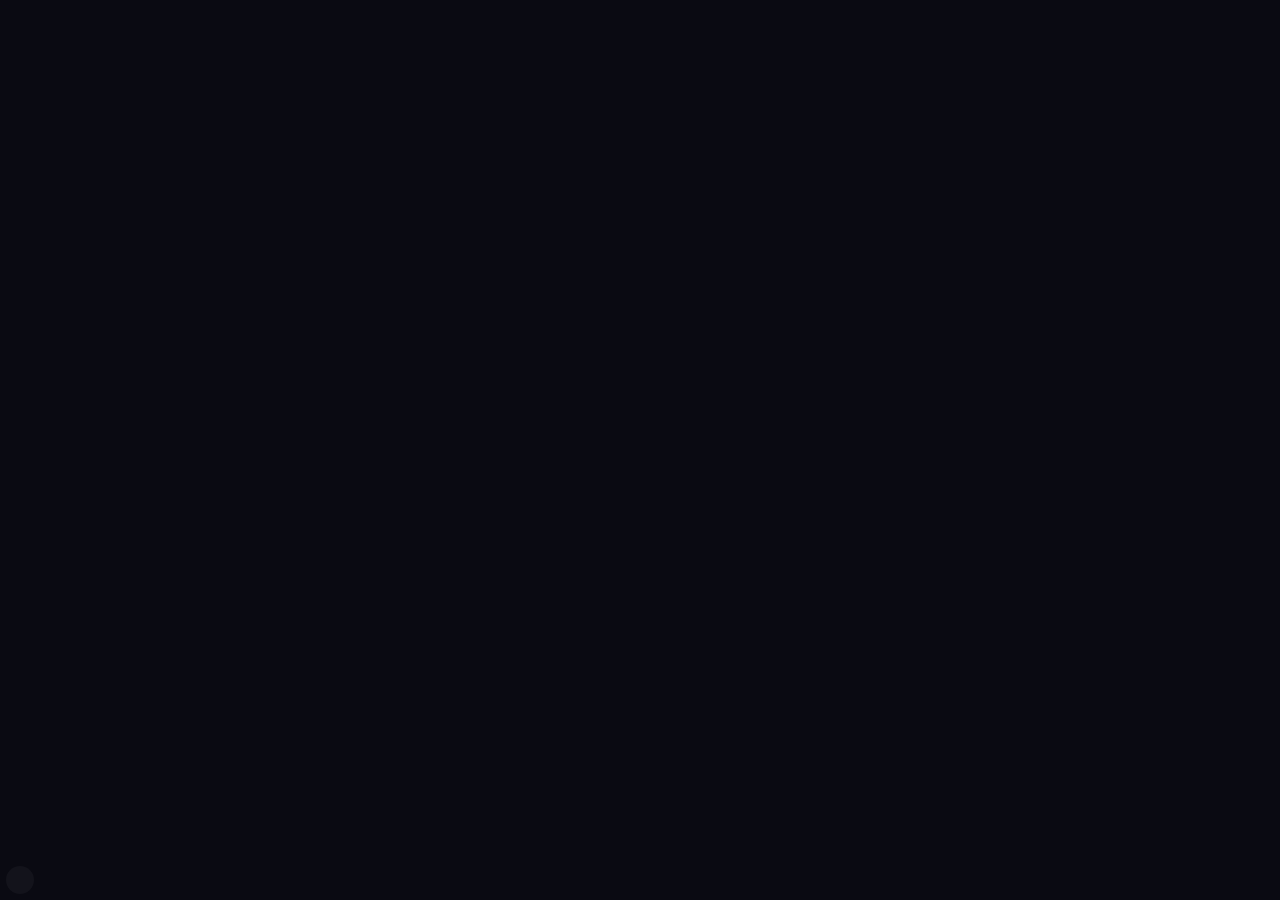
==== index.html @ 122f9696 "Party Gag Multiverse: 24 random mini-apps with shuffle cycle and dev menu - Launcher picks a random " ====
<!DOCTYPE html>
<html lang="en">
<head>
  <meta charset="UTF-8">
  <meta name="viewport" content="width=device-width, initial-scale=1.0, viewport-fit=cover">
  <meta name="description" content="Party Gag Multiverse — 24 random chaotic mini apps, games & IRL party madness">
  <meta name="theme-color" content="#0a0a12">
  <title>Party Gag Multiverse</title>
  <link rel="preconnect" href="https://fonts.googleapis.com">
  <link rel="preconnect" href="https://fonts.gstatic.com" crossorigin>
  <link href="https://fonts.googleapis.com/css2?family=Bangers&family=Comic+Neue:wght@700&family=Rubik+Wet+Paint&display=swap" rel="stylesheet">
  <link rel="stylesheet" href="css/shell.css">
</head>
<body>
  <div id="app-root"></div>

  <button id="dev-trigger" aria-label="Dev trigger" title=""></button>

  <div id="dev-menu" hidden>
    <div class="dev-header">
      <h2>🛠 Party Gag Multiverse</h2>
      <button class="dev-close" id="dev-close">✕ CLOSE</button>
    </div>
    <p class="dev-stats" id="dev-stats"></p>
    <button class="dev-close" id="dev-reset" style="margin-bottom:1rem;background:#b8ff00;color:#000;width:100%">🔄 RESET CYCLE &amp; LAUNCH RANDOM</button>
    <div class="dev-grid" id="dev-grid"></div>
  </div>

  <script type="module" src="js/launcher.js"></script>
</body>
</html>
---- css/shell.css ----
*, *::before, *::after { box-sizing: border-box; margin: 0; padding: 0; }

html, body {
  min-height: 100dvh;
  overflow-x: hidden;
  -webkit-tap-highlight-color: transparent;
}

body {
  font-family: 'Comic Neue', cursive, sans-serif;
  background: #0a0a12;
  color: #fff;
  touch-action: manipulation;
}

#app-root {
  min-height: 100dvh;
  width: 100%;
  position: relative;
}

/* Shared app chrome */
.app-shell {
  min-height: 100dvh;
  display: flex;
  flex-direction: column;
  padding: 1rem;
  padding-top: max(1rem, env(safe-area-inset-top));
  padding-bottom: max(1rem, env(safe-area-inset-bottom));
  overflow-x: hidden;
}

.app-title {
  font-family: 'Bangers', cursive;
  font-size: clamp(1.6rem, 8vw, 2.4rem);
  text-align: center;
  line-height: 1.1;
  margin-bottom: 0.35rem;
}

.app-tag {
  text-align: center;
  font-size: 0.75rem;
  opacity: 0.75;
  margin-bottom: 1rem;
}

.btn-big {
  font-family: 'Bangers', cursive;
  font-size: clamp(1.2rem, 5vw, 1.5rem);
  border: 4px solid #000;
  border-radius: 999px;
  padding: 0.85rem 1.5rem;
  cursor: pointer;
  box-shadow: 0 6px 0 #000;
  touch-action: manipulation;
}

.btn-big:active {
  transform: translateY(4px);
  box-shadow: 0 2px 0 #000;
}

.card {
  background: rgba(255,255,255,0.1);
  border: 3px solid rgba(255,255,255,0.25);
  border-radius: 16px;
  padding: 1rem;
}

.shake { animation: shake 0.45s ease; }
@keyframes shake {
  20%, 60% { transform: translateX(-6px); }
  40%, 80% { transform: translateX(6px); }
}

.pop { animation: pop 0.35s ease; }
@keyframes pop {
  50% { transform: scale(1.06); }
}

/* Hidden dev trigger */
#dev-trigger {
  position: fixed;
  bottom: max(6px, env(safe-area-inset-bottom));
  left: max(6px, env(safe-area-inset-left));
  width: 28px;
  height: 28px;
  opacity: 0.04;
  border: none;
  background: #fff;
  border-radius: 50%;
  z-index: 9998;
  cursor: pointer;
}

#dev-menu {
  position: fixed;
  inset: 0;
  z-index: 9999;
  background: rgba(0,0,0,0.92);
  backdrop-filter: blur(12px);
  padding: 1rem;
  padding-top: max(1rem, env(safe-area-inset-top));
  padding-bottom: max(1rem, env(safe-area-inset-bottom));
  overflow-y: auto;
  -webkit-overflow-scrolling: touch;
}

#dev-menu[hidden] { display: none !important; }

.dev-header {
  display: flex;
  justify-content: space-between;
  align-items: center;
  margin-bottom: 0.75rem;
  gap: 0.5rem;
}

.dev-header h2 {
  font-family: 'Bangers', cursive;
  font-size: 1.4rem;
  color: #b8ff00;
}

.dev-close {
  background: #ff2d95;
  color: #000;
  border: 3px solid #000;
  border-radius: 12px;
  padding: 0.4rem 0.8rem;
  font-family: 'Bangers', cursive;
  font-size: 1rem;
  cursor: pointer;
}

.dev-stats {
  font-size: 0.75rem;
  opacity: 0.7;
  margin-bottom: 1rem;
  line-height: 1.4;
}

.dev-grid {
  display: grid;
  grid-template-columns: repeat(2, 1fr);
  gap: 0.65rem;
}

@media (min-width: 480px) {
  .dev-grid { grid-template-columns: repeat(3, 1fr); }
}

.dev-item {
  background: linear-gradient(145deg, rgba(255,255,255,0.12), rgba(255,255,255,0.04));
  border: 2px solid rgba(255,255,255,0.2);
  border-radius: 14px;
  padding: 0.75rem;
  text-align: center;
  cursor: pointer;
  transition: transform 0.15s, border-color 0.15s;
}

.dev-item:active {
  transform: scale(0.96);
  border-color: #b8ff00;
}

.dev-item-emoji { font-size: 2rem; display: block; margin-bottom: 0.25rem; }
.dev-item-name { font-family: 'Bangers', cursive; font-size: 0.95rem; line-height: 1.1; }
.dev-item-tag { font-size: 0.6rem; opacity: 0.65; margin-top: 0.2rem; }
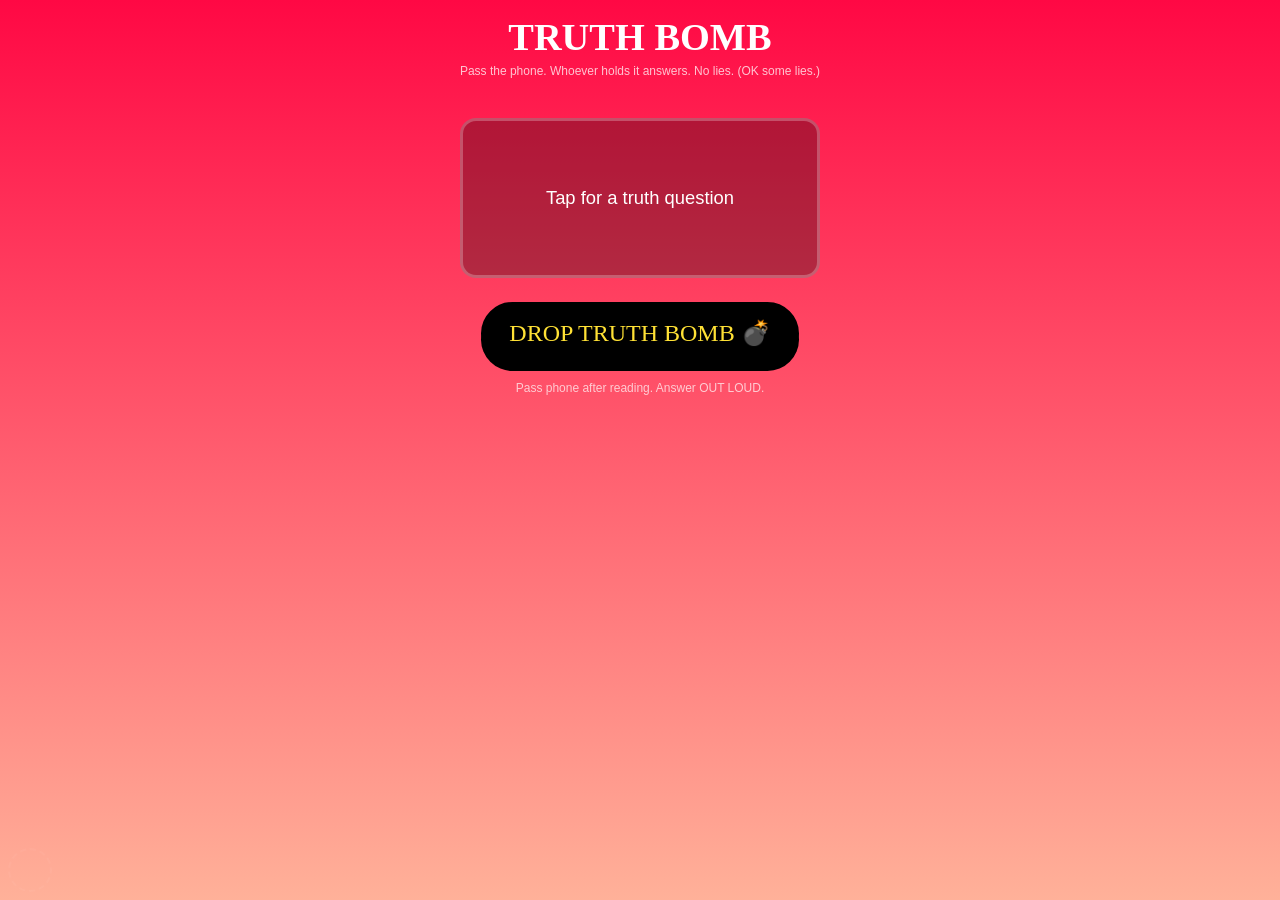
==== commit bf135fbc: "Fix black screen: duplicate variable in whisper-word.js broke all modules - Remove duplicate 'phase'" ====
--- a/index.html
+++ b/index.html
@@ -26,6 +26,18 @@
     <div class="dev-grid" id="dev-grid"></div>
   </div>
 
-  <script type="module" src="js/launcher.js"></script>
+  <script type="module">
+    import('./js/launcher.js').catch((err) => {
+      console.error(err);
+      const root = document.getElementById('app-root');
+      root.innerHTML = `
+        <div style="min-height:100dvh;display:flex;flex-direction:column;align-items:center;justify-content:center;text-align:center;padding:2rem;font-family:sans-serif;color:#fff;background:#0a0a12;gap:1rem">
+          <p style="font-size:3rem">💥</p>
+          <h1 style="font-size:1.5rem;color:#ff2d95">Chaos failed to load</h1>
+          <p style="opacity:0.8;max-width:300px;line-height:1.5">The party apps hit a snag. Refresh, or hold the bottom-left dot to open the app picker.</p>
+          <button onclick="location.reload()" style="padding:0.8rem 1.5rem;font-size:1rem;border-radius:999px;border:3px solid #000;background:#b8ff00;cursor:pointer">REFRESH</button>
+        </div>`;
+    });
+  </script>
 </body>
 </html>
--- a/css/shell.css
+++ b/css/shell.css
@@ -82,13 +82,13 @@
 /* Hidden dev trigger */
 #dev-trigger {
   position: fixed;
-  bottom: max(6px, env(safe-area-inset-bottom));
-  left: max(6px, env(safe-area-inset-left));
-  width: 28px;
-  height: 28px;
-  opacity: 0.04;
-  border: none;
-  background: #fff;
+  bottom: max(8px, env(safe-area-inset-bottom));
+  left: max(8px, env(safe-area-inset-left));
+  width: 44px;
+  height: 44px;
+  opacity: 0.12;
+  border: 2px dashed rgba(255,255,255,0.3);
+  background: rgba(255,255,255,0.08);
   border-radius: 50%;
   z-index: 9998;
   cursor: pointer;
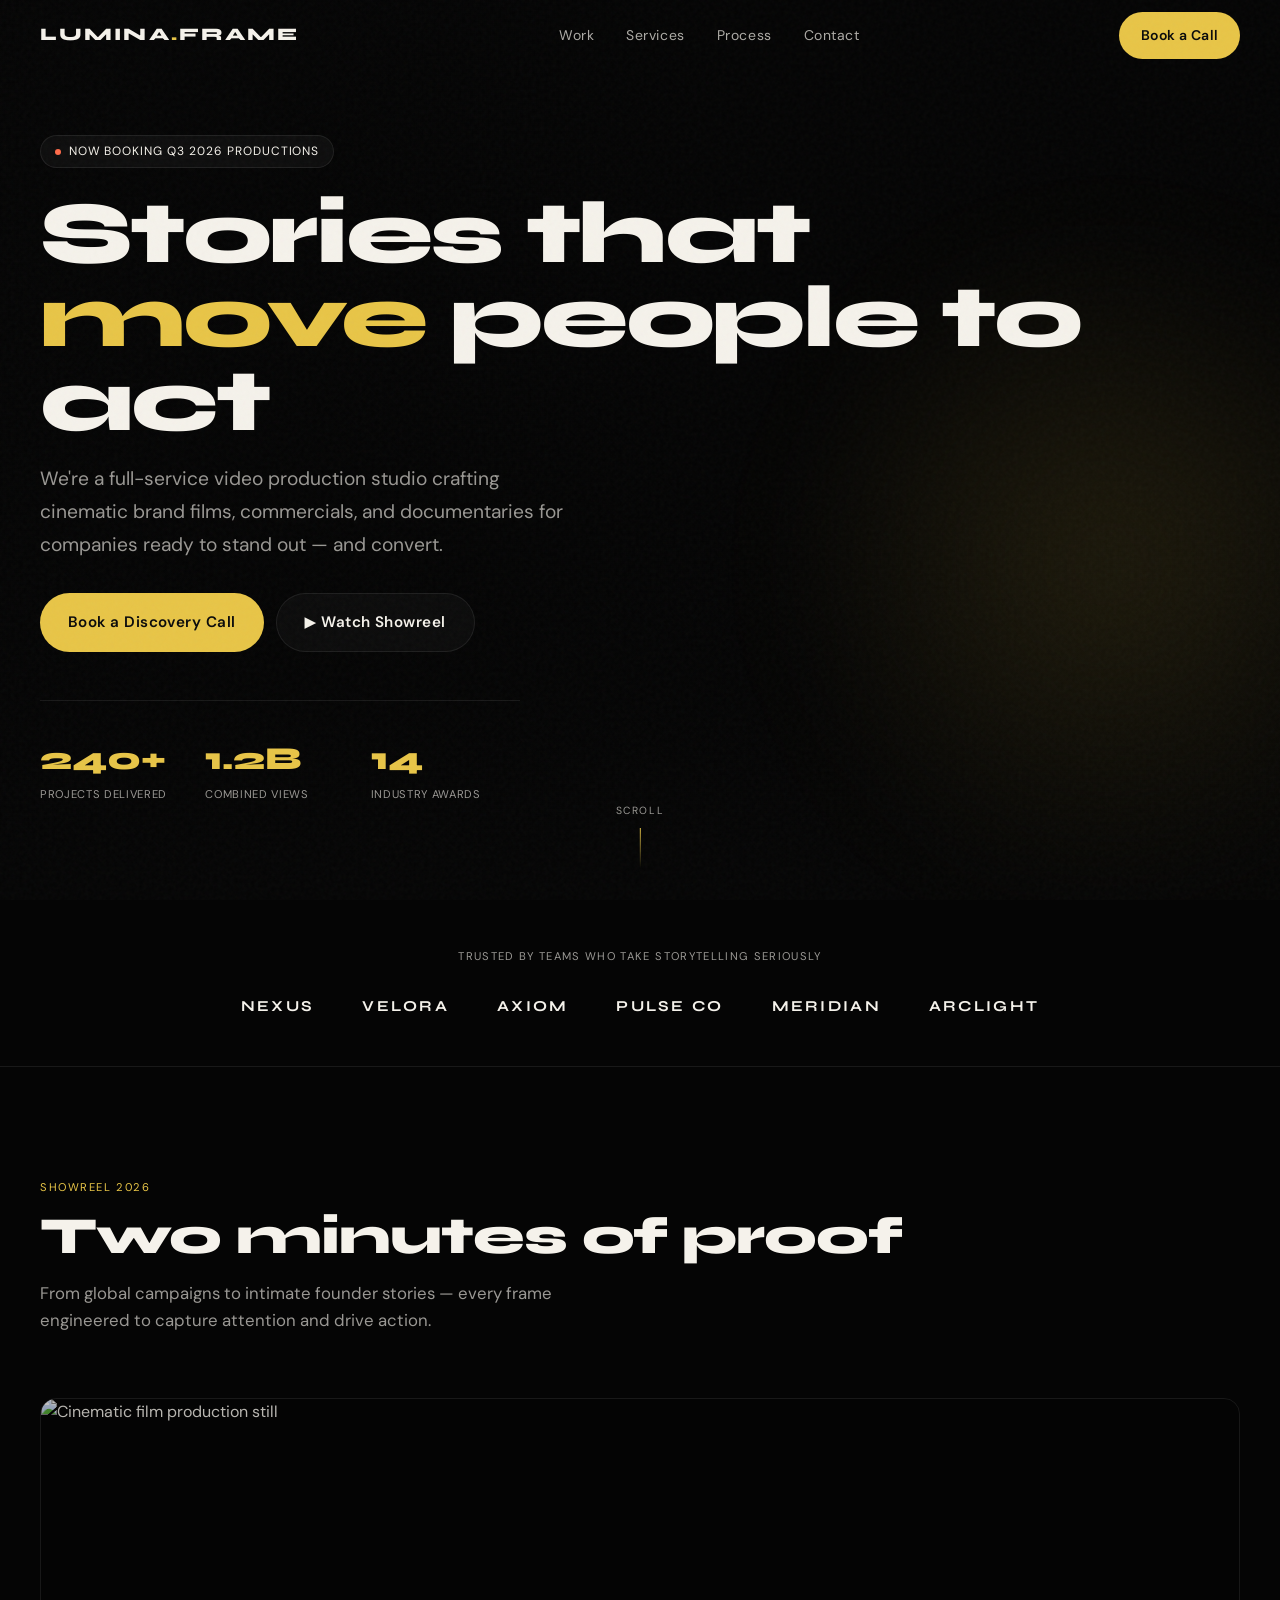
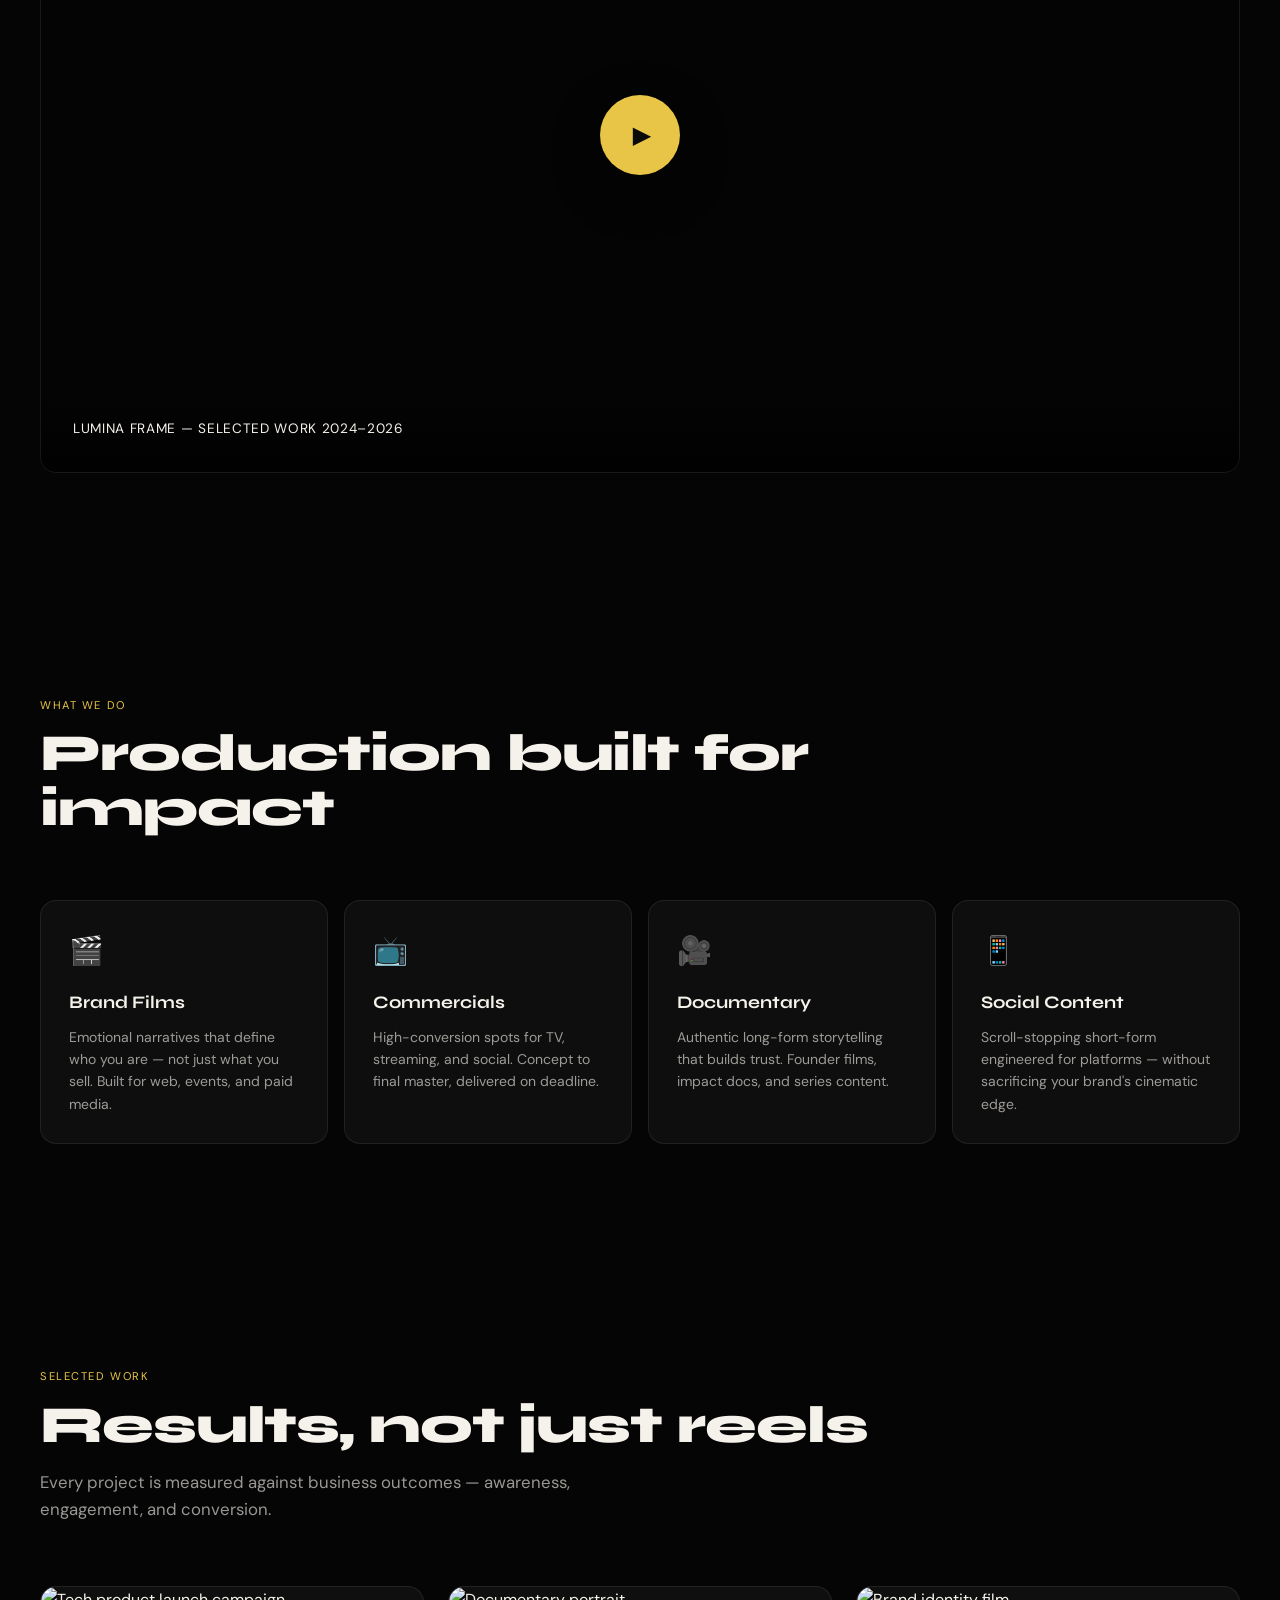
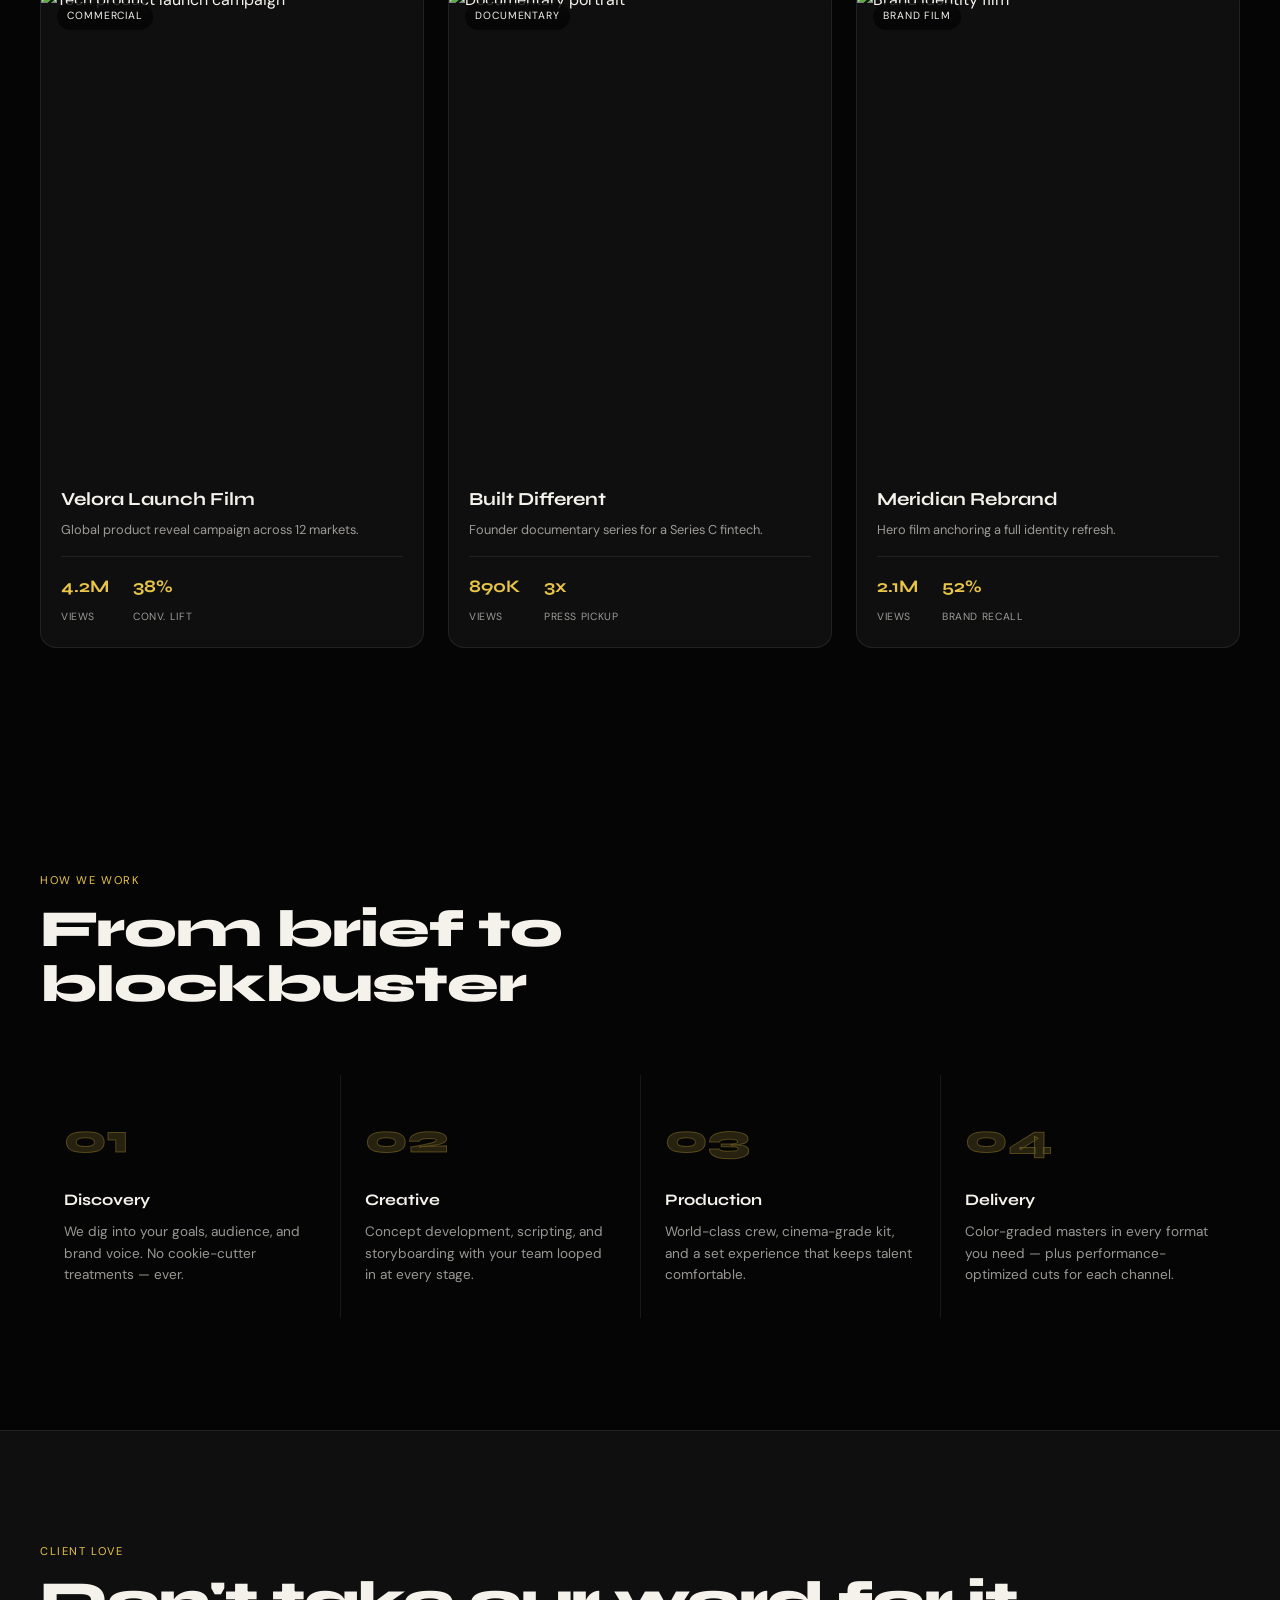
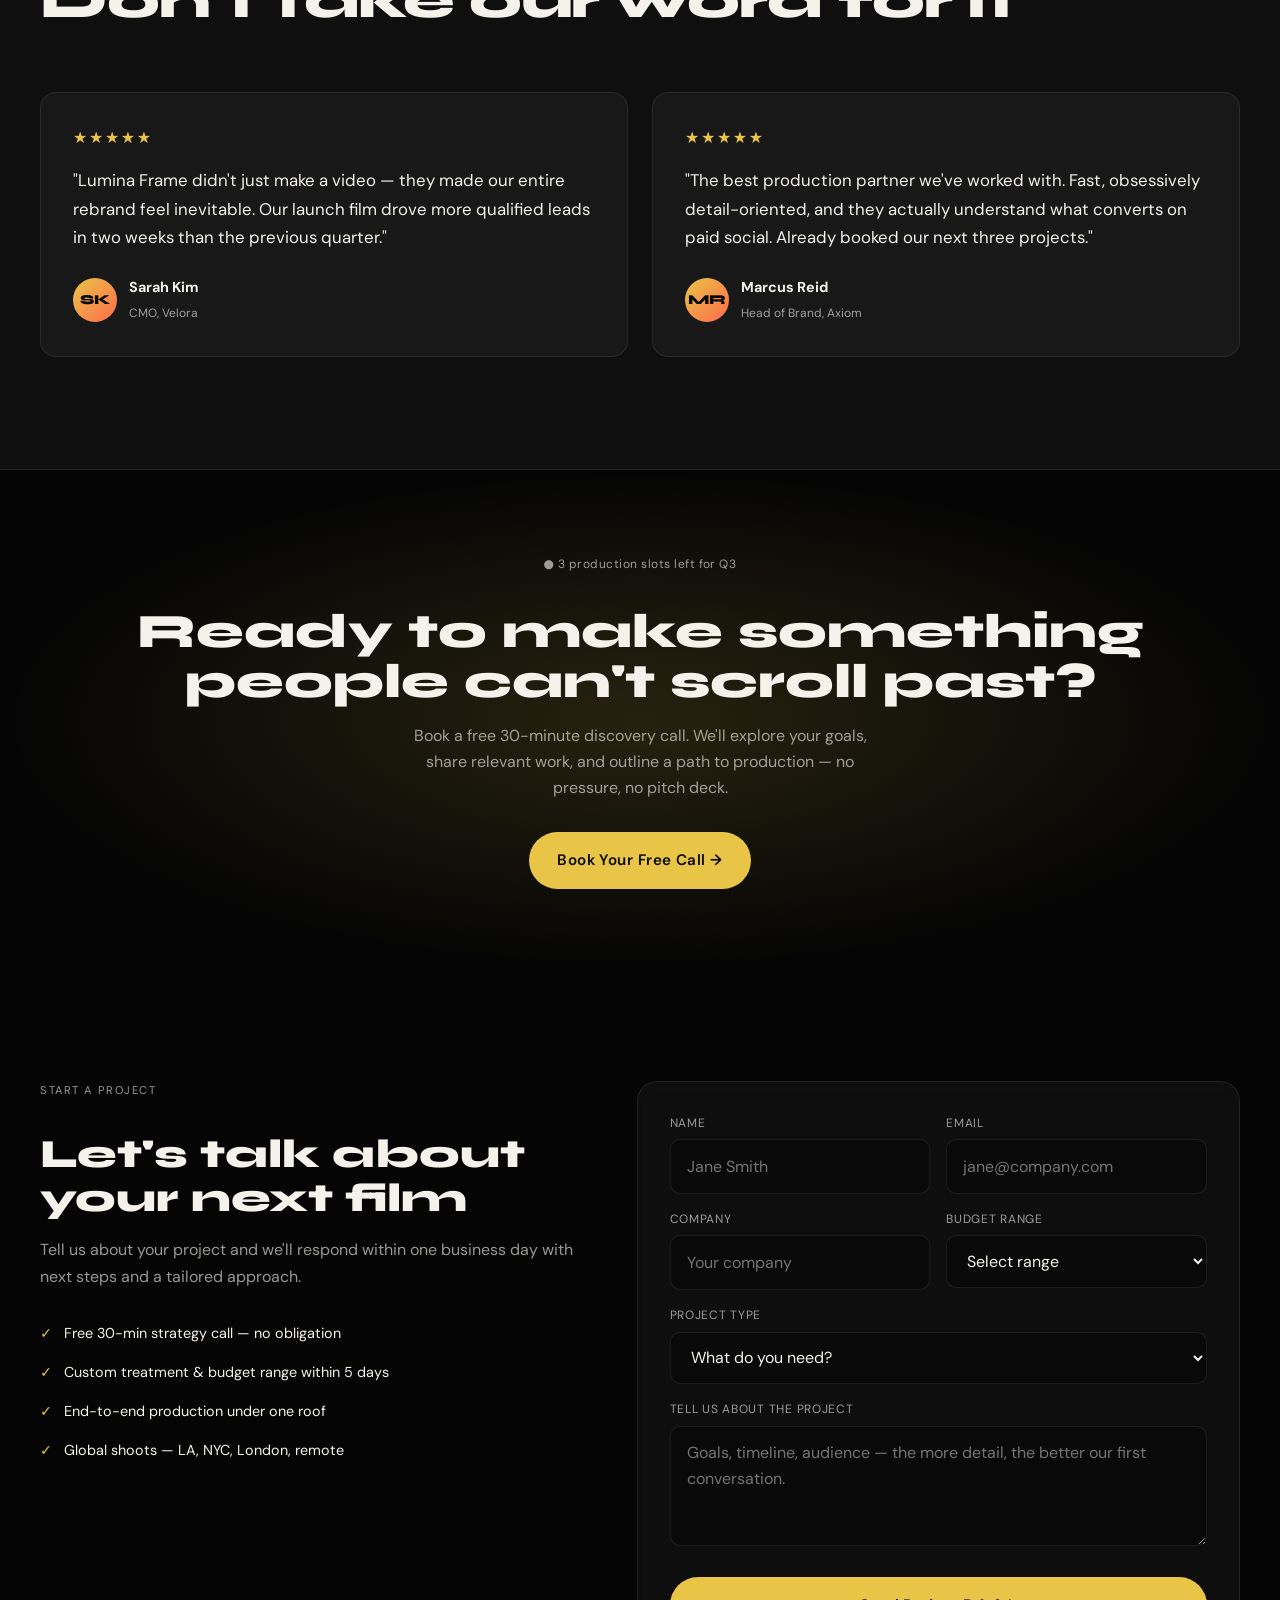
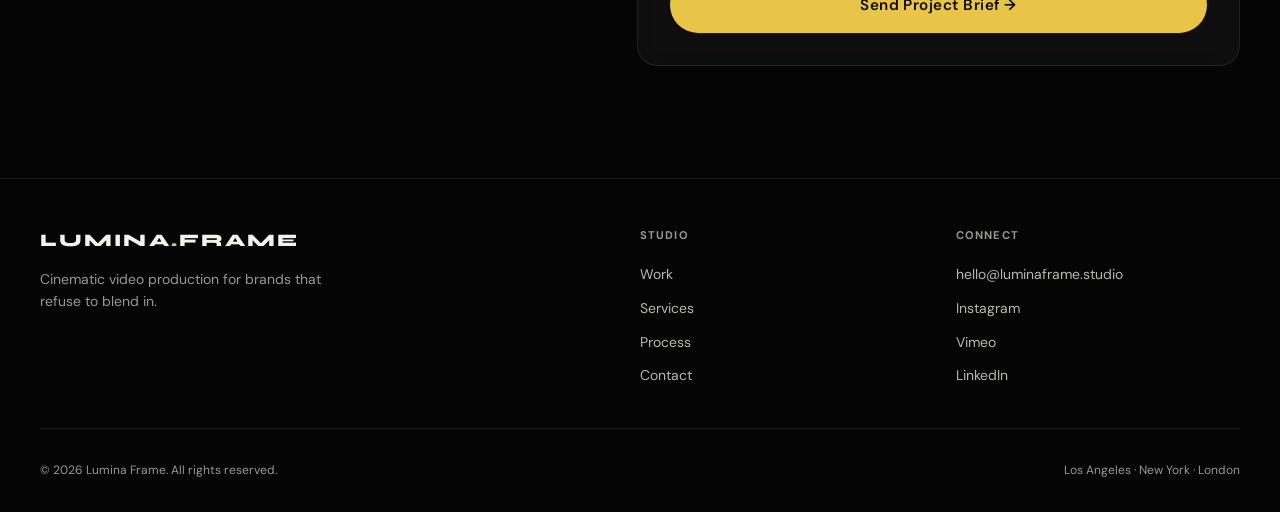
==== commit b52b5d85: "Add Lumina Frame landing page at root; move party apps to /fun - Award-style video production landin" ====
--- a/index.html
+++ b/index.html
@@ -3,41 +3,399 @@
 <head>
   <meta charset="UTF-8">
   <meta name="viewport" content="width=device-width, initial-scale=1.0, viewport-fit=cover">
-  <meta name="description" content="Party Gag Multiverse — 24 random chaotic mini apps, games & IRL party madness">
-  <meta name="theme-color" content="#0a0a12">
-  <title>Party Gag Multiverse</title>
+  <meta name="description" content="Lumina Frame — Award-winning video production studio. Brand films, commercials & documentaries that drive results.">
+  <meta name="theme-color" content="#050505">
+  <meta property="og:title" content="Lumina Frame — Video Production Studio">
+  <meta property="og:description" content="Cinematic stories for brands that refuse to blend in.">
+  <meta property="og:type" content="website">
+  <title>Lumina Frame — Video Production Studio</title>
   <link rel="preconnect" href="https://fonts.googleapis.com">
   <link rel="preconnect" href="https://fonts.gstatic.com" crossorigin>
-  <link href="https://fonts.googleapis.com/css2?family=Bangers&family=Comic+Neue:wght@700&family=Rubik+Wet+Paint&display=swap" rel="stylesheet">
-  <link rel="stylesheet" href="css/shell.css">
+  <link href="https://fonts.googleapis.com/css2?family=DM+Sans:ital,opsz,wght@0,9..40,400;0,9..40,500;0,9..40,600;1,9..40,400&family=Syne:wght@600;700;800&display=swap" rel="stylesheet">
+  <link rel="stylesheet" href="css/main.css">
 </head>
 <body>
-  <div id="app-root"></div>
-
-  <button id="dev-trigger" aria-label="Dev trigger" title=""></button>
-
-  <div id="dev-menu" hidden>
-    <div class="dev-header">
-      <h2>🛠 Party Gag Multiverse</h2>
-      <button class="dev-close" id="dev-close">✕ CLOSE</button>
-    </div>
-    <p class="dev-stats" id="dev-stats"></p>
-    <button class="dev-close" id="dev-reset" style="margin-bottom:1rem;background:#b8ff00;color:#000;width:100%">🔄 RESET CYCLE &amp; LAUNCH RANDOM</button>
-    <div class="dev-grid" id="dev-grid"></div>
+
+  <div class="grain" aria-hidden="true"></div>
+
+  <!-- Navigation -->
+  <header class="nav" role="banner">
+    <div class="nav-inner">
+      <a href="#" class="logo">Lumina<span>.</span>Frame</a>
+      <ul class="nav-links">
+        <li><a href="#work">Work</a></li>
+        <li><a href="#services">Services</a></li>
+        <li><a href="#process">Process</a></li>
+        <li><a href="#contact">Contact</a></li>
+      </ul>
+      <div class="nav-actions">
+        <a href="#contact" class="btn btn-primary">Book a Call</a>
+        <button class="menu-toggle" aria-label="Open menu" aria-expanded="false">
+          <span></span><span></span><span></span>
+        </button>
+      </div>
+    </div>
+  </header>
+
+  <nav class="mobile-menu" aria-label="Mobile navigation">
+    <a href="#work">Work</a>
+    <a href="#services">Services</a>
+    <a href="#process">Process</a>
+    <a href="#contact">Contact</a>
+    <a href="#contact" class="btn btn-primary btn-lg">Book a Call</a>
+  </nav>
+
+  <!-- Hero -->
+  <section class="hero">
+    <div class="hero-video-wrap" aria-hidden="true">
+      <video autoplay muted loop playsinline poster="https://images.unsplash.com/photo-1492691527719-9d1e07e269b8?w=1920&q=80">
+        <source src="https://assets.mixkit.co/videos/preview/mixkit-film-set-with-professional-camera-and-lighting-34434-large.mp4" type="video/mp4">
+      </video>
+    </div>
+    <div class="hero-glow" aria-hidden="true"></div>
+    <div class="container hero-content">
+      <div class="hero-badge reveal">
+        <span class="hero-badge-dot"></span>
+        Now booking Q3 2026 productions
+      </div>
+      <h1 class="reveal reveal-delay-1">Stories that <em>move</em> people to act</h1>
+      <p class="hero-sub reveal reveal-delay-2">We're a full-service video production studio crafting cinematic brand films, commercials, and documentaries for companies ready to stand out — and convert.</p>
+      <div class="hero-ctas reveal reveal-delay-3">
+        <a href="#contact" class="btn btn-primary btn-lg">Book a Discovery Call</a>
+        <button type="button" class="btn btn-ghost btn-lg" data-open-reel>▶ Watch Showreel</button>
+      </div>
+      <div class="hero-stats reveal">
+        <div>
+          <div class="hero-stat-num">240+</div>
+          <div class="hero-stat-label">Projects delivered</div>
+        </div>
+        <div>
+          <div class="hero-stat-num">1.2B</div>
+          <div class="hero-stat-label">Combined views</div>
+        </div>
+        <div>
+          <div class="hero-stat-num">14</div>
+          <div class="hero-stat-label">Industry awards</div>
+        </div>
+      </div>
+    </div>
+    <div class="scroll-hint" aria-hidden="true">
+      <span>Scroll</span>
+      <div class="scroll-hint-line"></div>
+    </div>
+  </section>
+
+  <!-- Client logos -->
+  <section class="logos" aria-label="Clients">
+    <div class="container">
+      <p class="logos-label reveal">Trusted by teams who take storytelling seriously</p>
+      <div class="logos-grid reveal">
+        <span>Nexus</span>
+        <span>Velora</span>
+        <span>Axiom</span>
+        <span>Pulse Co</span>
+        <span>Meridian</span>
+        <span>Arclight</span>
+      </div>
+    </div>
+  </section>
+
+  <!-- Showreel -->
+  <section class="section" id="showreel">
+    <div class="container">
+      <div class="section-header reveal">
+        <p class="section-label">Showreel 2026</p>
+        <h2 class="section-title">Two minutes of proof</h2>
+        <p class="section-desc">From global campaigns to intimate founder stories — every frame engineered to capture attention and drive action.</p>
+      </div>
+      <div class="showreel-wrap reveal" id="showreel-trigger" role="button" tabindex="0" aria-label="Play showreel">
+        <img src="https://images.unsplash.com/photo-1478720568477-152d9b164e26?w=1200&q=80" alt="Cinematic film production still" loading="lazy">
+        <div class="showreel-play">
+          <div class="play-btn" aria-hidden="true">▶</div>
+        </div>
+        <div class="showreel-caption">LUMINA FRAME — SELECTED WORK 2024–2026</div>
+      </div>
+    </div>
+  </section>
+
+  <!-- Services -->
+  <section class="section" id="services">
+    <div class="container">
+      <div class="section-header reveal">
+        <p class="section-label">What we do</p>
+        <h2 class="section-title">Production built for impact</h2>
+      </div>
+      <div class="services-grid">
+        <article class="service-card reveal">
+          <div class="service-icon">🎬</div>
+          <h3>Brand Films</h3>
+          <p>Emotional narratives that define who you are — not just what you sell. Built for web, events, and paid media.</p>
+        </article>
+        <article class="service-card reveal reveal-delay-1">
+          <div class="service-icon">📺</div>
+          <h3>Commercials</h3>
+          <p>High-conversion spots for TV, streaming, and social. Concept to final master, delivered on deadline.</p>
+        </article>
+        <article class="service-card reveal reveal-delay-2">
+          <div class="service-icon">🎥</div>
+          <h3>Documentary</h3>
+          <p>Authentic long-form storytelling that builds trust. Founder films, impact docs, and series content.</p>
+        </article>
+        <article class="service-card reveal reveal-delay-3">
+          <div class="service-icon">📱</div>
+          <h3>Social Content</h3>
+          <p>Scroll-stopping short-form engineered for platforms — without sacrificing your brand's cinematic edge.</p>
+        </article>
+      </div>
+    </div>
+  </section>
+
+  <!-- Work -->
+  <section class="section" id="work">
+    <div class="container">
+      <div class="section-header reveal">
+        <p class="section-label">Selected work</p>
+        <h2 class="section-title">Results, not just reels</h2>
+        <p class="section-desc">Every project is measured against business outcomes — awareness, engagement, and conversion.</p>
+      </div>
+      <div class="work-grid">
+        <article class="work-card reveal">
+          <div class="work-thumb">
+            <img src="https://images.unsplash.com/photo-1533750349088-cd871a92f312?w=800&q=80" alt="Tech product launch campaign" loading="lazy">
+            <span class="work-tag">Commercial</span>
+          </div>
+          <div class="work-body">
+            <h3>Velora Launch Film</h3>
+            <p>Global product reveal campaign across 12 markets.</p>
+            <div class="work-metrics">
+              <div class="work-metric"><strong>4.2M</strong><span>Views</span></div>
+              <div class="work-metric"><strong>38%</strong><span>Conv. lift</span></div>
+            </div>
+          </div>
+        </article>
+        <article class="work-card reveal reveal-delay-1">
+          <div class="work-thumb">
+            <img src="https://images.unsplash.com/photo-1485846234645-a62644f84728?w=800&q=80" alt="Documentary portrait" loading="lazy">
+            <span class="work-tag">Documentary</span>
+          </div>
+          <div class="work-body">
+            <h3>Built Different</h3>
+            <p>Founder documentary series for a Series C fintech.</p>
+            <div class="work-metrics">
+              <div class="work-metric"><strong>890K</strong><span>Views</span></div>
+              <div class="work-metric"><strong>3x</strong><span>Press pickup</span></div>
+            </div>
+          </div>
+        </article>
+        <article class="work-card reveal reveal-delay-2">
+          <div class="work-thumb">
+            <img src="https://images.unsplash.com/photo-1574717024653-61fd2cf4d44d?w=800&q=80" alt="Brand identity film" loading="lazy">
+            <span class="work-tag">Brand Film</span>
+          </div>
+          <div class="work-body">
+            <h3>Meridian Rebrand</h3>
+            <p>Hero film anchoring a full identity refresh.</p>
+            <div class="work-metrics">
+              <div class="work-metric"><strong>2.1M</strong><span>Views</span></div>
+              <div class="work-metric"><strong>52%</strong><span>Brand recall</span></div>
+            </div>
+          </div>
+        </article>
+      </div>
+    </div>
+  </section>
+
+  <!-- Process -->
+  <section class="section" id="process">
+    <div class="container">
+      <div class="section-header reveal">
+        <p class="section-label">How we work</p>
+        <h2 class="section-title">From brief to blockbuster</h2>
+      </div>
+      <div class="process-steps reveal">
+        <div class="process-step">
+          <h3>Discovery</h3>
+          <p>We dig into your goals, audience, and brand voice. No cookie-cutter treatments — ever.</p>
+        </div>
+        <div class="process-step">
+          <h3>Creative</h3>
+          <p>Concept development, scripting, and storyboarding with your team looped in at every stage.</p>
+        </div>
+        <div class="process-step">
+          <h3>Production</h3>
+          <p>World-class crew, cinema-grade kit, and a set experience that keeps talent comfortable.</p>
+        </div>
+        <div class="process-step">
+          <h3>Delivery</h3>
+          <p>Color-graded masters in every format you need — plus performance-optimized cuts for each channel.</p>
+        </div>
+      </div>
+    </div>
+  </section>
+
+  <!-- Testimonials -->
+  <section class="section testimonials">
+    <div class="container">
+      <div class="section-header reveal">
+        <p class="section-label">Client love</p>
+        <h2 class="section-title">Don't take our word for it</h2>
+      </div>
+      <div class="testimonial-slider">
+        <figure class="testimonial-card reveal">
+          <div class="testimonial-stars">★★★★★</div>
+          <blockquote>"Lumina Frame didn't just make a video — they made our entire rebrand feel inevitable. Our launch film drove more qualified leads in two weeks than the previous quarter."</blockquote>
+          <figcaption class="testimonial-author">
+            <div class="testimonial-avatar">SK</div>
+            <div>
+              <strong>Sarah Kim</strong>
+              <span>CMO, Velora</span>
+            </div>
+          </figcaption>
+        </figure>
+        <figure class="testimonial-card reveal reveal-delay-1">
+          <div class="testimonial-stars">★★★★★</div>
+          <blockquote>"The best production partner we've worked with. Fast, obsessively detail-oriented, and they actually understand what converts on paid social. Already booked our next three projects."</blockquote>
+          <figcaption class="testimonial-author">
+            <div class="testimonial-avatar">MR</div>
+            <div>
+              <strong>Marcus Reid</strong>
+              <span>Head of Brand, Axiom</span>
+            </div>
+          </figcaption>
+        </figure>
+      </div>
+    </div>
+  </section>
+
+  <!-- CTA Band -->
+  <section class="cta-band">
+    <div class="container cta-band-inner reveal">
+      <p class="cta-slots">● 3 production slots left for Q3</p>
+      <h2>Ready to make something people can't scroll past?</h2>
+      <p>Book a free 30-minute discovery call. We'll explore your goals, share relevant work, and outline a path to production — no pressure, no pitch deck.</p>
+      <a href="#contact" class="btn btn-primary btn-lg">Book Your Free Call →</a>
+    </div>
+  </section>
+
+  <!-- Contact -->
+  <section class="section" id="contact">
+    <div class="container">
+      <div class="contact-grid">
+        <div class="contact-info reveal">
+          <p class="section-label">Start a project</p>
+          <h2>Let's talk about your next film</h2>
+          <p>Tell us about your project and we'll respond within one business day with next steps and a tailored approach.</p>
+          <ul class="contact-perks">
+            <li>Free 30-min strategy call — no obligation</li>
+            <li>Custom treatment & budget range within 5 days</li>
+            <li>End-to-end production under one roof</li>
+            <li>Global shoots — LA, NYC, London, remote</li>
+          </ul>
+        </div>
+        <form class="contact-form reveal reveal-delay-1" id="contact-form">
+          <div class="form-success" id="form-success">
+            <div class="form-success-icon">🎬</div>
+            <h3>Message received!</h3>
+            <p>We'll be in touch within one business day. Check your inbox — great stories start there.</p>
+          </div>
+          <div class="form-fields">
+            <div class="form-row two">
+              <div class="form-group">
+                <label for="name">Name</label>
+                <input type="text" id="name" name="name" required placeholder="Jane Smith" autocomplete="name">
+              </div>
+              <div class="form-group">
+                <label for="email">Email</label>
+                <input type="email" id="email" name="email" required placeholder="jane@company.com" autocomplete="email">
+              </div>
+            </div>
+            <div class="form-row two">
+              <div class="form-group">
+                <label for="company">Company</label>
+                <input type="text" id="company" name="company" placeholder="Your company" autocomplete="organization">
+              </div>
+              <div class="form-group">
+                <label for="budget">Budget range</label>
+                <select id="budget" name="budget" required>
+                  <option value="" disabled selected>Select range</option>
+                  <option>$15k – $30k</option>
+                  <option>$30k – $75k</option>
+                  <option>$75k – $150k</option>
+                  <option>$150k+</option>
+                  <option>Not sure yet</option>
+                </select>
+              </div>
+            </div>
+            <div class="form-row">
+              <div class="form-group">
+                <label for="type">Project type</label>
+                <select id="type" name="type" required>
+                  <option value="" disabled selected>What do you need?</option>
+                  <option>Brand film</option>
+                  <option>Commercial / ad</option>
+                  <option>Documentary</option>
+                  <option>Social content</option>
+                  <option>Other</option>
+                </select>
+              </div>
+            </div>
+            <div class="form-row">
+              <div class="form-group">
+                <label for="message">Tell us about the project</label>
+                <textarea id="message" name="message" required placeholder="Goals, timeline, audience — the more detail, the better our first conversation."></textarea>
+              </div>
+            </div>
+            <button type="submit" class="btn btn-primary btn-lg form-submit">Send Project Brief →</button>
+          </div>
+        </form>
+      </div>
+    </div>
+  </section>
+
+  <!-- Footer -->
+  <footer class="footer">
+    <div class="container">
+      <div class="footer-grid">
+        <div class="footer-brand">
+          <a href="#" class="logo">Lumina<span>.</span>Frame</a>
+          <p>Cinematic video production for brands that refuse to blend in.</p>
+        </div>
+        <div class="footer-col">
+          <h4>Studio</h4>
+          <ul>
+            <li><a href="#work">Work</a></li>
+            <li><a href="#services">Services</a></li>
+            <li><a href="#process">Process</a></li>
+            <li><a href="#contact">Contact</a></li>
+          </ul>
+        </div>
+        <div class="footer-col">
+          <h4>Connect</h4>
+          <ul>
+            <li><a href="mailto:hello@luminaframe.studio">hello@luminaframe.studio</a></li>
+            <li><a href="#">Instagram</a></li>
+            <li><a href="#">Vimeo</a></li>
+            <li><a href="#">LinkedIn</a></li>
+          </ul>
+        </div>
+      </div>
+      <div class="footer-bottom">
+        <span>© 2026 Lumina Frame. All rights reserved.</span>
+        <span>Los Angeles · New York · London</span>
+      </div>
+    </div>
+  </footer>
+
+  <!-- Video modal -->
+  <div class="modal" id="video-modal" role="dialog" aria-modal="true" aria-label="Showreel video">
+    <div class="modal-inner">
+      <button class="modal-close" type="button">Close ✕</button>
+      <video id="modal-video" controls playsinline poster="https://images.unsplash.com/photo-1478720568477-152d9b164e26?w=1200&q=80">
+        <source src="https://assets.mixkit.co/videos/preview/mixkit-film-set-with-professional-camera-and-lighting-34434-large.mp4" type="video/mp4">
+      </video>
+    </div>
   </div>
 
-  <script type="module">
-    import('./js/launcher.js').catch((err) => {
-      console.error(err);
-      const root = document.getElementById('app-root');
-      root.innerHTML = `
-        <div style="min-height:100dvh;display:flex;flex-direction:column;align-items:center;justify-content:center;text-align:center;padding:2rem;font-family:sans-serif;color:#fff;background:#0a0a12;gap:1rem">
-          <p style="font-size:3rem">💥</p>
-          <h1 style="font-size:1.5rem;color:#ff2d95">Chaos failed to load</h1>
-          <p style="opacity:0.8;max-width:300px;line-height:1.5">The party apps hit a snag. Refresh, or hold the bottom-left dot to open the app picker.</p>
-          <button onclick="location.reload()" style="padding:0.8rem 1.5rem;font-size:1rem;border-radius:999px;border:3px solid #000;background:#b8ff00;cursor:pointer">REFRESH</button>
-        </div>`;
-    });
-  </script>
+  <script src="js/main.js" defer></script>
 </body>
 </html>
--- a/css/main.css
+++ b/css/main.css
@@ -0,0 +1,978 @@
+/* LUMINA FRAME — Landing Page */
+
+*, *::before, *::after { box-sizing: border-box; margin: 0; padding: 0; }
+
+:root {
+  --bg: #050505;
+  --bg-elevated: #0f0f0f;
+  --surface: rgba(255, 255, 255, 0.04);
+  --border: rgba(255, 255, 255, 0.08);
+  --text: #f5f2eb;
+  --muted: rgba(245, 242, 235, 0.62);
+  --accent: #e8c547;
+  --accent-dim: rgba(232, 197, 71, 0.15);
+  --accent-hot: #ff6b4a;
+  --font-display: 'Syne', system-ui, sans-serif;
+  --font-body: 'DM Sans', system-ui, sans-serif;
+  --ease-out: cubic-bezier(0.16, 1, 0.3, 1);
+  --nav-h: 72px;
+}
+
+html {
+  scroll-behavior: smooth;
+  scroll-padding-top: var(--nav-h);
+}
+
+body {
+  font-family: var(--font-body);
+  background: var(--bg);
+  color: var(--text);
+  line-height: 1.6;
+  overflow-x: hidden;
+  -webkit-font-smoothing: antialiased;
+}
+
+img, video { max-width: 100%; display: block; }
+a { color: inherit; text-decoration: none; }
+button, input, select, textarea { font: inherit; color: inherit; }
+button { cursor: pointer; border: none; background: none; }
+
+.container {
+  width: min(1200px, calc(100% - 2rem));
+  margin-inline: auto;
+}
+
+/* Grain overlay */
+.grain {
+  pointer-events: none;
+  position: fixed;
+  inset: 0;
+  z-index: 9990;
+  opacity: 0.035;
+  background-image: url("data:image/svg+xml,%3Csvg viewBox='0 0 256 256' xmlns='http://www.w3.org/2000/svg'%3E%3Cfilter id='n'%3E%3CfeTurbulence type='fractalNoise' baseFrequency='0.85' numOctaves='4' stitchTiles='stitch'/%3E%3C/filter%3E%3Crect width='100%25' height='100%25' filter='url(%23n)'/%3E%3C/svg%3E");
+}
+
+/* Nav */
+.nav {
+  position: fixed;
+  top: 0;
+  left: 0;
+  right: 0;
+  z-index: 1000;
+  height: var(--nav-h);
+  display: flex;
+  align-items: center;
+  transition: background 0.4s var(--ease-out), backdrop-filter 0.4s, border-color 0.4s;
+  border-bottom: 1px solid transparent;
+}
+
+.nav.scrolled {
+  background: rgba(5, 5, 5, 0.82);
+  backdrop-filter: blur(20px);
+  border-color: var(--border);
+}
+
+.nav-inner {
+  display: flex;
+  align-items: center;
+  justify-content: space-between;
+  width: min(1200px, calc(100% - 2rem));
+  margin-inline: auto;
+}
+
+.logo {
+  font-family: var(--font-display);
+  font-weight: 800;
+  font-size: 1.1rem;
+  letter-spacing: 0.12em;
+  text-transform: uppercase;
+}
+
+.logo span { color: var(--accent); }
+
+.nav-links {
+  display: none;
+  gap: 2rem;
+  list-style: none;
+  font-size: 0.875rem;
+  letter-spacing: 0.04em;
+}
+
+.nav-links a {
+  opacity: 0.7;
+  transition: opacity 0.2s, color 0.2s;
+}
+
+.nav-links a:hover { opacity: 1; color: var(--accent); }
+
+.nav-actions { display: flex; align-items: center; gap: 0.75rem; }
+
+.btn {
+  display: inline-flex;
+  align-items: center;
+  justify-content: center;
+  gap: 0.5rem;
+  padding: 0.75rem 1.35rem;
+  border-radius: 999px;
+  font-size: 0.875rem;
+  font-weight: 600;
+  letter-spacing: 0.03em;
+  transition: transform 0.25s var(--ease-out), box-shadow 0.25s, background 0.25s;
+  white-space: nowrap;
+}
+
+.btn:active { transform: scale(0.97); }
+
+.btn-primary {
+  background: var(--accent);
+  color: #0a0a0a;
+  box-shadow: 0 0 0 0 rgba(232, 197, 71, 0);
+}
+
+.btn-primary:hover {
+  box-shadow: 0 8px 32px rgba(232, 197, 71, 0.25);
+  transform: translateY(-1px);
+}
+
+.btn-ghost {
+  border: 1px solid var(--border);
+  background: rgba(255, 255, 255, 0.03);
+}
+
+.btn-ghost:hover {
+  border-color: rgba(255, 255, 255, 0.2);
+  background: rgba(255, 255, 255, 0.06);
+}
+
+.btn-lg {
+  padding: 1rem 1.75rem;
+  font-size: 0.95rem;
+}
+
+.menu-toggle {
+  display: flex;
+  flex-direction: column;
+  gap: 5px;
+  padding: 0.5rem;
+}
+
+.menu-toggle span {
+  display: block;
+  width: 22px;
+  height: 2px;
+  background: var(--text);
+  transition: transform 0.3s, opacity 0.3s;
+}
+
+.menu-toggle.open span:nth-child(1) { transform: translateY(7px) rotate(45deg); }
+.menu-toggle.open span:nth-child(2) { opacity: 0; }
+.menu-toggle.open span:nth-child(3) { transform: translateY(-7px) rotate(-45deg); }
+
+.mobile-menu {
+  position: fixed;
+  inset: 0;
+  z-index: 999;
+  background: rgba(5, 5, 5, 0.96);
+  backdrop-filter: blur(24px);
+  display: flex;
+  flex-direction: column;
+  align-items: center;
+  justify-content: center;
+  gap: 2rem;
+  opacity: 0;
+  visibility: hidden;
+  transition: opacity 0.35s, visibility 0.35s;
+}
+
+.mobile-menu.open { opacity: 1; visibility: visible; }
+
+.mobile-menu a {
+  font-family: var(--font-display);
+  font-size: 2rem;
+  font-weight: 700;
+  opacity: 0.85;
+}
+
+@media (min-width: 900px) {
+  .nav-links { display: flex; }
+  .menu-toggle { display: none; }
+}
+
+/* Hero */
+.hero {
+  position: relative;
+  min-height: 100dvh;
+  display: flex;
+  align-items: flex-end;
+  padding-bottom: clamp(3rem, 8vw, 6rem);
+  overflow: hidden;
+}
+
+.hero-video-wrap {
+  position: absolute;
+  inset: 0;
+  z-index: 0;
+}
+
+.hero-video-wrap video {
+  width: 100%;
+  height: 100%;
+  object-fit: cover;
+}
+
+.hero-video-wrap::after {
+  content: '';
+  position: absolute;
+  inset: 0;
+  background:
+    linear-gradient(to top, var(--bg) 0%, transparent 50%),
+    linear-gradient(to right, rgba(5,5,5,0.7) 0%, transparent 60%),
+    rgba(5, 5, 5, 0.35);
+}
+
+.hero-glow {
+  position: absolute;
+  width: 60vw;
+  height: 60vw;
+  max-width: 600px;
+  border-radius: 50%;
+  background: radial-gradient(circle, rgba(232, 197, 71, 0.12) 0%, transparent 70%);
+  top: 20%;
+  right: -10%;
+  filter: blur(60px);
+  animation: drift 12s ease-in-out infinite alternate;
+}
+
+@keyframes drift {
+  to { transform: translate(-5%, 8%) scale(1.1); }
+}
+
+.hero-content {
+  position: relative;
+  z-index: 1;
+  padding-top: calc(var(--nav-h) + 2rem);
+}
+
+.hero-badge {
+  display: inline-flex;
+  align-items: center;
+  gap: 0.5rem;
+  padding: 0.4rem 0.85rem;
+  border-radius: 999px;
+  border: 1px solid var(--border);
+  background: rgba(255, 255, 255, 0.04);
+  font-size: 0.75rem;
+  letter-spacing: 0.08em;
+  text-transform: uppercase;
+  margin-bottom: 1.5rem;
+  backdrop-filter: blur(8px);
+}
+
+.hero-badge-dot {
+  width: 6px;
+  height: 6px;
+  border-radius: 50%;
+  background: var(--accent-hot);
+  animation: pulse-dot 2s ease infinite;
+}
+
+@keyframes pulse-dot {
+  50% { opacity: 0.4; transform: scale(0.8); }
+}
+
+.hero h1 {
+  font-family: var(--font-display);
+  font-size: clamp(2.75rem, 10vw, 5.5rem);
+  font-weight: 800;
+  line-height: 0.95;
+  letter-spacing: -0.03em;
+  max-width: 12ch;
+  margin-bottom: 1.25rem;
+}
+
+.hero h1 em {
+  font-style: normal;
+  color: var(--accent);
+}
+
+.hero-sub {
+  font-size: clamp(1rem, 2.5vw, 1.2rem);
+  color: var(--muted);
+  max-width: 42ch;
+  margin-bottom: 2rem;
+  line-height: 1.7;
+}
+
+.hero-ctas {
+  display: flex;
+  flex-wrap: wrap;
+  gap: 0.75rem;
+  margin-bottom: 3rem;
+}
+
+.hero-stats {
+  display: grid;
+  grid-template-columns: repeat(3, 1fr);
+  gap: 1rem;
+  max-width: 480px;
+  padding-top: 2rem;
+  border-top: 1px solid var(--border);
+}
+
+.hero-stat-num {
+  font-family: var(--font-display);
+  font-size: clamp(1.5rem, 4vw, 2rem);
+  font-weight: 800;
+  color: var(--accent);
+}
+
+.hero-stat-label {
+  font-size: 0.7rem;
+  text-transform: uppercase;
+  letter-spacing: 0.06em;
+  color: var(--muted);
+  margin-top: 0.15rem;
+}
+
+.scroll-hint {
+  position: absolute;
+  bottom: 2rem;
+  left: 50%;
+  transform: translateX(-50%);
+  z-index: 1;
+  display: flex;
+  flex-direction: column;
+  align-items: center;
+  gap: 0.5rem;
+  font-size: 0.65rem;
+  letter-spacing: 0.15em;
+  text-transform: uppercase;
+  color: var(--muted);
+  animation: bob 2.5s ease-in-out infinite;
+}
+
+.scroll-hint-line {
+  width: 1px;
+  height: 40px;
+  background: linear-gradient(to bottom, var(--accent), transparent);
+}
+
+@keyframes bob {
+  50% { transform: translateX(-50%) translateY(6px); }
+}
+
+/* Logos */
+.logos {
+  padding: 3rem 0;
+  border-bottom: 1px solid var(--border);
+}
+
+.logos-label {
+  text-align: center;
+  font-size: 0.7rem;
+  letter-spacing: 0.12em;
+  text-transform: uppercase;
+  color: var(--muted);
+  margin-bottom: 1.75rem;
+}
+
+.logos-grid {
+  display: flex;
+  flex-wrap: wrap;
+  justify-content: center;
+  align-items: center;
+  gap: 2rem 3rem;
+  opacity: 0.45;
+}
+
+.logos-grid span {
+  font-family: var(--font-display);
+  font-weight: 700;
+  font-size: 0.95rem;
+  letter-spacing: 0.15em;
+  text-transform: uppercase;
+}
+
+/* Sections */
+.section {
+  padding: clamp(4rem, 10vw, 7rem) 0;
+}
+
+.section-header {
+  margin-bottom: clamp(2.5rem, 5vw, 4rem);
+}
+
+.section-label {
+  font-size: 0.7rem;
+  letter-spacing: 0.14em;
+  text-transform: uppercase;
+  color: var(--accent);
+  margin-bottom: 0.75rem;
+}
+
+.section-title {
+  font-family: var(--font-display);
+  font-size: clamp(2rem, 5vw, 3.25rem);
+  font-weight: 800;
+  line-height: 1.05;
+  letter-spacing: -0.02em;
+  max-width: 18ch;
+}
+
+.section-desc {
+  margin-top: 1rem;
+  color: var(--muted);
+  max-width: 50ch;
+  font-size: 1.05rem;
+}
+
+/* Showreel */
+.showreel-wrap {
+  position: relative;
+  border-radius: 16px;
+  overflow: hidden;
+  aspect-ratio: 16/9;
+  border: 1px solid var(--border);
+  cursor: pointer;
+  group: showreel;
+}
+
+.showreel-wrap img {
+  width: 100%;
+  height: 100%;
+  object-fit: cover;
+  transition: transform 0.8s var(--ease-out);
+}
+
+.showreel-wrap:hover img { transform: scale(1.03); }
+
+.showreel-play {
+  position: absolute;
+  inset: 0;
+  display: flex;
+  align-items: center;
+  justify-content: center;
+  background: rgba(0, 0, 0, 0.25);
+  transition: background 0.3s;
+}
+
+.showreel-wrap:hover .showreel-play { background: rgba(0, 0, 0, 0.4); }
+
+.play-btn {
+  width: 80px;
+  height: 80px;
+  border-radius: 50%;
+  background: var(--accent);
+  color: #0a0a0a;
+  display: flex;
+  align-items: center;
+  justify-content: center;
+  font-size: 1.5rem;
+  padding-left: 4px;
+  box-shadow: 0 16px 48px rgba(0, 0, 0, 0.4);
+  transition: transform 0.3s var(--ease-out);
+}
+
+.showreel-wrap:hover .play-btn { transform: scale(1.08); }
+
+.showreel-caption {
+  position: absolute;
+  bottom: 0;
+  left: 0;
+  right: 0;
+  padding: 2rem;
+  background: linear-gradient(to top, rgba(0,0,0,0.8), transparent);
+  font-size: 0.85rem;
+  letter-spacing: 0.05em;
+}
+
+/* Services */
+.services-grid {
+  display: grid;
+  grid-template-columns: 1fr;
+  gap: 1rem;
+}
+
+@media (min-width: 640px) {
+  .services-grid { grid-template-columns: repeat(2, 1fr); }
+}
+
+@media (min-width: 960px) {
+  .services-grid { grid-template-columns: repeat(4, 1fr); }
+}
+
+.service-card {
+  padding: 1.75rem;
+  border-radius: 16px;
+  border: 1px solid var(--border);
+  background: var(--surface);
+  transition: border-color 0.3s, transform 0.3s var(--ease-out), background 0.3s;
+}
+
+.service-card:hover {
+  border-color: rgba(232, 197, 71, 0.3);
+  background: var(--accent-dim);
+  transform: translateY(-4px);
+}
+
+.service-icon {
+  font-size: 1.75rem;
+  margin-bottom: 1rem;
+}
+
+.service-card h3 {
+  font-family: var(--font-display);
+  font-size: 1.1rem;
+  font-weight: 700;
+  margin-bottom: 0.5rem;
+}
+
+.service-card p {
+  font-size: 0.875rem;
+  color: var(--muted);
+  line-height: 1.6;
+}
+
+/* Work */
+.work-grid {
+  display: grid;
+  gap: 1.5rem;
+}
+
+@media (min-width: 768px) {
+  .work-grid { grid-template-columns: repeat(3, 1fr); }
+}
+
+.work-card {
+  border-radius: 16px;
+  overflow: hidden;
+  border: 1px solid var(--border);
+  background: var(--bg-elevated);
+  transition: transform 0.4s var(--ease-out);
+}
+
+.work-card:hover { transform: translateY(-6px); }
+
+.work-thumb {
+  aspect-ratio: 4/5;
+  overflow: hidden;
+  position: relative;
+}
+
+.work-thumb img {
+  width: 100%;
+  height: 100%;
+  object-fit: cover;
+  transition: transform 0.6s var(--ease-out);
+}
+
+.work-card:hover .work-thumb img { transform: scale(1.06); }
+
+.work-tag {
+  position: absolute;
+  top: 1rem;
+  left: 1rem;
+  padding: 0.3rem 0.65rem;
+  border-radius: 999px;
+  background: rgba(0, 0, 0, 0.6);
+  backdrop-filter: blur(8px);
+  font-size: 0.65rem;
+  letter-spacing: 0.08em;
+  text-transform: uppercase;
+}
+
+.work-body { padding: 1.25rem; }
+
+.work-body h3 {
+  font-family: var(--font-display);
+  font-size: 1.15rem;
+  font-weight: 700;
+  margin-bottom: 0.35rem;
+}
+
+.work-body p {
+  font-size: 0.8rem;
+  color: var(--muted);
+  margin-bottom: 1rem;
+}
+
+.work-metrics {
+  display: flex;
+  gap: 1.5rem;
+  padding-top: 1rem;
+  border-top: 1px solid var(--border);
+}
+
+.work-metric strong {
+  display: block;
+  font-family: var(--font-display);
+  font-size: 1.1rem;
+  color: var(--accent);
+}
+
+.work-metric span {
+  font-size: 0.65rem;
+  text-transform: uppercase;
+  letter-spacing: 0.06em;
+  color: var(--muted);
+}
+
+/* Process */
+.process-steps {
+  display: grid;
+  gap: 0;
+  counter-reset: step;
+}
+
+@media (min-width: 768px) {
+  .process-steps { grid-template-columns: repeat(4, 1fr); }
+}
+
+.process-step {
+  padding: 2rem 1.5rem;
+  border-left: 1px solid var(--border);
+  position: relative;
+}
+
+.process-step:first-child { border-left: none; }
+
+.process-step::before {
+  counter-increment: step;
+  content: counter(step, decimal-leading-zero);
+  font-family: var(--font-display);
+  font-size: 2.5rem;
+  font-weight: 800;
+  color: var(--accent-dim);
+  -webkit-text-stroke: 1px rgba(232, 197, 71, 0.3);
+  display: block;
+  margin-bottom: 1rem;
+}
+
+.process-step h3 {
+  font-family: var(--font-display);
+  font-size: 1rem;
+  font-weight: 700;
+  margin-bottom: 0.5rem;
+}
+
+.process-step p {
+  font-size: 0.85rem;
+  color: var(--muted);
+  line-height: 1.6;
+}
+
+/* Testimonials */
+.testimonials {
+  background: var(--bg-elevated);
+  border-block: 1px solid var(--border);
+}
+
+.testimonial-slider {
+  display: grid;
+  gap: 1.5rem;
+}
+
+@media (min-width: 768px) {
+  .testimonial-slider { grid-template-columns: repeat(2, 1fr); }
+}
+
+.testimonial-card {
+  padding: 2rem;
+  border-radius: 16px;
+  border: 1px solid var(--border);
+  background: var(--surface);
+}
+
+.testimonial-stars { color: var(--accent); margin-bottom: 1rem; letter-spacing: 0.1em; }
+
+.testimonial-card blockquote {
+  font-size: 1.05rem;
+  line-height: 1.7;
+  margin-bottom: 1.5rem;
+}
+
+.testimonial-author {
+  display: flex;
+  align-items: center;
+  gap: 0.75rem;
+}
+
+.testimonial-avatar {
+  width: 44px;
+  height: 44px;
+  border-radius: 50%;
+  background: linear-gradient(135deg, var(--accent), var(--accent-hot));
+  display: flex;
+  align-items: center;
+  justify-content: center;
+  font-family: var(--font-display);
+  font-weight: 800;
+  font-size: 0.85rem;
+  color: #0a0a0a;
+}
+
+.testimonial-author strong { display: block; font-size: 0.9rem; }
+.testimonial-author span { font-size: 0.75rem; color: var(--muted); }
+
+/* CTA band */
+.cta-band {
+  padding: clamp(3rem, 8vw, 5rem) 0;
+  text-align: center;
+  position: relative;
+  overflow: hidden;
+}
+
+.cta-band::before {
+  content: '';
+  position: absolute;
+  inset: 0;
+  background: radial-gradient(ellipse at center, var(--accent-dim) 0%, transparent 70%);
+}
+
+.cta-band-inner { position: relative; z-index: 1; }
+
+.cta-band h2 {
+  font-family: var(--font-display);
+  font-size: clamp(2rem, 5vw, 3rem);
+  font-weight: 800;
+  max-width: 20ch;
+  margin-inline: auto;
+  margin-bottom: 1rem;
+  line-height: 1.05;
+}
+
+.cta-band p {
+  color: var(--muted);
+  max-width: 45ch;
+  margin-inline: auto;
+  margin-bottom: 2rem;
+}
+
+.cta-slots {
+  display: inline-flex;
+  align-items: center;
+  gap: 0.5rem;
+  font-size: 0.75rem;
+  color: var(--accent-hot);
+  margin-bottom: 1.5rem;
+  letter-spacing: 0.04em;
+}
+
+/* Contact */
+.contact-grid {
+  display: grid;
+  gap: 3rem;
+}
+
+@media (min-width: 900px) {
+  .contact-grid { grid-template-columns: 1fr 1.1fr; align-items: start; }
+}
+
+.contact-info h2 {
+  font-family: var(--font-display);
+  font-size: clamp(1.75rem, 4vw, 2.5rem);
+  font-weight: 800;
+  line-height: 1.1;
+  margin-bottom: 1rem;
+}
+
+.contact-info > p {
+  color: var(--muted);
+  margin-bottom: 2rem;
+  line-height: 1.7;
+}
+
+.contact-perks {
+  list-style: none;
+  display: flex;
+  flex-direction: column;
+  gap: 1rem;
+}
+
+.contact-perks li {
+  display: flex;
+  gap: 0.75rem;
+  font-size: 0.9rem;
+}
+
+.contact-perks li::before {
+  content: '✓';
+  color: var(--accent);
+  font-weight: 700;
+}
+
+.contact-form {
+  padding: 2rem;
+  border-radius: 20px;
+  border: 1px solid var(--border);
+  background: var(--surface);
+  backdrop-filter: blur(12px);
+}
+
+.form-row {
+  display: grid;
+  gap: 1rem;
+  margin-bottom: 1rem;
+}
+
+@media (min-width: 540px) {
+  .form-row.two { grid-template-columns: 1fr 1fr; }
+}
+
+.form-group label {
+  display: block;
+  font-size: 0.75rem;
+  letter-spacing: 0.06em;
+  text-transform: uppercase;
+  color: var(--muted);
+  margin-bottom: 0.4rem;
+}
+
+.form-group input,
+.form-group select,
+.form-group textarea {
+  width: 100%;
+  padding: 0.85rem 1rem;
+  border-radius: 10px;
+  border: 1px solid var(--border);
+  background: rgba(0, 0, 0, 0.35);
+  transition: border-color 0.2s, box-shadow 0.2s;
+}
+
+.form-group input:focus,
+.form-group select:focus,
+.form-group textarea:focus {
+  outline: none;
+  border-color: rgba(232, 197, 71, 0.5);
+  box-shadow: 0 0 0 3px var(--accent-dim);
+}
+
+.form-group textarea { min-height: 120px; resize: vertical; }
+
+.form-submit { width: 100%; margin-top: 0.5rem; }
+
+.form-success {
+  display: none;
+  text-align: center;
+  padding: 2rem;
+}
+
+.form-success.show { display: block; }
+.form-success.show + .form-fields { display: none; }
+
+.form-success-icon {
+  font-size: 3rem;
+  margin-bottom: 1rem;
+}
+
+.form-success h3 {
+  font-family: var(--font-display);
+  font-size: 1.5rem;
+  margin-bottom: 0.5rem;
+}
+
+.form-success p { color: var(--muted); font-size: 0.9rem; }
+
+/* Footer */
+.footer {
+  padding: 3rem 0 2rem;
+  border-top: 1px solid var(--border);
+}
+
+.footer-grid {
+  display: grid;
+  gap: 2rem;
+  margin-bottom: 2rem;
+}
+
+@media (min-width: 768px) {
+  .footer-grid { grid-template-columns: 2fr 1fr 1fr; }
+}
+
+.footer-brand p {
+  color: var(--muted);
+  font-size: 0.875rem;
+  margin-top: 0.75rem;
+  max-width: 30ch;
+}
+
+.footer-col h4 {
+  font-size: 0.7rem;
+  letter-spacing: 0.1em;
+  text-transform: uppercase;
+  color: var(--muted);
+  margin-bottom: 1rem;
+}
+
+.footer-col ul { list-style: none; }
+.footer-col li { margin-bottom: 0.5rem; }
+.footer-col a { font-size: 0.875rem; opacity: 0.75; transition: opacity 0.2s, color 0.2s; }
+.footer-col a:hover { opacity: 1; color: var(--accent); }
+
+.footer-bottom {
+  display: flex;
+  flex-wrap: wrap;
+  justify-content: space-between;
+  gap: 1rem;
+  padding-top: 2rem;
+  border-top: 1px solid var(--border);
+  font-size: 0.75rem;
+  color: var(--muted);
+}
+
+/* Modal */
+.modal {
+  position: fixed;
+  inset: 0;
+  z-index: 2000;
+  background: rgba(0, 0, 0, 0.92);
+  display: flex;
+  align-items: center;
+  justify-content: center;
+  padding: 1rem;
+  opacity: 0;
+  visibility: hidden;
+  transition: opacity 0.35s, visibility 0.35s;
+}
+
+.modal.open { opacity: 1; visibility: visible; }
+
+.modal-inner {
+  width: min(960px, 100%);
+  position: relative;
+}
+
+.modal-close {
+  position: absolute;
+  top: -2.5rem;
+  right: 0;
+  color: var(--text);
+  font-size: 0.85rem;
+  letter-spacing: 0.08em;
+  text-transform: uppercase;
+  opacity: 0.7;
+}
+
+.modal-close:hover { opacity: 1; }
+
+.modal video {
+  width: 100%;
+  border-radius: 12px;
+  border: 1px solid var(--border);
+}
+
+/* Reveal animations */
+.reveal {
+  opacity: 0;
+  transform: translateY(28px);
+  transition: opacity 0.7s var(--ease-out), transform 0.7s var(--ease-out);
+}
+
+.reveal.visible {
+  opacity: 1;
+  transform: translateY(0);
+}
+
+.reveal-delay-1 { transition-delay: 0.1s; }
+.reveal-delay-2 { transition-delay: 0.2s; }
+.reveal-delay-3 { transition-delay: 0.3s; }
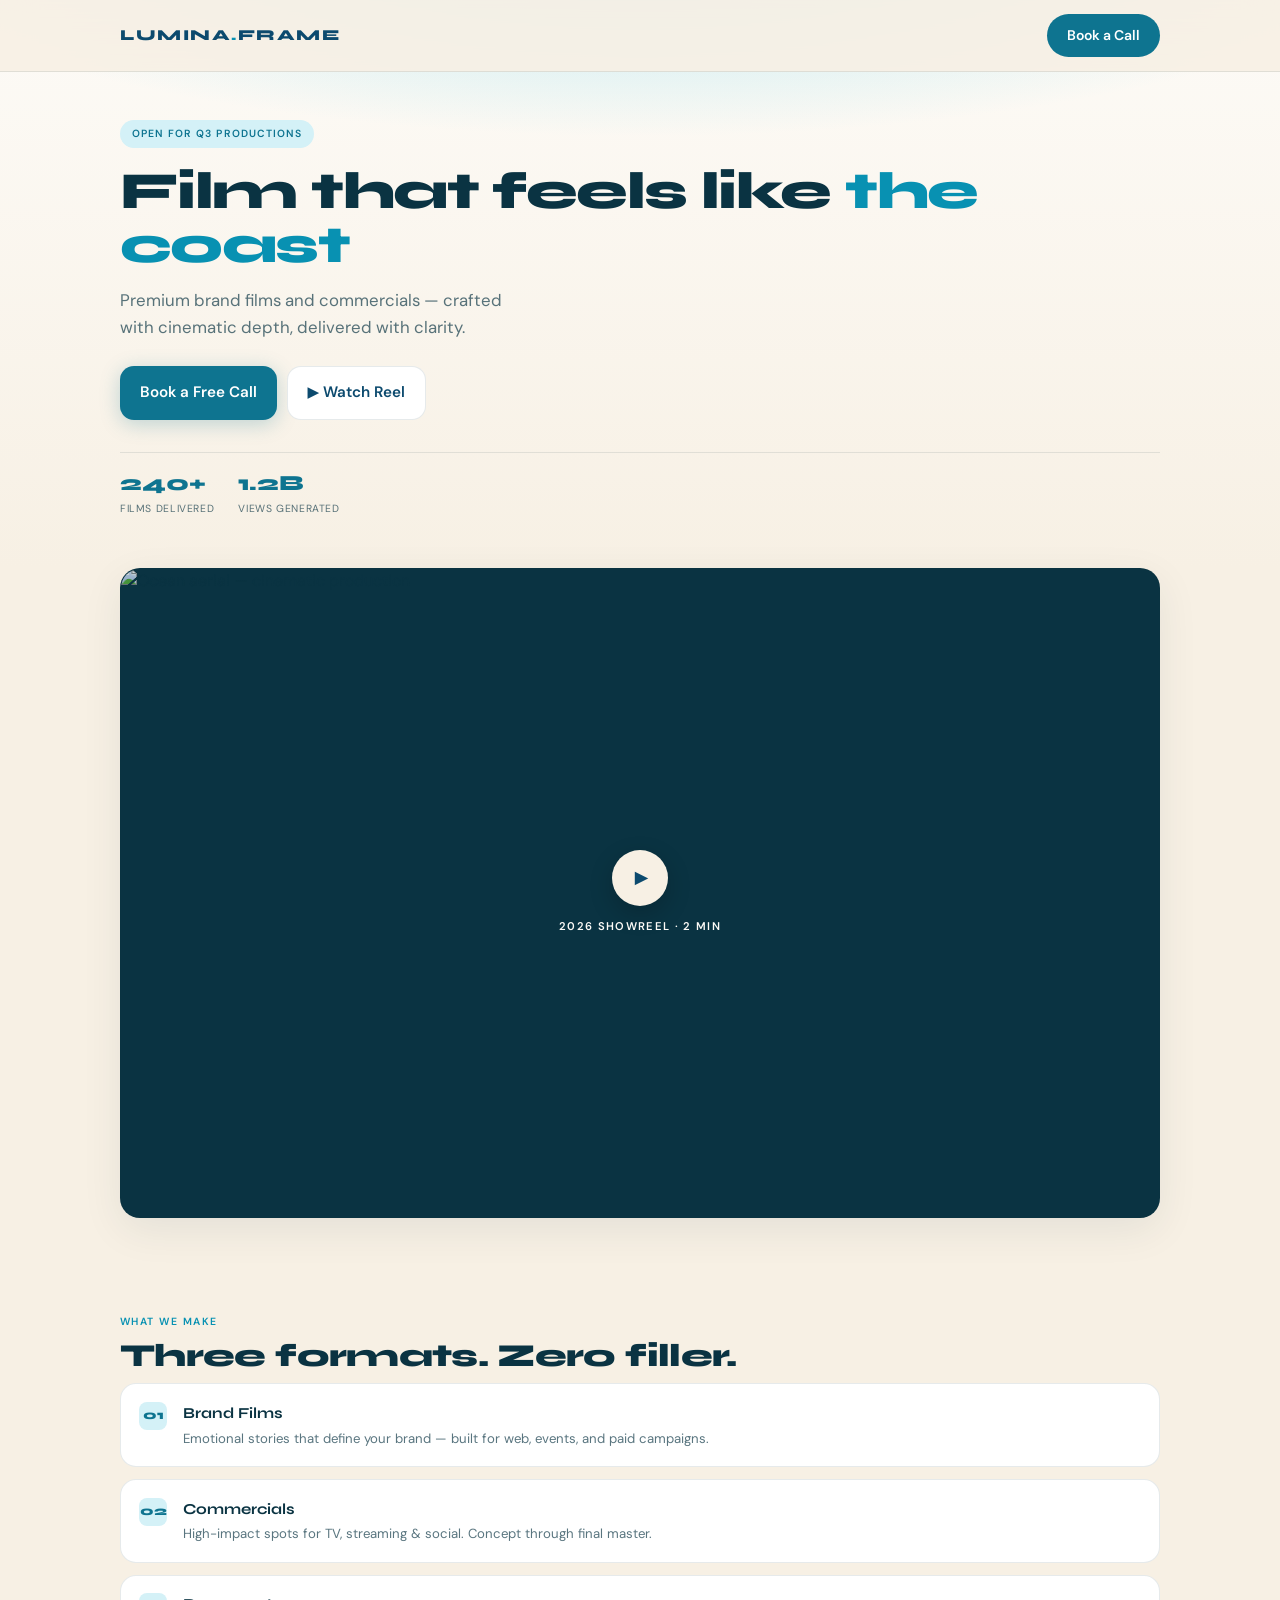
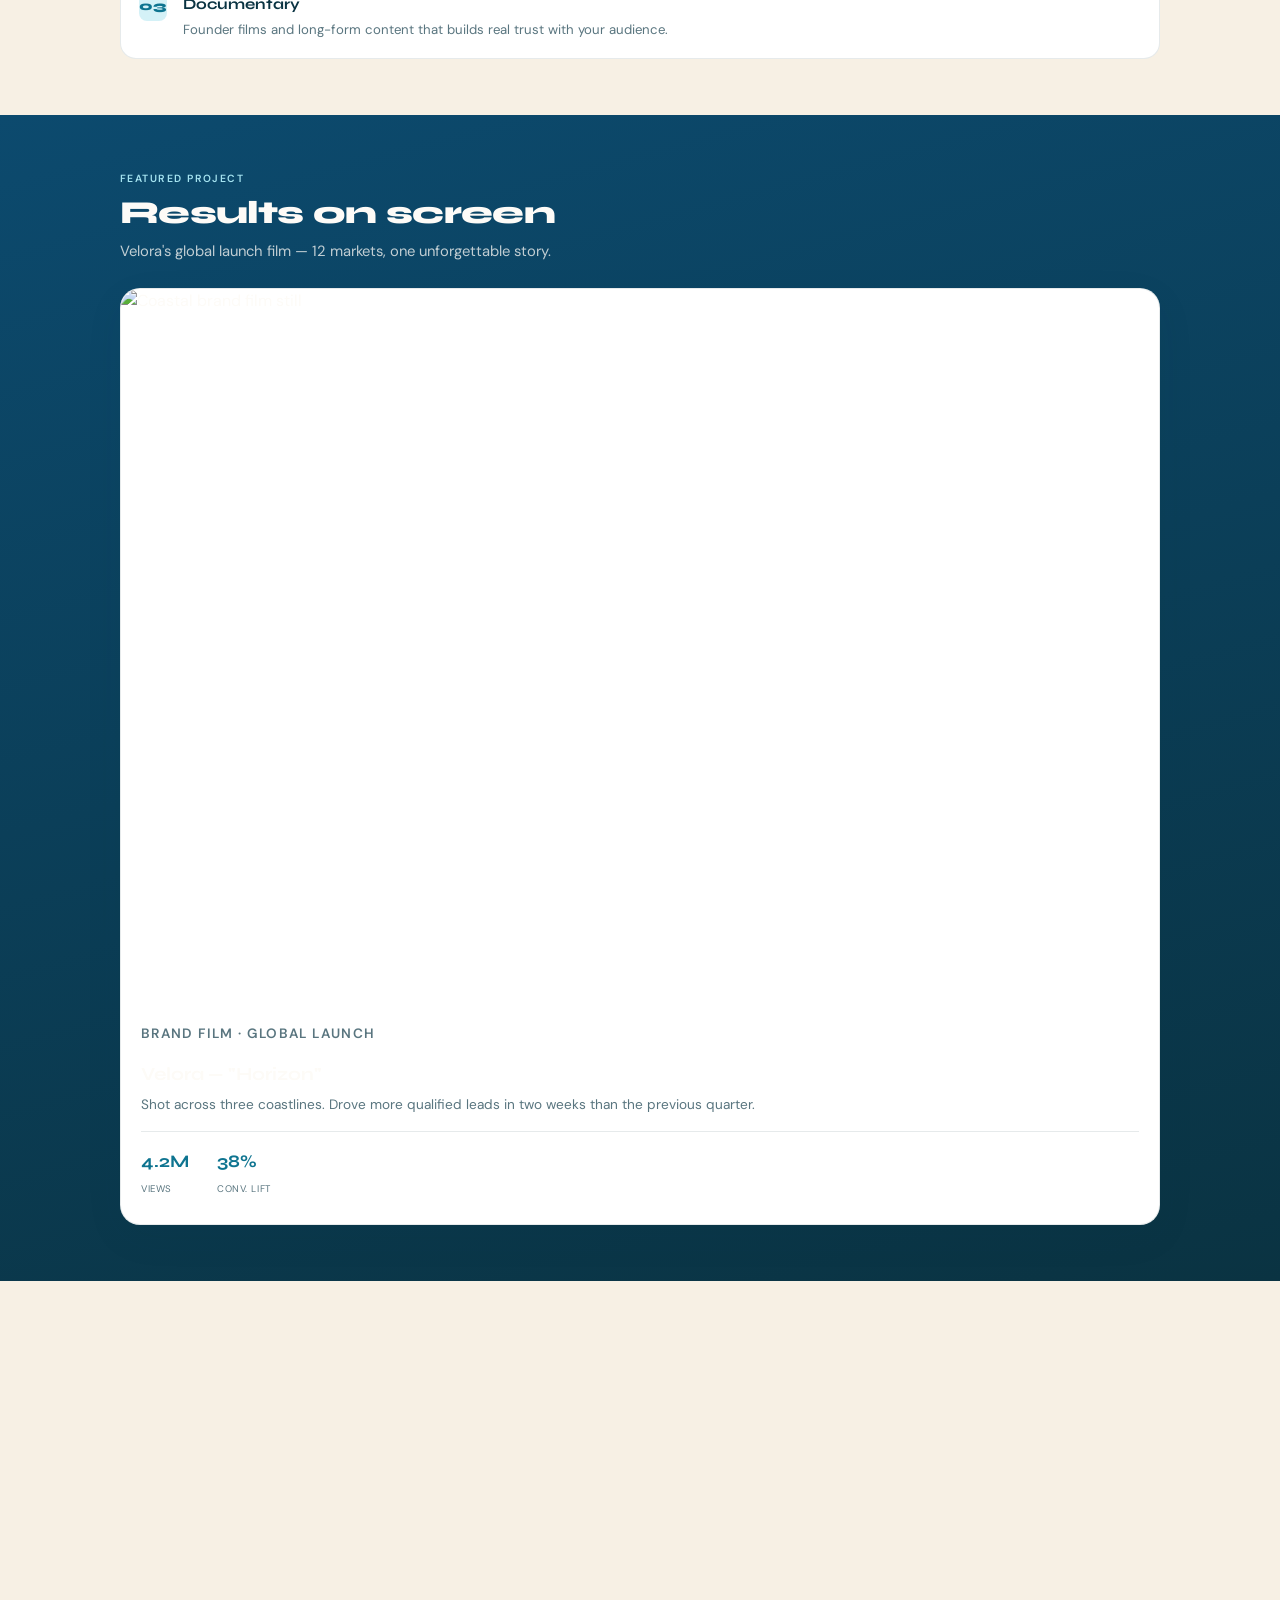
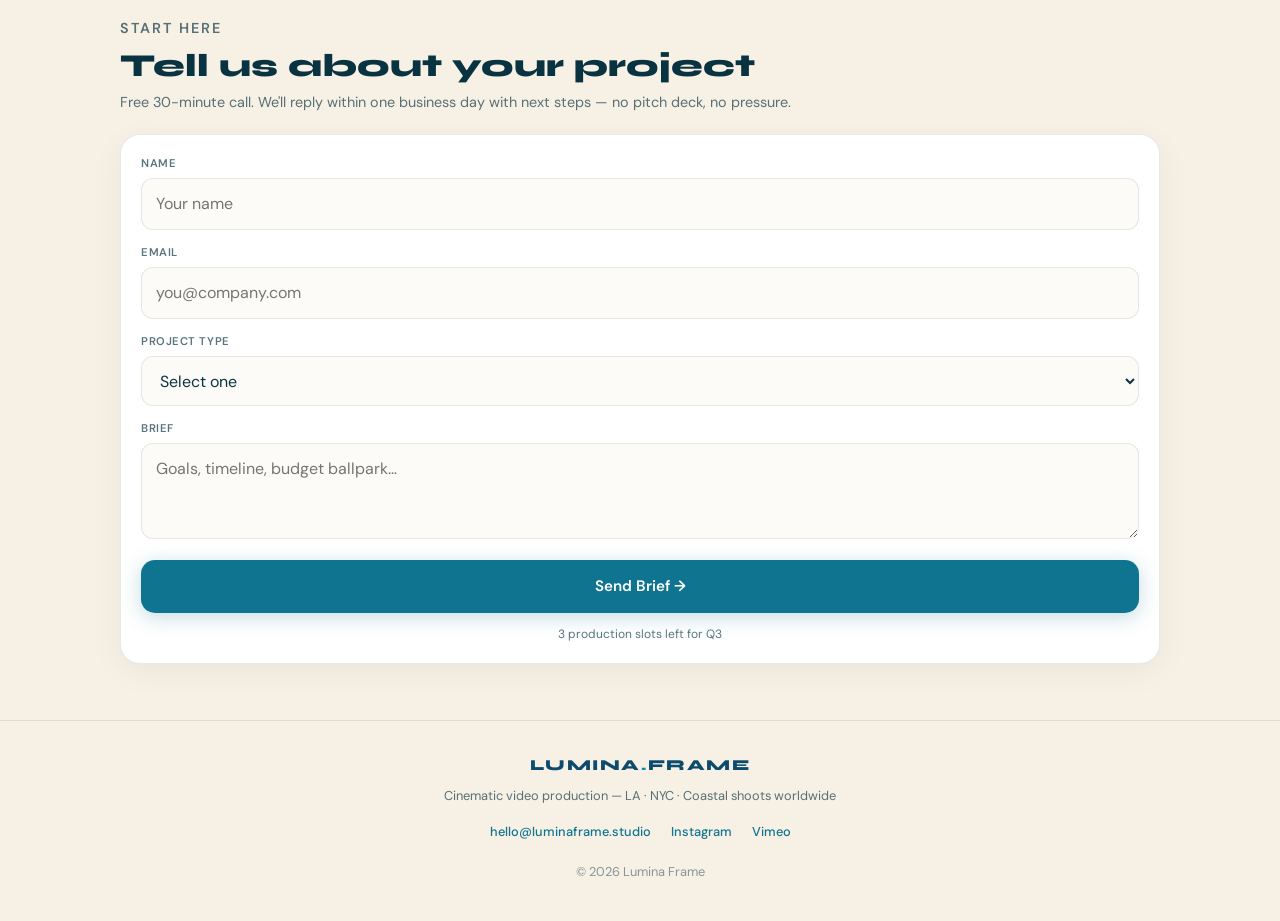
==== commit c693b476: "Redesign landing: beach palette, mobile-first, tighter content - Ocean blue and sand color system th" ====
--- a/index.html
+++ b/index.html
@@ -3,395 +3,197 @@
 <head>
   <meta charset="UTF-8">
   <meta name="viewport" content="width=device-width, initial-scale=1.0, viewport-fit=cover">
-  <meta name="description" content="Lumina Frame — Award-winning video production studio. Brand films, commercials & documentaries that drive results.">
-  <meta name="theme-color" content="#050505">
-  <meta property="og:title" content="Lumina Frame — Video Production Studio">
-  <meta property="og:description" content="Cinematic stories for brands that refuse to blend in.">
-  <meta property="og:type" content="website">
-  <title>Lumina Frame — Video Production Studio</title>
+  <meta name="description" content="Lumina Frame — Cinematic video production. Brand films & commercials shot with coastal clarity.">
+  <meta name="theme-color" content="#f7f0e4">
+  <title>Lumina Frame — Video Production</title>
   <link rel="preconnect" href="https://fonts.googleapis.com">
   <link rel="preconnect" href="https://fonts.gstatic.com" crossorigin>
-  <link href="https://fonts.googleapis.com/css2?family=DM+Sans:ital,opsz,wght@0,9..40,400;0,9..40,500;0,9..40,600;1,9..40,400&family=Syne:wght@600;700;800&display=swap" rel="stylesheet">
+  <link href="https://fonts.googleapis.com/css2?family=DM+Sans:opsz,wght@9..40,400;9..40,500;9..40,600&family=Syne:wght@700;800&display=swap" rel="stylesheet">
   <link rel="stylesheet" href="css/main.css">
 </head>
 <body>
 
-  <div class="grain" aria-hidden="true"></div>
-
-  <!-- Navigation -->
-  <header class="nav" role="banner">
+  <header class="nav">
     <div class="nav-inner">
       <a href="#" class="logo">Lumina<span>.</span>Frame</a>
-      <ul class="nav-links">
-        <li><a href="#work">Work</a></li>
-        <li><a href="#services">Services</a></li>
-        <li><a href="#process">Process</a></li>
-        <li><a href="#contact">Contact</a></li>
-      </ul>
-      <div class="nav-actions">
-        <a href="#contact" class="btn btn-primary">Book a Call</a>
-        <button class="menu-toggle" aria-label="Open menu" aria-expanded="false">
-          <span></span><span></span><span></span>
-        </button>
-      </div>
+      <a href="#contact" class="nav-cta">Book a Call</a>
     </div>
   </header>
 
-  <nav class="mobile-menu" aria-label="Mobile navigation">
-    <a href="#work">Work</a>
-    <a href="#services">Services</a>
-    <a href="#process">Process</a>
-    <a href="#contact">Contact</a>
-    <a href="#contact" class="btn btn-primary btn-lg">Book a Call</a>
-  </nav>
-
-  <!-- Hero -->
-  <section class="hero">
-    <div class="hero-video-wrap" aria-hidden="true">
-      <video autoplay muted loop playsinline poster="https://images.unsplash.com/photo-1492691527719-9d1e07e269b8?w=1920&q=80">
-        <source src="https://assets.mixkit.co/videos/preview/mixkit-film-set-with-professional-camera-and-lighting-34434-large.mp4" type="video/mp4">
-      </video>
-    </div>
-    <div class="hero-glow" aria-hidden="true"></div>
-    <div class="container hero-content">
-      <div class="hero-badge reveal">
-        <span class="hero-badge-dot"></span>
-        Now booking Q3 2026 productions
-      </div>
-      <h1 class="reveal reveal-delay-1">Stories that <em>move</em> people to act</h1>
-      <p class="hero-sub reveal reveal-delay-2">We're a full-service video production studio crafting cinematic brand films, commercials, and documentaries for companies ready to stand out — and convert.</p>
-      <div class="hero-ctas reveal reveal-delay-3">
-        <a href="#contact" class="btn btn-primary btn-lg">Book a Discovery Call</a>
-        <button type="button" class="btn btn-ghost btn-lg" data-open-reel>▶ Watch Showreel</button>
-      </div>
-      <div class="hero-stats reveal">
-        <div>
-          <div class="hero-stat-num">240+</div>
-          <div class="hero-stat-label">Projects delivered</div>
-        </div>
-        <div>
-          <div class="hero-stat-num">1.2B</div>
-          <div class="hero-stat-label">Combined views</div>
-        </div>
-        <div>
-          <div class="hero-stat-num">14</div>
-          <div class="hero-stat-label">Industry awards</div>
-        </div>
-      </div>
-    </div>
-    <div class="scroll-hint" aria-hidden="true">
-      <span>Scroll</span>
-      <div class="scroll-hint-line"></div>
-    </div>
-  </section>
-
-  <!-- Client logos -->
-  <section class="logos" aria-label="Clients">
-    <div class="container">
-      <p class="logos-label reveal">Trusted by teams who take storytelling seriously</p>
-      <div class="logos-grid reveal">
-        <span>Nexus</span>
-        <span>Velora</span>
-        <span>Axiom</span>
-        <span>Pulse Co</span>
-        <span>Meridian</span>
-        <span>Arclight</span>
-      </div>
-    </div>
-  </section>
-
-  <!-- Showreel -->
-  <section class="section" id="showreel">
-    <div class="container">
-      <div class="section-header reveal">
-        <p class="section-label">Showreel 2026</p>
-        <h2 class="section-title">Two minutes of proof</h2>
-        <p class="section-desc">From global campaigns to intimate founder stories — every frame engineered to capture attention and drive action.</p>
-      </div>
-      <div class="showreel-wrap reveal" id="showreel-trigger" role="button" tabindex="0" aria-label="Play showreel">
-        <img src="https://images.unsplash.com/photo-1478720568477-152d9b164e26?w=1200&q=80" alt="Cinematic film production still" loading="lazy">
-        <div class="showreel-play">
-          <div class="play-btn" aria-hidden="true">▶</div>
-        </div>
-        <div class="showreel-caption">LUMINA FRAME — SELECTED WORK 2024–2026</div>
-      </div>
-    </div>
-  </section>
-
-  <!-- Services -->
-  <section class="section" id="services">
-    <div class="container">
-      <div class="section-header reveal">
-        <p class="section-label">What we do</p>
-        <h2 class="section-title">Production built for impact</h2>
-      </div>
-      <div class="services-grid">
-        <article class="service-card reveal">
-          <div class="service-icon">🎬</div>
-          <h3>Brand Films</h3>
-          <p>Emotional narratives that define who you are — not just what you sell. Built for web, events, and paid media.</p>
+  <main>
+    <!-- Hero -->
+    <section class="hero">
+      <div class="container">
+        <span class="hero-badge reveal">Open for Q3 productions</span>
+        <h1 class="reveal">Film that feels like <em>the coast</em></h1>
+        <p class="hero-lead reveal">Premium brand films and commercials — crafted with cinematic depth, delivered with clarity.</p>
+        <div class="hero-actions reveal">
+          <a href="#contact" class="btn btn-ocean">Book a Free Call</a>
+          <button type="button" class="btn btn-sand" id="showreel-trigger" data-open-reel>▶ Watch Reel</button>
+        </div>
+        <div class="hero-proof reveal">
+          <div class="proof-item">
+            <strong>240+</strong>
+            <span>Films delivered</span>
+          </div>
+          <div class="proof-item">
+            <strong>1.2B</strong>
+            <span>Views generated</span>
+          </div>
+        </div>
+      </div>
+    </section>
+
+    <!-- Showreel -->
+    <section class="showreel" aria-label="Showreel">
+      <div class="container reveal">
+        <div class="showreel-card" id="showreel-card" role="button" tabindex="0" aria-label="Play showreel">
+          <img src="https://images.unsplash.com/photo-1505118380757-91db5c8366bd?w=900&q=80" alt="Ocean aerial — cinematic production" loading="lazy">
+          <div class="showreel-overlay">
+            <div class="play-circle">▶</div>
+            <span class="showreel-label">2026 Showreel · 2 min</span>
+          </div>
+        </div>
+      </div>
+    </section>
+
+    <!-- Services -->
+    <section class="section" id="services">
+      <div class="container">
+        <p class="section-label reveal">What we make</p>
+        <h2 class="section-title reveal">Three formats. Zero filler.</h2>
+        <div class="services">
+          <article class="service reveal">
+            <span class="service-num">01</span>
+            <div>
+              <h3>Brand Films</h3>
+              <p>Emotional stories that define your brand — built for web, events, and paid campaigns.</p>
+            </div>
+          </article>
+          <article class="service reveal">
+            <span class="service-num">02</span>
+            <div>
+              <h3>Commercials</h3>
+              <p>High-impact spots for TV, streaming & social. Concept through final master.</p>
+            </div>
+          </article>
+          <article class="service reveal">
+            <span class="service-num">03</span>
+            <div>
+              <h3>Documentary</h3>
+              <p>Founder films and long-form content that builds real trust with your audience.</p>
+            </div>
+          </article>
+        </div>
+      </div>
+    </section>
+
+    <!-- Featured work -->
+    <section class="section section--ocean" id="work">
+      <div class="container">
+        <p class="section-label reveal">Featured project</p>
+        <h2 class="section-title reveal">Results on screen</h2>
+        <p class="section-desc reveal">Velora's global launch film — 12 markets, one unforgettable story.</p>
+        <article class="feature reveal">
+          <div class="feature-img">
+            <img src="https://images.unsplash.com/photo-1473496161614-88ba6e63cafe?w=900&q=80" alt="Coastal brand film still" loading="lazy">
+          </div>
+          <div class="feature-body">
+            <p class="feature-tag">Brand Film · Global Launch</p>
+            <h3>Velora — "Horizon"</h3>
+            <p>Shot across three coastlines. Drove more qualified leads in two weeks than the previous quarter.</p>
+            <div class="feature-stats">
+              <div><strong>4.2M</strong><span>Views</span></div>
+              <div><strong>38%</strong><span>Conv. lift</span></div>
+            </div>
+          </div>
         </article>
-        <article class="service-card reveal reveal-delay-1">
-          <div class="service-icon">📺</div>
-          <h3>Commercials</h3>
-          <p>High-conversion spots for TV, streaming, and social. Concept to final master, delivered on deadline.</p>
-        </article>
-        <article class="service-card reveal reveal-delay-2">
-          <div class="service-icon">🎥</div>
-          <h3>Documentary</h3>
-          <p>Authentic long-form storytelling that builds trust. Founder films, impact docs, and series content.</p>
-        </article>
-        <article class="service-card reveal reveal-delay-3">
-          <div class="service-icon">📱</div>
-          <h3>Social Content</h3>
-          <p>Scroll-stopping short-form engineered for platforms — without sacrificing your brand's cinematic edge.</p>
-        </article>
-      </div>
-    </div>
-  </section>
-
-  <!-- Work -->
-  <section class="section" id="work">
-    <div class="container">
-      <div class="section-header reveal">
-        <p class="section-label">Selected work</p>
-        <h2 class="section-title">Results, not just reels</h2>
-        <p class="section-desc">Every project is measured against business outcomes — awareness, engagement, and conversion.</p>
-      </div>
-      <div class="work-grid">
-        <article class="work-card reveal">
-          <div class="work-thumb">
-            <img src="https://images.unsplash.com/photo-1533750349088-cd871a92f312?w=800&q=80" alt="Tech product launch campaign" loading="lazy">
-            <span class="work-tag">Commercial</span>
-          </div>
-          <div class="work-body">
-            <h3>Velora Launch Film</h3>
-            <p>Global product reveal campaign across 12 markets.</p>
-            <div class="work-metrics">
-              <div class="work-metric"><strong>4.2M</strong><span>Views</span></div>
-              <div class="work-metric"><strong>38%</strong><span>Conv. lift</span></div>
-            </div>
-          </div>
-        </article>
-        <article class="work-card reveal reveal-delay-1">
-          <div class="work-thumb">
-            <img src="https://images.unsplash.com/photo-1485846234645-a62644f84728?w=800&q=80" alt="Documentary portrait" loading="lazy">
-            <span class="work-tag">Documentary</span>
-          </div>
-          <div class="work-body">
-            <h3>Built Different</h3>
-            <p>Founder documentary series for a Series C fintech.</p>
-            <div class="work-metrics">
-              <div class="work-metric"><strong>890K</strong><span>Views</span></div>
-              <div class="work-metric"><strong>3x</strong><span>Press pickup</span></div>
-            </div>
-          </div>
-        </article>
-        <article class="work-card reveal reveal-delay-2">
-          <div class="work-thumb">
-            <img src="https://images.unsplash.com/photo-1574717024653-61fd2cf4d44d?w=800&q=80" alt="Brand identity film" loading="lazy">
-            <span class="work-tag">Brand Film</span>
-          </div>
-          <div class="work-body">
-            <h3>Meridian Rebrand</h3>
-            <p>Hero film anchoring a full identity refresh.</p>
-            <div class="work-metrics">
-              <div class="work-metric"><strong>2.1M</strong><span>Views</span></div>
-              <div class="work-metric"><strong>52%</strong><span>Brand recall</span></div>
-            </div>
-          </div>
-        </article>
-      </div>
-    </div>
-  </section>
-
-  <!-- Process -->
-  <section class="section" id="process">
-    <div class="container">
-      <div class="section-header reveal">
-        <p class="section-label">How we work</p>
-        <h2 class="section-title">From brief to blockbuster</h2>
-      </div>
-      <div class="process-steps reveal">
-        <div class="process-step">
-          <h3>Discovery</h3>
-          <p>We dig into your goals, audience, and brand voice. No cookie-cutter treatments — ever.</p>
-        </div>
-        <div class="process-step">
-          <h3>Creative</h3>
-          <p>Concept development, scripting, and storyboarding with your team looped in at every stage.</p>
-        </div>
-        <div class="process-step">
-          <h3>Production</h3>
-          <p>World-class crew, cinema-grade kit, and a set experience that keeps talent comfortable.</p>
-        </div>
-        <div class="process-step">
-          <h3>Delivery</h3>
-          <p>Color-graded masters in every format you need — plus performance-optimized cuts for each channel.</p>
-        </div>
-      </div>
-    </div>
-  </section>
-
-  <!-- Testimonials -->
-  <section class="section testimonials">
-    <div class="container">
-      <div class="section-header reveal">
-        <p class="section-label">Client love</p>
-        <h2 class="section-title">Don't take our word for it</h2>
-      </div>
-      <div class="testimonial-slider">
-        <figure class="testimonial-card reveal">
-          <div class="testimonial-stars">★★★★★</div>
-          <blockquote>"Lumina Frame didn't just make a video — they made our entire rebrand feel inevitable. Our launch film drove more qualified leads in two weeks than the previous quarter."</blockquote>
-          <figcaption class="testimonial-author">
-            <div class="testimonial-avatar">SK</div>
+      </div>
+    </section>
+
+    <!-- Testimonial -->
+    <section class="section">
+      <div class="container">
+        <figure class="quote reveal">
+          <blockquote>They didn't just shoot a video — they captured exactly who we are. Our launch film outperformed every asset we'd ever run.</blockquote>
+          <figcaption cite="Sarah Kim, CMO at Velora">
+            <div class="quote-avatar">SK</div>
             <div>
               <strong>Sarah Kim</strong>
               <span>CMO, Velora</span>
             </div>
           </figcaption>
         </figure>
-        <figure class="testimonial-card reveal reveal-delay-1">
-          <div class="testimonial-stars">★★★★★</div>
-          <blockquote>"The best production partner we've worked with. Fast, obsessively detail-oriented, and they actually understand what converts on paid social. Already booked our next three projects."</blockquote>
-          <figcaption class="testimonial-author">
-            <div class="testimonial-avatar">MR</div>
-            <div>
-              <strong>Marcus Reid</strong>
-              <span>Head of Brand, Axiom</span>
-            </div>
-          </figcaption>
-        </figure>
-      </div>
-    </div>
-  </section>
-
-  <!-- CTA Band -->
-  <section class="cta-band">
-    <div class="container cta-band-inner reveal">
-      <p class="cta-slots">● 3 production slots left for Q3</p>
-      <h2>Ready to make something people can't scroll past?</h2>
-      <p>Book a free 30-minute discovery call. We'll explore your goals, share relevant work, and outline a path to production — no pressure, no pitch deck.</p>
-      <a href="#contact" class="btn btn-primary btn-lg">Book Your Free Call →</a>
-    </div>
-  </section>
-
-  <!-- Contact -->
-  <section class="section" id="contact">
-    <div class="container">
-      <div class="contact-grid">
-        <div class="contact-info reveal">
-          <p class="section-label">Start a project</p>
-          <h2>Let's talk about your next film</h2>
-          <p>Tell us about your project and we'll respond within one business day with next steps and a tailored approach.</p>
-          <ul class="contact-perks">
-            <li>Free 30-min strategy call — no obligation</li>
-            <li>Custom treatment & budget range within 5 days</li>
-            <li>End-to-end production under one roof</li>
-            <li>Global shoots — LA, NYC, London, remote</li>
-          </ul>
-        </div>
-        <form class="contact-form reveal reveal-delay-1" id="contact-form">
+      </div>
+    </section>
+
+    <!-- Contact -->
+    <section class="section" id="contact">
+      <div class="container">
+        <div class="contact-intro reveal">
+          <p class="section-label">Start here</p>
+          <h2>Tell us about your project</h2>
+          <p>Free 30-minute call. We'll reply within one business day with next steps — no pitch deck, no pressure.</p>
+        </div>
+        <form class="form-card reveal" id="contact-form">
           <div class="form-success" id="form-success">
-            <div class="form-success-icon">🎬</div>
-            <h3>Message received!</h3>
-            <p>We'll be in touch within one business day. Check your inbox — great stories start there.</p>
+            <div class="form-success-icon">🌊</div>
+            <h3>You're on the list</h3>
+            <p>We'll reach out within one business day. Talk soon.</p>
           </div>
           <div class="form-fields">
-            <div class="form-row two">
-              <div class="form-group">
-                <label for="name">Name</label>
-                <input type="text" id="name" name="name" required placeholder="Jane Smith" autocomplete="name">
-              </div>
-              <div class="form-group">
-                <label for="email">Email</label>
-                <input type="email" id="email" name="email" required placeholder="jane@company.com" autocomplete="email">
-              </div>
-            </div>
-            <div class="form-row two">
-              <div class="form-group">
-                <label for="company">Company</label>
-                <input type="text" id="company" name="company" placeholder="Your company" autocomplete="organization">
-              </div>
-              <div class="form-group">
-                <label for="budget">Budget range</label>
-                <select id="budget" name="budget" required>
-                  <option value="" disabled selected>Select range</option>
-                  <option>$15k – $30k</option>
-                  <option>$30k – $75k</option>
-                  <option>$75k – $150k</option>
-                  <option>$150k+</option>
-                  <option>Not sure yet</option>
-                </select>
-              </div>
-            </div>
-            <div class="form-row">
-              <div class="form-group">
-                <label for="type">Project type</label>
-                <select id="type" name="type" required>
-                  <option value="" disabled selected>What do you need?</option>
-                  <option>Brand film</option>
-                  <option>Commercial / ad</option>
-                  <option>Documentary</option>
-                  <option>Social content</option>
-                  <option>Other</option>
-                </select>
-              </div>
-            </div>
-            <div class="form-row">
-              <div class="form-group">
-                <label for="message">Tell us about the project</label>
-                <textarea id="message" name="message" required placeholder="Goals, timeline, audience — the more detail, the better our first conversation."></textarea>
-              </div>
-            </div>
-            <button type="submit" class="btn btn-primary btn-lg form-submit">Send Project Brief →</button>
+            <div class="form-group">
+              <label for="name">Name</label>
+              <input type="text" id="name" name="name" required placeholder="Your name" autocomplete="name">
+            </div>
+            <div class="form-group">
+              <label for="email">Email</label>
+              <input type="email" id="email" name="email" required placeholder="you@company.com" autocomplete="email">
+            </div>
+            <div class="form-group">
+              <label for="type">Project type</label>
+              <select id="type" name="type" required>
+                <option value="" disabled selected>Select one</option>
+                <option>Brand film</option>
+                <option>Commercial</option>
+                <option>Documentary</option>
+                <option>Not sure yet</option>
+              </select>
+            </div>
+            <div class="form-group">
+              <label for="message">Brief</label>
+              <textarea id="message" name="message" required placeholder="Goals, timeline, budget ballpark…"></textarea>
+            </div>
+            <button type="submit" class="btn btn-ocean">Send Brief →</button>
+            <p class="form-note">3 production slots left for Q3</p>
           </div>
         </form>
       </div>
-    </div>
-  </section>
-
-  <!-- Footer -->
+    </section>
+  </main>
+
   <footer class="footer">
     <div class="container">
-      <div class="footer-grid">
-        <div class="footer-brand">
-          <a href="#" class="logo">Lumina<span>.</span>Frame</a>
-          <p>Cinematic video production for brands that refuse to blend in.</p>
-        </div>
-        <div class="footer-col">
-          <h4>Studio</h4>
-          <ul>
-            <li><a href="#work">Work</a></li>
-            <li><a href="#services">Services</a></li>
-            <li><a href="#process">Process</a></li>
-            <li><a href="#contact">Contact</a></li>
-          </ul>
-        </div>
-        <div class="footer-col">
-          <h4>Connect</h4>
-          <ul>
-            <li><a href="mailto:hello@luminaframe.studio">hello@luminaframe.studio</a></li>
-            <li><a href="#">Instagram</a></li>
-            <li><a href="#">Vimeo</a></li>
-            <li><a href="#">LinkedIn</a></li>
-          </ul>
-        </div>
-      </div>
-      <div class="footer-bottom">
-        <span>© 2026 Lumina Frame. All rights reserved.</span>
-        <span>Los Angeles · New York · London</span>
-      </div>
+      <a href="#" class="logo">Lumina<span>.</span>Frame</a>
+      <p>Cinematic video production — LA · NYC · Coastal shoots worldwide</p>
+      <nav class="footer-links">
+        <a href="mailto:hello@luminaframe.studio">hello@luminaframe.studio</a>
+        <a href="#">Instagram</a>
+        <a href="#">Vimeo</a>
+      </nav>
+      <p class="footer-copy">© 2026 Lumina Frame</p>
     </div>
   </footer>
 
-  <!-- Video modal -->
-  <div class="modal" id="video-modal" role="dialog" aria-modal="true" aria-label="Showreel video">
+  <div class="mobile-cta">
+    <a href="#contact" class="btn btn-ocean">Book a Free Call →</a>
+  </div>
+
+  <div class="modal" id="video-modal" role="dialog" aria-modal="true" aria-label="Showreel">
     <div class="modal-inner">
       <button class="modal-close" type="button">Close ✕</button>
-      <video id="modal-video" controls playsinline poster="https://images.unsplash.com/photo-1478720568477-152d9b164e26?w=1200&q=80">
-        <source src="https://assets.mixkit.co/videos/preview/mixkit-film-set-with-professional-camera-and-lighting-34434-large.mp4" type="video/mp4">
+      <video id="modal-video" controls playsinline poster="https://images.unsplash.com/photo-1505118380757-91db5c8366bd?w=900&q=80">
+        <source src="https://assets.mixkit.co/videos/preview/mixkit-aerial-view-of-the-ocean-waves-1080-large.mp4" type="video/mp4">
       </video>
     </div>
   </div>
--- a/css/main.css
+++ b/css/main.css
@@ -1,35 +1,48 @@
-/* LUMINA FRAME — Landing Page */
+/* Lumina Frame — beach palette, mobile-first */
 
 *, *::before, *::after { box-sizing: border-box; margin: 0; padding: 0; }
 
 :root {
-  --bg: #050505;
-  --bg-elevated: #0f0f0f;
-  --surface: rgba(255, 255, 255, 0.04);
-  --border: rgba(255, 255, 255, 0.08);
-  --text: #f5f2eb;
-  --muted: rgba(245, 242, 235, 0.62);
-  --accent: #e8c547;
-  --accent-dim: rgba(232, 197, 71, 0.15);
-  --accent-hot: #ff6b4a;
+  --sand-50: #fdfbf7;
+  --sand-100: #f7f0e4;
+  --sand-200: #eadfce;
+  --sand-300: #d4c4a8;
+  --sand-400: #b8a078;
+  --ocean-900: #0a3342;
+  --ocean-800: #0c4a6e;
+  --ocean-700: #0e7490;
+  --ocean-600: #0891b2;
+  --ocean-500: #22b8d0;
+  --ocean-200: #a5e3f0;
+  --ocean-100: #d4f1f7;
+  --white: #ffffff;
+  --text: var(--ocean-900);
+  --muted: rgba(10, 51, 66, 0.68);
+  --border: rgba(10, 51, 66, 0.1);
   --font-display: 'Syne', system-ui, sans-serif;
   --font-body: 'DM Sans', system-ui, sans-serif;
-  --ease-out: cubic-bezier(0.16, 1, 0.3, 1);
-  --nav-h: 72px;
+  --ease: cubic-bezier(0.16, 1, 0.3, 1);
+  --nav-h: 60px;
+  --cta-bar-h: 64px;
 }
 
 html {
   scroll-behavior: smooth;
-  scroll-padding-top: var(--nav-h);
+  scroll-padding-top: calc(var(--nav-h) + 1rem);
 }
 
 body {
   font-family: var(--font-body);
-  background: var(--bg);
+  background: var(--sand-100);
   color: var(--text);
-  line-height: 1.6;
+  line-height: 1.55;
   overflow-x: hidden;
   -webkit-font-smoothing: antialiased;
+  padding-bottom: var(--cta-bar-h);
+}
+
+@media (min-width: 768px) {
+  body { padding-bottom: 0; }
 }
 
 img, video { max-width: 100%; display: block; }
@@ -38,18 +51,12 @@
 button { cursor: pointer; border: none; background: none; }
 
 .container {
-  width: min(1200px, calc(100% - 2rem));
+  width: min(680px, calc(100% - 1.5rem));
   margin-inline: auto;
 }
 
-/* Grain overlay */
-.grain {
-  pointer-events: none;
-  position: fixed;
-  inset: 0;
-  z-index: 9990;
-  opacity: 0.035;
-  background-image: url("data:image/svg+xml,%3Csvg viewBox='0 0 256 256' xmlns='http://www.w3.org/2000/svg'%3E%3Cfilter id='n'%3E%3CfeTurbulence type='fractalNoise' baseFrequency='0.85' numOctaves='4' stitchTiles='stitch'/%3E%3C/filter%3E%3Crect width='100%25' height='100%25' filter='url(%23n)'/%3E%3C/svg%3E");
+@media (min-width: 1024px) {
+  .container { width: min(1040px, calc(100% - 3rem)); }
 }
 
 /* Nav */
@@ -58,784 +65,488 @@
   top: 0;
   left: 0;
   right: 0;
-  z-index: 1000;
+  z-index: 100;
   height: var(--nav-h);
   display: flex;
   align-items: center;
-  transition: background 0.4s var(--ease-out), backdrop-filter 0.4s, border-color 0.4s;
-  border-bottom: 1px solid transparent;
-}
-
-.nav.scrolled {
-  background: rgba(5, 5, 5, 0.82);
-  backdrop-filter: blur(20px);
-  border-color: var(--border);
+  background: rgba(247, 240, 228, 0.88);
+  backdrop-filter: blur(16px);
+  border-bottom: 1px solid var(--border);
 }
 
 .nav-inner {
   display: flex;
   align-items: center;
   justify-content: space-between;
-  width: min(1200px, calc(100% - 2rem));
+  width: min(680px, calc(100% - 1.5rem));
   margin-inline: auto;
 }
 
+@media (min-width: 1024px) {
+  .nav-inner { width: min(1040px, calc(100% - 3rem)); }
+}
+
 .logo {
   font-family: var(--font-display);
   font-weight: 800;
-  font-size: 1.1rem;
-  letter-spacing: 0.12em;
-  text-transform: uppercase;
-}
-
-.logo span { color: var(--accent); }
-
-.nav-links {
-  display: none;
-  gap: 2rem;
-  list-style: none;
-  font-size: 0.875rem;
-  letter-spacing: 0.04em;
-}
-
-.nav-links a {
-  opacity: 0.7;
-  transition: opacity 0.2s, color 0.2s;
-}
-
-.nav-links a:hover { opacity: 1; color: var(--accent); }
-
-.nav-actions { display: flex; align-items: center; gap: 0.75rem; }
-
+  font-size: 0.95rem;
+  letter-spacing: 0.1em;
+  text-transform: uppercase;
+  color: var(--ocean-800);
+}
+
+.logo span { color: var(--ocean-600); }
+
+.nav-cta {
+  font-size: 0.8rem;
+  font-weight: 600;
+  padding: 0.55rem 1rem;
+  border-radius: 999px;
+  background: var(--ocean-700);
+  color: var(--white);
+  transition: background 0.2s, transform 0.2s;
+}
+
+.nav-cta:active { transform: scale(0.97); }
+
+@media (min-width: 768px) {
+  .nav-cta { padding: 0.65rem 1.25rem; font-size: 0.875rem; }
+  .nav-cta:hover { background: var(--ocean-800); }
+}
+
+/* Buttons */
 .btn {
   display: inline-flex;
   align-items: center;
   justify-content: center;
-  gap: 0.5rem;
-  padding: 0.75rem 1.35rem;
-  border-radius: 999px;
-  font-size: 0.875rem;
+  gap: 0.4rem;
+  width: 100%;
+  padding: 0.9rem 1.25rem;
+  border-radius: 14px;
+  font-size: 0.95rem;
   font-weight: 600;
-  letter-spacing: 0.03em;
-  transition: transform 0.25s var(--ease-out), box-shadow 0.25s, background 0.25s;
-  white-space: nowrap;
-}
-
-.btn:active { transform: scale(0.97); }
-
-.btn-primary {
-  background: var(--accent);
-  color: #0a0a0a;
-  box-shadow: 0 0 0 0 rgba(232, 197, 71, 0);
-}
-
-.btn-primary:hover {
-  box-shadow: 0 8px 32px rgba(232, 197, 71, 0.25);
-  transform: translateY(-1px);
-}
-
-.btn-ghost {
-  border: 1px solid var(--border);
-  background: rgba(255, 255, 255, 0.03);
-}
-
-.btn-ghost:hover {
-  border-color: rgba(255, 255, 255, 0.2);
-  background: rgba(255, 255, 255, 0.06);
-}
-
-.btn-lg {
-  padding: 1rem 1.75rem;
-  font-size: 0.95rem;
-}
-
-.menu-toggle {
-  display: flex;
-  flex-direction: column;
-  gap: 5px;
-  padding: 0.5rem;
-}
-
-.menu-toggle span {
-  display: block;
-  width: 22px;
-  height: 2px;
-  background: var(--text);
-  transition: transform 0.3s, opacity 0.3s;
-}
-
-.menu-toggle.open span:nth-child(1) { transform: translateY(7px) rotate(45deg); }
-.menu-toggle.open span:nth-child(2) { opacity: 0; }
-.menu-toggle.open span:nth-child(3) { transform: translateY(-7px) rotate(-45deg); }
-
-.mobile-menu {
-  position: fixed;
-  inset: 0;
-  z-index: 999;
-  background: rgba(5, 5, 5, 0.96);
-  backdrop-filter: blur(24px);
-  display: flex;
-  flex-direction: column;
-  align-items: center;
-  justify-content: center;
-  gap: 2rem;
-  opacity: 0;
-  visibility: hidden;
-  transition: opacity 0.35s, visibility 0.35s;
-}
-
-.mobile-menu.open { opacity: 1; visibility: visible; }
-
-.mobile-menu a {
-  font-family: var(--font-display);
-  font-size: 2rem;
-  font-weight: 700;
-  opacity: 0.85;
-}
-
-@media (min-width: 900px) {
-  .nav-links { display: flex; }
-  .menu-toggle { display: none; }
+  transition: transform 0.2s var(--ease), box-shadow 0.2s, background 0.2s;
+}
+
+.btn:active { transform: scale(0.98); }
+
+.btn-ocean {
+  background: var(--ocean-700);
+  color: var(--white);
+  box-shadow: 0 4px 20px rgba(14, 116, 144, 0.25);
+}
+
+.btn-ocean:hover {
+  background: var(--ocean-800);
+  box-shadow: 0 8px 28px rgba(14, 116, 144, 0.3);
+}
+
+.btn-sand {
+  background: var(--white);
+  color: var(--ocean-800);
+  border: 1.5px solid var(--border);
+}
+
+.btn-sand:hover {
+  border-color: var(--ocean-500);
+  background: var(--sand-50);
+}
+
+@media (min-width: 480px) {
+  .btn-row { display: flex; gap: 0.65rem; }
+  .btn-row .btn { width: auto; flex: 1; }
 }
 
 /* Hero */
 .hero {
+  padding: calc(var(--nav-h) + 1.75rem) 0 2.5rem;
+  background:
+    radial-gradient(ellipse 120% 80% at 50% -20%, var(--ocean-200) 0%, transparent 55%),
+    linear-gradient(180deg, var(--sand-50) 0%, var(--sand-100) 100%);
+}
+
+.hero-badge {
+  display: inline-block;
+  font-size: 0.65rem;
+  font-weight: 600;
+  letter-spacing: 0.1em;
+  text-transform: uppercase;
+  color: var(--ocean-700);
+  background: var(--ocean-100);
+  padding: 0.35rem 0.75rem;
+  border-radius: 999px;
+  margin-bottom: 1rem;
+}
+
+.hero h1 {
+  font-family: var(--font-display);
+  font-size: clamp(2rem, 8.5vw, 3.25rem);
+  font-weight: 800;
+  line-height: 1.05;
+  letter-spacing: -0.03em;
+  color: var(--ocean-900);
+  margin-bottom: 0.85rem;
+  max-width: 14ch;
+}
+
+.hero h1 em {
+  font-style: normal;
+  color: var(--ocean-600);
+}
+
+.hero-lead {
+  font-size: 1rem;
+  color: var(--muted);
+  max-width: 34ch;
+  margin-bottom: 1.5rem;
+  line-height: 1.65;
+}
+
+.hero-actions {
+  display: flex;
+  flex-direction: column;
+  gap: 0.6rem;
+  margin-bottom: 2rem;
+}
+
+.hero-proof {
+  display: flex;
+  gap: 1.5rem;
+  padding-top: 1.25rem;
+  border-top: 1px solid var(--border);
+}
+
+.proof-item strong {
+  display: block;
+  font-family: var(--font-display);
+  font-size: 1.35rem;
+  font-weight: 800;
+  color: var(--ocean-700);
+  line-height: 1;
+}
+
+.proof-item span {
+  font-size: 0.65rem;
+  text-transform: uppercase;
+  letter-spacing: 0.06em;
+  color: var(--muted);
+}
+
+/* Showreel */
+.showreel {
+  padding: 0 0 2.5rem;
+}
+
+.showreel-card {
   position: relative;
-  min-height: 100dvh;
-  display: flex;
-  align-items: flex-end;
-  padding-bottom: clamp(3rem, 8vw, 6rem);
+  border-radius: 20px;
   overflow: hidden;
-}
-
-.hero-video-wrap {
-  position: absolute;
-  inset: 0;
-  z-index: 0;
-}
-
-.hero-video-wrap video {
+  border: 1px solid var(--border);
+  box-shadow: 0 12px 40px rgba(10, 51, 66, 0.08);
+  cursor: pointer;
+  aspect-ratio: 16/10;
+  background: var(--ocean-900);
+}
+
+.showreel-card img {
   width: 100%;
   height: 100%;
   object-fit: cover;
-}
-
-.hero-video-wrap::after {
-  content: '';
+  opacity: 0.92;
+}
+
+.showreel-overlay {
   position: absolute;
   inset: 0;
-  background:
-    linear-gradient(to top, var(--bg) 0%, transparent 50%),
-    linear-gradient(to right, rgba(5,5,5,0.7) 0%, transparent 60%),
-    rgba(5, 5, 5, 0.35);
-}
-
-.hero-glow {
-  position: absolute;
-  width: 60vw;
-  height: 60vw;
-  max-width: 600px;
+  display: flex;
+  flex-direction: column;
+  align-items: center;
+  justify-content: center;
+  gap: 0.75rem;
+  background: linear-gradient(to top, rgba(10, 51, 66, 0.55), rgba(10, 51, 66, 0.15));
+}
+
+.play-circle {
+  width: 56px;
+  height: 56px;
   border-radius: 50%;
-  background: radial-gradient(circle, rgba(232, 197, 71, 0.12) 0%, transparent 70%);
-  top: 20%;
-  right: -10%;
-  filter: blur(60px);
-  animation: drift 12s ease-in-out infinite alternate;
-}
-
-@keyframes drift {
-  to { transform: translate(-5%, 8%) scale(1.1); }
-}
-
-.hero-content {
-  position: relative;
-  z-index: 1;
-  padding-top: calc(var(--nav-h) + 2rem);
-}
-
-.hero-badge {
-  display: inline-flex;
-  align-items: center;
-  gap: 0.5rem;
-  padding: 0.4rem 0.85rem;
-  border-radius: 999px;
-  border: 1px solid var(--border);
-  background: rgba(255, 255, 255, 0.04);
-  font-size: 0.75rem;
-  letter-spacing: 0.08em;
-  text-transform: uppercase;
-  margin-bottom: 1.5rem;
-  backdrop-filter: blur(8px);
-}
-
-.hero-badge-dot {
-  width: 6px;
-  height: 6px;
-  border-radius: 50%;
-  background: var(--accent-hot);
-  animation: pulse-dot 2s ease infinite;
-}
-
-@keyframes pulse-dot {
-  50% { opacity: 0.4; transform: scale(0.8); }
-}
-
-.hero h1 {
-  font-family: var(--font-display);
-  font-size: clamp(2.75rem, 10vw, 5.5rem);
-  font-weight: 800;
-  line-height: 0.95;
-  letter-spacing: -0.03em;
-  max-width: 12ch;
-  margin-bottom: 1.25rem;
-}
-
-.hero h1 em {
-  font-style: normal;
-  color: var(--accent);
-}
-
-.hero-sub {
-  font-size: clamp(1rem, 2.5vw, 1.2rem);
-  color: var(--muted);
-  max-width: 42ch;
-  margin-bottom: 2rem;
-  line-height: 1.7;
-}
-
-.hero-ctas {
-  display: flex;
-  flex-wrap: wrap;
-  gap: 0.75rem;
-  margin-bottom: 3rem;
-}
-
-.hero-stats {
-  display: grid;
-  grid-template-columns: repeat(3, 1fr);
-  gap: 1rem;
-  max-width: 480px;
-  padding-top: 2rem;
-  border-top: 1px solid var(--border);
-}
-
-.hero-stat-num {
-  font-family: var(--font-display);
-  font-size: clamp(1.5rem, 4vw, 2rem);
-  font-weight: 800;
-  color: var(--accent);
-}
-
-.hero-stat-label {
+  background: var(--sand-100);
+  color: var(--ocean-800);
+  display: flex;
+  align-items: center;
+  justify-content: center;
+  font-size: 1.1rem;
+  padding-left: 3px;
+  box-shadow: 0 8px 24px rgba(0, 0, 0, 0.2);
+}
+
+.showreel-label {
   font-size: 0.7rem;
-  text-transform: uppercase;
-  letter-spacing: 0.06em;
-  color: var(--muted);
-  margin-top: 0.15rem;
-}
-
-.scroll-hint {
-  position: absolute;
-  bottom: 2rem;
-  left: 50%;
-  transform: translateX(-50%);
-  z-index: 1;
-  display: flex;
-  flex-direction: column;
-  align-items: center;
-  gap: 0.5rem;
-  font-size: 0.65rem;
-  letter-spacing: 0.15em;
-  text-transform: uppercase;
-  color: var(--muted);
-  animation: bob 2.5s ease-in-out infinite;
-}
-
-.scroll-hint-line {
-  width: 1px;
-  height: 40px;
-  background: linear-gradient(to bottom, var(--accent), transparent);
-}
-
-@keyframes bob {
-  50% { transform: translateX(-50%) translateY(6px); }
-}
-
-/* Logos */
-.logos {
-  padding: 3rem 0;
-  border-bottom: 1px solid var(--border);
-}
-
-.logos-label {
-  text-align: center;
-  font-size: 0.7rem;
+  font-weight: 600;
   letter-spacing: 0.12em;
   text-transform: uppercase;
-  color: var(--muted);
-  margin-bottom: 1.75rem;
-}
-
-.logos-grid {
-  display: flex;
-  flex-wrap: wrap;
-  justify-content: center;
-  align-items: center;
-  gap: 2rem 3rem;
-  opacity: 0.45;
-}
-
-.logos-grid span {
-  font-family: var(--font-display);
-  font-weight: 700;
-  font-size: 0.95rem;
-  letter-spacing: 0.15em;
-  text-transform: uppercase;
+  color: var(--sand-50);
 }
 
 /* Sections */
 .section {
-  padding: clamp(4rem, 10vw, 7rem) 0;
-}
-
-.section-header {
-  margin-bottom: clamp(2.5rem, 5vw, 4rem);
-}
+  padding: 2.5rem 0;
+}
+
+.section--ocean {
+  background: linear-gradient(165deg, var(--ocean-800) 0%, var(--ocean-900) 100%);
+  color: var(--sand-50);
+}
+
+.section--ocean .section-label { color: var(--ocean-200); }
+.section--ocean .section-desc { color: rgba(253, 251, 247, 0.75); }
 
 .section-label {
-  font-size: 0.7rem;
+  font-size: 0.65rem;
+  font-weight: 600;
   letter-spacing: 0.14em;
   text-transform: uppercase;
-  color: var(--accent);
-  margin-bottom: 0.75rem;
+  color: var(--ocean-600);
+  margin-bottom: 0.5rem;
 }
 
 .section-title {
   font-family: var(--font-display);
-  font-size: clamp(2rem, 5vw, 3.25rem);
+  font-size: clamp(1.5rem, 5vw, 2rem);
   font-weight: 800;
-  line-height: 1.05;
+  line-height: 1.1;
   letter-spacing: -0.02em;
-  max-width: 18ch;
+  margin-bottom: 0.65rem;
 }
 
 .section-desc {
-  margin-top: 1rem;
-  color: var(--muted);
-  max-width: 50ch;
-  font-size: 1.05rem;
-}
-
-/* Showreel */
-.showreel-wrap {
-  position: relative;
+  color: var(--muted);
+  font-size: 0.925rem;
+  line-height: 1.6;
+  margin-bottom: 1.5rem;
+}
+
+/* Services — compact list */
+.services {
+  display: flex;
+  flex-direction: column;
+  gap: 0.65rem;
+}
+
+.service {
+  display: flex;
+  gap: 1rem;
+  align-items: flex-start;
+  padding: 1.1rem 1.15rem;
+  background: var(--white);
+  border: 1px solid var(--border);
   border-radius: 16px;
+  transition: border-color 0.2s, box-shadow 0.2s;
+}
+
+.service:hover {
+  border-color: var(--ocean-200);
+  box-shadow: 0 6px 24px rgba(10, 51, 66, 0.06);
+}
+
+.service-num {
+  flex-shrink: 0;
+  width: 28px;
+  height: 28px;
+  border-radius: 8px;
+  background: var(--ocean-100);
+  color: var(--ocean-700);
+  font-family: var(--font-display);
+  font-weight: 800;
+  font-size: 0.8rem;
+  display: flex;
+  align-items: center;
+  justify-content: center;
+}
+
+.service h3 {
+  font-family: var(--font-display);
+  font-size: 0.95rem;
+  font-weight: 700;
+  margin-bottom: 0.2rem;
+  color: var(--ocean-900);
+}
+
+.service p {
+  font-size: 0.825rem;
+  color: var(--muted);
+  line-height: 1.5;
+}
+
+/* Featured work */
+.feature {
+  border-radius: 20px;
   overflow: hidden;
-  aspect-ratio: 16/9;
+  background: var(--white);
   border: 1px solid var(--border);
-  cursor: pointer;
-  group: showreel;
-}
-
-.showreel-wrap img {
+  box-shadow: 0 12px 40px rgba(10, 51, 66, 0.06);
+}
+
+.feature-img {
+  aspect-ratio: 16/11;
+  overflow: hidden;
+}
+
+.feature-img img {
   width: 100%;
   height: 100%;
   object-fit: cover;
-  transition: transform 0.8s var(--ease-out);
-}
-
-.showreel-wrap:hover img { transform: scale(1.03); }
-
-.showreel-play {
-  position: absolute;
-  inset: 0;
-  display: flex;
-  align-items: center;
-  justify-content: center;
-  background: rgba(0, 0, 0, 0.25);
-  transition: background 0.3s;
-}
-
-.showreel-wrap:hover .showreel-play { background: rgba(0, 0, 0, 0.4); }
-
-.play-btn {
-  width: 80px;
-  height: 80px;
-  border-radius: 50%;
-  background: var(--accent);
-  color: #0a0a0a;
-  display: flex;
-  align-items: center;
-  justify-content: center;
-  font-size: 1.5rem;
-  padding-left: 4px;
-  box-shadow: 0 16px 48px rgba(0, 0, 0, 0.4);
-  transition: transform 0.3s var(--ease-out);
-}
-
-.showreel-wrap:hover .play-btn { transform: scale(1.08); }
-
-.showreel-caption {
-  position: absolute;
-  bottom: 0;
-  left: 0;
-  right: 0;
-  padding: 2rem;
-  background: linear-gradient(to top, rgba(0,0,0,0.8), transparent);
-  font-size: 0.85rem;
-  letter-spacing: 0.05em;
-}
-
-/* Services */
-.services-grid {
-  display: grid;
-  grid-template-columns: 1fr;
-  gap: 1rem;
-}
-
-@media (min-width: 640px) {
-  .services-grid { grid-template-columns: repeat(2, 1fr); }
-}
-
-@media (min-width: 960px) {
-  .services-grid { grid-template-columns: repeat(4, 1fr); }
-}
-
-.service-card {
-  padding: 1.75rem;
-  border-radius: 16px;
-  border: 1px solid var(--border);
-  background: var(--surface);
-  transition: border-color 0.3s, transform 0.3s var(--ease-out), background 0.3s;
-}
-
-.service-card:hover {
-  border-color: rgba(232, 197, 71, 0.3);
-  background: var(--accent-dim);
-  transform: translateY(-4px);
-}
-
-.service-icon {
-  font-size: 1.75rem;
-  margin-bottom: 1rem;
-}
-
-.service-card h3 {
-  font-family: var(--font-display);
-  font-size: 1.1rem;
-  font-weight: 700;
-  margin-bottom: 0.5rem;
-}
-
-.service-card p {
-  font-size: 0.875rem;
-  color: var(--muted);
-  line-height: 1.6;
-}
-
-/* Work */
-.work-grid {
-  display: grid;
-  gap: 1.5rem;
-}
-
-@media (min-width: 768px) {
-  .work-grid { grid-template-columns: repeat(3, 1fr); }
-}
-
-.work-card {
-  border-radius: 16px;
-  overflow: hidden;
-  border: 1px solid var(--border);
-  background: var(--bg-elevated);
-  transition: transform 0.4s var(--ease-out);
-}
-
-.work-card:hover { transform: translateY(-6px); }
-
-.work-thumb {
-  aspect-ratio: 4/5;
-  overflow: hidden;
-  position: relative;
-}
-
-.work-thumb img {
-  width: 100%;
-  height: 100%;
-  object-fit: cover;
-  transition: transform 0.6s var(--ease-out);
-}
-
-.work-card:hover .work-thumb img { transform: scale(1.06); }
-
-.work-tag {
-  position: absolute;
-  top: 1rem;
-  left: 1rem;
-  padding: 0.3rem 0.65rem;
-  border-radius: 999px;
-  background: rgba(0, 0, 0, 0.6);
-  backdrop-filter: blur(8px);
-  font-size: 0.65rem;
-  letter-spacing: 0.08em;
-  text-transform: uppercase;
-}
-
-.work-body { padding: 1.25rem; }
-
-.work-body h3 {
+}
+
+.feature-body {
+  padding: 1.25rem 1.25rem 1.5rem;
+}
+
+.feature-tag {
+  font-size: 0.6rem;
+  font-weight: 600;
+  letter-spacing: 0.1em;
+  text-transform: uppercase;
+  color: var(--ocean-600);
+  margin-bottom: 0.35rem;
+}
+
+.feature-body h3 {
   font-family: var(--font-display);
   font-size: 1.15rem;
   font-weight: 700;
   margin-bottom: 0.35rem;
 }
 
-.work-body p {
-  font-size: 0.8rem;
+.feature-body > p {
+  font-size: 0.85rem;
   color: var(--muted);
   margin-bottom: 1rem;
 }
 
-.work-metrics {
-  display: flex;
-  gap: 1.5rem;
+.feature-stats {
+  display: flex;
+  gap: 1.75rem;
   padding-top: 1rem;
   border-top: 1px solid var(--border);
 }
 
-.work-metric strong {
+.feature-stats strong {
   display: block;
   font-family: var(--font-display);
   font-size: 1.1rem;
-  color: var(--accent);
-}
-
-.work-metric span {
-  font-size: 0.65rem;
+  color: var(--ocean-700);
+}
+
+.feature-stats span {
+  font-size: 0.6rem;
   text-transform: uppercase;
   letter-spacing: 0.06em;
   color: var(--muted);
 }
 
-/* Process */
-.process-steps {
-  display: grid;
-  gap: 0;
-  counter-reset: step;
-}
-
-@media (min-width: 768px) {
-  .process-steps { grid-template-columns: repeat(4, 1fr); }
-}
-
-.process-step {
-  padding: 2rem 1.5rem;
-  border-left: 1px solid var(--border);
+/* Quote */
+.quote {
+  padding: 1.75rem;
+  border-radius: 20px;
+  background: var(--white);
+  border: 1px solid var(--border);
   position: relative;
 }
 
-.process-step:first-child { border-left: none; }
-
-.process-step::before {
-  counter-increment: step;
-  content: counter(step, decimal-leading-zero);
-  font-family: var(--font-display);
-  font-size: 2.5rem;
+.quote::before {
+  content: '"';
+  position: absolute;
+  top: 0.5rem;
+  left: 1rem;
+  font-family: var(--font-display);
+  font-size: 4rem;
+  line-height: 1;
+  color: var(--ocean-100);
+  pointer-events: none;
+}
+
+.quote blockquote {
+  position: relative;
+  font-size: 0.95rem;
+  line-height: 1.65;
+  color: var(--ocean-900);
+  margin-bottom: 1.25rem;
+}
+
+.quote cite {
+  display: flex;
+  align-items: center;
+  gap: 0.65rem;
+  font-style: normal;
+}
+
+.quote-avatar {
+  width: 40px;
+  height: 40px;
+  border-radius: 50%;
+  background: linear-gradient(135deg, var(--ocean-500), var(--ocean-700));
+  color: var(--white);
+  font-family: var(--font-display);
   font-weight: 800;
-  color: var(--accent-dim);
-  -webkit-text-stroke: 1px rgba(232, 197, 71, 0.3);
-  display: block;
-  margin-bottom: 1rem;
-}
-
-.process-step h3 {
-  font-family: var(--font-display);
-  font-size: 1rem;
-  font-weight: 700;
-  margin-bottom: 0.5rem;
-}
-
-.process-step p {
-  font-size: 0.85rem;
-  color: var(--muted);
-  line-height: 1.6;
-}
-
-/* Testimonials */
-.testimonials {
-  background: var(--bg-elevated);
-  border-block: 1px solid var(--border);
-}
-
-.testimonial-slider {
-  display: grid;
-  gap: 1.5rem;
-}
-
-@media (min-width: 768px) {
-  .testimonial-slider { grid-template-columns: repeat(2, 1fr); }
-}
-
-.testimonial-card {
-  padding: 2rem;
-  border-radius: 16px;
-  border: 1px solid var(--border);
-  background: var(--surface);
-}
-
-.testimonial-stars { color: var(--accent); margin-bottom: 1rem; letter-spacing: 0.1em; }
-
-.testimonial-card blockquote {
-  font-size: 1.05rem;
-  line-height: 1.7;
-  margin-bottom: 1.5rem;
-}
-
-.testimonial-author {
-  display: flex;
-  align-items: center;
-  gap: 0.75rem;
-}
-
-.testimonial-avatar {
-  width: 44px;
-  height: 44px;
-  border-radius: 50%;
-  background: linear-gradient(135deg, var(--accent), var(--accent-hot));
+  font-size: 0.75rem;
   display: flex;
   align-items: center;
   justify-content: center;
-  font-family: var(--font-display);
-  font-weight: 800;
-  font-size: 0.85rem;
-  color: #0a0a0a;
-}
-
-.testimonial-author strong { display: block; font-size: 0.9rem; }
-.testimonial-author span { font-size: 0.75rem; color: var(--muted); }
-
-/* CTA band */
-.cta-band {
-  padding: clamp(3rem, 8vw, 5rem) 0;
-  text-align: center;
-  position: relative;
-  overflow: hidden;
-}
-
-.cta-band::before {
-  content: '';
-  position: absolute;
-  inset: 0;
-  background: radial-gradient(ellipse at center, var(--accent-dim) 0%, transparent 70%);
-}
-
-.cta-band-inner { position: relative; z-index: 1; }
-
-.cta-band h2 {
-  font-family: var(--font-display);
-  font-size: clamp(2rem, 5vw, 3rem);
-  font-weight: 800;
-  max-width: 20ch;
-  margin-inline: auto;
-  margin-bottom: 1rem;
-  line-height: 1.05;
-}
-
-.cta-band p {
-  color: var(--muted);
-  max-width: 45ch;
-  margin-inline: auto;
-  margin-bottom: 2rem;
-}
-
-.cta-slots {
-  display: inline-flex;
-  align-items: center;
-  gap: 0.5rem;
-  font-size: 0.75rem;
-  color: var(--accent-hot);
-  margin-bottom: 1.5rem;
-  letter-spacing: 0.04em;
-}
+}
+
+.quote cite strong { display: block; font-size: 0.85rem; }
+.quote cite span { font-size: 0.75rem; color: var(--muted); }
 
 /* Contact */
-.contact-grid {
-  display: grid;
-  gap: 3rem;
-}
-
-@media (min-width: 900px) {
-  .contact-grid { grid-template-columns: 1fr 1.1fr; align-items: start; }
-}
-
-.contact-info h2 {
-  font-family: var(--font-display);
-  font-size: clamp(1.75rem, 4vw, 2.5rem);
+.contact-intro {
+  margin-bottom: 1.25rem;
+}
+
+.contact-intro h2 {
+  font-family: var(--font-display);
+  font-size: clamp(1.5rem, 5vw, 2rem);
   font-weight: 800;
   line-height: 1.1;
-  margin-bottom: 1rem;
-}
-
-.contact-info > p {
-  color: var(--muted);
-  margin-bottom: 2rem;
-  line-height: 1.7;
-}
-
-.contact-perks {
-  list-style: none;
-  display: flex;
-  flex-direction: column;
-  gap: 1rem;
-}
-
-.contact-perks li {
-  display: flex;
-  gap: 0.75rem;
+  margin-bottom: 0.5rem;
+}
+
+.contact-intro p {
   font-size: 0.9rem;
-}
-
-.contact-perks li::before {
-  content: '✓';
-  color: var(--accent);
-  font-weight: 700;
-}
-
-.contact-form {
-  padding: 2rem;
+  color: var(--muted);
+  line-height: 1.6;
+}
+
+.form-card {
+  background: var(--white);
+  border: 1px solid var(--border);
   border-radius: 20px;
-  border: 1px solid var(--border);
-  background: var(--surface);
-  backdrop-filter: blur(12px);
-}
-
-.form-row {
-  display: grid;
-  gap: 1rem;
-  margin-bottom: 1rem;
-}
-
-@media (min-width: 540px) {
-  .form-row.two { grid-template-columns: 1fr 1fr; }
+  padding: 1.25rem;
+  box-shadow: 0 8px 32px rgba(10, 51, 66, 0.05);
+}
+
+.form-group {
+  margin-bottom: 0.85rem;
 }
 
 .form-group label {
   display: block;
-  font-size: 0.75rem;
-  letter-spacing: 0.06em;
-  text-transform: uppercase;
-  color: var(--muted);
-  margin-bottom: 0.4rem;
+  font-size: 0.7rem;
+  font-weight: 600;
+  letter-spacing: 0.05em;
+  text-transform: uppercase;
+  color: var(--muted);
+  margin-bottom: 0.35rem;
 }
 
 .form-group input,
 .form-group select,
 .form-group textarea {
   width: 100%;
-  padding: 0.85rem 1rem;
-  border-radius: 10px;
-  border: 1px solid var(--border);
-  background: rgba(0, 0, 0, 0.35);
+  padding: 0.8rem 0.9rem;
+  border-radius: 12px;
+  border: 1.5px solid var(--border);
+  background: var(--sand-50);
   transition: border-color 0.2s, box-shadow 0.2s;
 }
 
@@ -843,136 +554,174 @@
 .form-group select:focus,
 .form-group textarea:focus {
   outline: none;
-  border-color: rgba(232, 197, 71, 0.5);
-  box-shadow: 0 0 0 3px var(--accent-dim);
-}
-
-.form-group textarea { min-height: 120px; resize: vertical; }
-
-.form-submit { width: 100%; margin-top: 0.5rem; }
+  border-color: var(--ocean-500);
+  box-shadow: 0 0 0 3px rgba(34, 184, 208, 0.15);
+}
+
+.form-group textarea {
+  min-height: 96px;
+  resize: vertical;
+}
+
+.form-note {
+  font-size: 0.75rem;
+  color: var(--muted);
+  text-align: center;
+  margin-top: 0.75rem;
+}
 
 .form-success {
   display: none;
   text-align: center;
-  padding: 2rem;
+  padding: 1.5rem 0.5rem;
 }
 
 .form-success.show { display: block; }
 .form-success.show + .form-fields { display: none; }
 
-.form-success-icon {
-  font-size: 3rem;
-  margin-bottom: 1rem;
-}
+.form-success-icon { font-size: 2.5rem; margin-bottom: 0.75rem; }
 
 .form-success h3 {
   font-family: var(--font-display);
-  font-size: 1.5rem;
-  margin-bottom: 0.5rem;
-}
-
-.form-success p { color: var(--muted); font-size: 0.9rem; }
+  font-size: 1.25rem;
+  margin-bottom: 0.35rem;
+  color: var(--ocean-800);
+}
+
+.form-success p { font-size: 0.85rem; color: var(--muted); }
 
 /* Footer */
 .footer {
-  padding: 3rem 0 2rem;
+  padding: 2rem 0 1.5rem;
+  text-align: center;
   border-top: 1px solid var(--border);
 }
 
-.footer-grid {
-  display: grid;
-  gap: 2rem;
-  margin-bottom: 2rem;
+.footer .logo { margin-bottom: 0.5rem; display: inline-block; }
+
+.footer p {
+  font-size: 0.8rem;
+  color: var(--muted);
+  margin-bottom: 1rem;
+}
+
+.footer-links {
+  display: flex;
+  justify-content: center;
+  gap: 1.25rem;
+  flex-wrap: wrap;
+  margin-bottom: 1.25rem;
+}
+
+.footer-links a {
+  font-size: 0.8rem;
+  color: var(--ocean-700);
+  font-weight: 500;
+}
+
+.footer-copy {
+  font-size: 0.7rem;
+  color: var(--muted);
+  opacity: 0.7;
+}
+
+/* Mobile sticky CTA */
+.mobile-cta {
+  position: fixed;
+  bottom: 0;
+  left: 0;
+  right: 0;
+  z-index: 90;
+  padding: 0.65rem 0.75rem;
+  padding-bottom: max(0.65rem, env(safe-area-inset-bottom));
+  background: rgba(247, 240, 228, 0.95);
+  backdrop-filter: blur(12px);
+  border-top: 1px solid var(--border);
+  box-shadow: 0 -4px 24px rgba(10, 51, 66, 0.06);
+}
+
+.mobile-cta .btn {
+  padding: 0.75rem;
+  font-size: 0.875rem;
+  border-radius: 12px;
 }
 
 @media (min-width: 768px) {
-  .footer-grid { grid-template-columns: 2fr 1fr 1fr; }
-}
-
-.footer-brand p {
-  color: var(--muted);
-  font-size: 0.875rem;
-  margin-top: 0.75rem;
-  max-width: 30ch;
-}
-
-.footer-col h4 {
-  font-size: 0.7rem;
-  letter-spacing: 0.1em;
-  text-transform: uppercase;
-  color: var(--muted);
-  margin-bottom: 1rem;
-}
-
-.footer-col ul { list-style: none; }
-.footer-col li { margin-bottom: 0.5rem; }
-.footer-col a { font-size: 0.875rem; opacity: 0.75; transition: opacity 0.2s, color 0.2s; }
-.footer-col a:hover { opacity: 1; color: var(--accent); }
-
-.footer-bottom {
-  display: flex;
-  flex-wrap: wrap;
-  justify-content: space-between;
-  gap: 1rem;
-  padding-top: 2rem;
-  border-top: 1px solid var(--border);
-  font-size: 0.75rem;
-  color: var(--muted);
+  .mobile-cta { display: none; }
 }
 
 /* Modal */
 .modal {
   position: fixed;
   inset: 0;
-  z-index: 2000;
-  background: rgba(0, 0, 0, 0.92);
+  z-index: 200;
+  background: rgba(10, 51, 66, 0.92);
   display: flex;
   align-items: center;
   justify-content: center;
   padding: 1rem;
   opacity: 0;
   visibility: hidden;
-  transition: opacity 0.35s, visibility 0.35s;
+  transition: opacity 0.3s, visibility 0.3s;
 }
 
 .modal.open { opacity: 1; visibility: visible; }
 
 .modal-inner {
-  width: min(960px, 100%);
+  width: min(720px, 100%);
   position: relative;
 }
 
 .modal-close {
   position: absolute;
-  top: -2.5rem;
+  top: -2.25rem;
   right: 0;
-  color: var(--text);
-  font-size: 0.85rem;
-  letter-spacing: 0.08em;
-  text-transform: uppercase;
-  opacity: 0.7;
-}
-
-.modal-close:hover { opacity: 1; }
+  color: var(--sand-100);
+  font-size: 0.8rem;
+  font-weight: 600;
+  letter-spacing: 0.06em;
+  text-transform: uppercase;
+  opacity: 0.85;
+}
 
 .modal video {
   width: 100%;
-  border-radius: 12px;
-  border: 1px solid var(--border);
-}
-
-/* Reveal animations */
+  border-radius: 16px;
+  border: 2px solid rgba(255, 255, 255, 0.1);
+}
+
+/* Reveal */
 .reveal {
   opacity: 0;
-  transform: translateY(28px);
-  transition: opacity 0.7s var(--ease-out), transform 0.7s var(--ease-out);
+  transform: translateY(16px);
+  transition: opacity 0.55s var(--ease), transform 0.55s var(--ease);
 }
 
 .reveal.visible {
   opacity: 1;
-  transform: translateY(0);
-}
-
-.reveal-delay-1 { transition-delay: 0.1s; }
-.reveal-delay-2 { transition-delay: 0.2s; }
-.reveal-delay-3 { transition-delay: 0.3s; }
+  transform: none;
+}
+
+/* Desktop layout tweaks */
+@media (min-width: 768px) {
+  :root { --nav-h: 72px; }
+
+  .hero { padding-top: calc(var(--nav-h) + 3rem); padding-bottom: 3rem; }
+  .hero-actions { flex-direction: row; }
+  .hero-actions .btn { width: auto; }
+  .section { padding: 3.5rem 0; }
+
+  .split {
+    display: grid;
+    grid-template-columns: 1fr 1fr;
+    gap: 3rem;
+    align-items: center;
+  }
+
+  .services { gap: 0.75rem; }
+}
+
+@media (min-width: 1024px) {
+  .hero h1 { max-width: none; }
+  .hero-lead { font-size: 1.05rem; }
+}
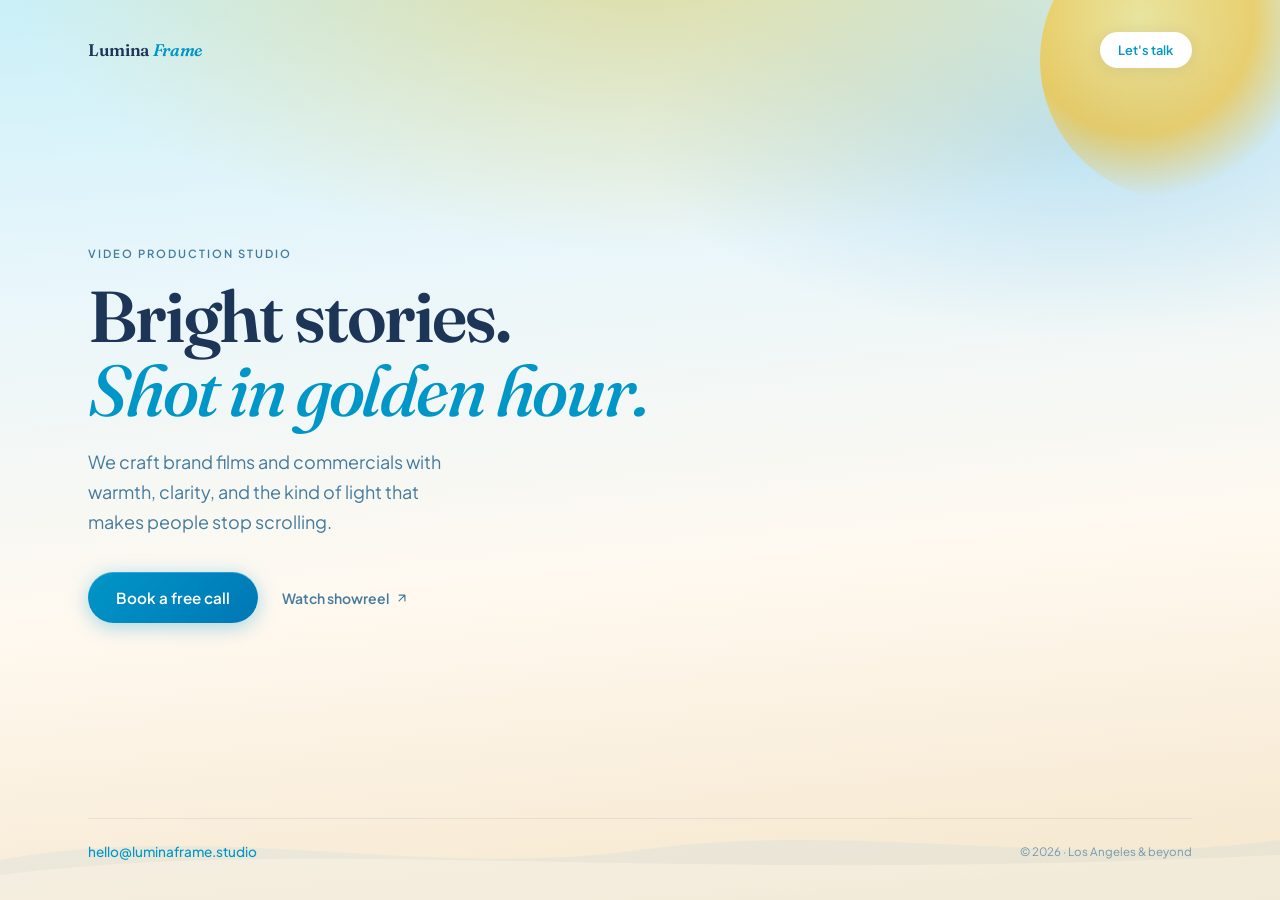
==== commit 43d03531: "Award-caliber summer light landing: single-screen, minimal content - Bright sky-to-sand gradient, su" ====
--- a/index.html
+++ b/index.html
@@ -3,197 +3,57 @@
 <head>
   <meta charset="UTF-8">
   <meta name="viewport" content="width=device-width, initial-scale=1.0, viewport-fit=cover">
-  <meta name="description" content="Lumina Frame — Cinematic video production. Brand films & commercials shot with coastal clarity.">
-  <meta name="theme-color" content="#f7f0e4">
-  <title>Lumina Frame — Video Production</title>
+  <meta name="description" content="Lumina Frame — Cinematic video production for brands that shine in the light.">
+  <meta name="theme-color" content="#caf0f8">
+  <meta property="og:title" content="Lumina Frame">
+  <meta property="og:description" content="Cinematic video production. Bright stories. Bold results.">
+  <title>Lumina Frame</title>
   <link rel="preconnect" href="https://fonts.googleapis.com">
   <link rel="preconnect" href="https://fonts.gstatic.com" crossorigin>
-  <link href="https://fonts.googleapis.com/css2?family=DM+Sans:opsz,wght@9..40,400;9..40,500;9..40,600&family=Syne:wght@700;800&display=swap" rel="stylesheet">
+  <link href="https://fonts.googleapis.com/css2?family=Fraunces:ital,opsz,wght@0,9..144,500;0,9..144,600;1,9..144,500&family=Plus+Jakarta+Sans:wght@500;600&display=swap" rel="stylesheet">
   <link rel="stylesheet" href="css/main.css">
 </head>
 <body>
 
-  <header class="nav">
-    <div class="nav-inner">
-      <a href="#" class="logo">Lumina<span>.</span>Frame</a>
-      <a href="#contact" class="nav-cta">Book a Call</a>
-    </div>
-  </header>
+  <div class="sun" aria-hidden="true"></div>
 
-  <main>
-    <!-- Hero -->
-    <section class="hero">
-      <div class="container">
-        <span class="hero-badge reveal">Open for Q3 productions</span>
-        <h1 class="reveal">Film that feels like <em>the coast</em></h1>
-        <p class="hero-lead reveal">Premium brand films and commercials — crafted with cinematic depth, delivered with clarity.</p>
-        <div class="hero-actions reveal">
-          <a href="#contact" class="btn btn-ocean">Book a Free Call</a>
-          <button type="button" class="btn btn-sand" id="showreel-trigger" data-open-reel>▶ Watch Reel</button>
-        </div>
-        <div class="hero-proof reveal">
-          <div class="proof-item">
-            <strong>240+</strong>
-            <span>Films delivered</span>
-          </div>
-          <div class="proof-item">
-            <strong>1.2B</strong>
-            <span>Views generated</span>
-          </div>
-        </div>
-      </div>
-    </section>
-
-    <!-- Showreel -->
-    <section class="showreel" aria-label="Showreel">
-      <div class="container reveal">
-        <div class="showreel-card" id="showreel-card" role="button" tabindex="0" aria-label="Play showreel">
-          <img src="https://images.unsplash.com/photo-1505118380757-91db5c8366bd?w=900&q=80" alt="Ocean aerial — cinematic production" loading="lazy">
-          <div class="showreel-overlay">
-            <div class="play-circle">▶</div>
-            <span class="showreel-label">2026 Showreel · 2 min</span>
-          </div>
-        </div>
-      </div>
-    </section>
-
-    <!-- Services -->
-    <section class="section" id="services">
-      <div class="container">
-        <p class="section-label reveal">What we make</p>
-        <h2 class="section-title reveal">Three formats. Zero filler.</h2>
-        <div class="services">
-          <article class="service reveal">
-            <span class="service-num">01</span>
-            <div>
-              <h3>Brand Films</h3>
-              <p>Emotional stories that define your brand — built for web, events, and paid campaigns.</p>
-            </div>
-          </article>
-          <article class="service reveal">
-            <span class="service-num">02</span>
-            <div>
-              <h3>Commercials</h3>
-              <p>High-impact spots for TV, streaming & social. Concept through final master.</p>
-            </div>
-          </article>
-          <article class="service reveal">
-            <span class="service-num">03</span>
-            <div>
-              <h3>Documentary</h3>
-              <p>Founder films and long-form content that builds real trust with your audience.</p>
-            </div>
-          </article>
-        </div>
-      </div>
-    </section>
-
-    <!-- Featured work -->
-    <section class="section section--ocean" id="work">
-      <div class="container">
-        <p class="section-label reveal">Featured project</p>
-        <h2 class="section-title reveal">Results on screen</h2>
-        <p class="section-desc reveal">Velora's global launch film — 12 markets, one unforgettable story.</p>
-        <article class="feature reveal">
-          <div class="feature-img">
-            <img src="https://images.unsplash.com/photo-1473496161614-88ba6e63cafe?w=900&q=80" alt="Coastal brand film still" loading="lazy">
-          </div>
-          <div class="feature-body">
-            <p class="feature-tag">Brand Film · Global Launch</p>
-            <h3>Velora — "Horizon"</h3>
-            <p>Shot across three coastlines. Drove more qualified leads in two weeks than the previous quarter.</p>
-            <div class="feature-stats">
-              <div><strong>4.2M</strong><span>Views</span></div>
-              <div><strong>38%</strong><span>Conv. lift</span></div>
-            </div>
-          </div>
-        </article>
-      </div>
-    </section>
-
-    <!-- Testimonial -->
-    <section class="section">
-      <div class="container">
-        <figure class="quote reveal">
-          <blockquote>They didn't just shoot a video — they captured exactly who we are. Our launch film outperformed every asset we'd ever run.</blockquote>
-          <figcaption cite="Sarah Kim, CMO at Velora">
-            <div class="quote-avatar">SK</div>
-            <div>
-              <strong>Sarah Kim</strong>
-              <span>CMO, Velora</span>
-            </div>
-          </figcaption>
-        </figure>
-      </div>
-    </section>
-
-    <!-- Contact -->
-    <section class="section" id="contact">
-      <div class="container">
-        <div class="contact-intro reveal">
-          <p class="section-label">Start here</p>
-          <h2>Tell us about your project</h2>
-          <p>Free 30-minute call. We'll reply within one business day with next steps — no pitch deck, no pressure.</p>
-        </div>
-        <form class="form-card reveal" id="contact-form">
-          <div class="form-success" id="form-success">
-            <div class="form-success-icon">🌊</div>
-            <h3>You're on the list</h3>
-            <p>We'll reach out within one business day. Talk soon.</p>
-          </div>
-          <div class="form-fields">
-            <div class="form-group">
-              <label for="name">Name</label>
-              <input type="text" id="name" name="name" required placeholder="Your name" autocomplete="name">
-            </div>
-            <div class="form-group">
-              <label for="email">Email</label>
-              <input type="email" id="email" name="email" required placeholder="you@company.com" autocomplete="email">
-            </div>
-            <div class="form-group">
-              <label for="type">Project type</label>
-              <select id="type" name="type" required>
-                <option value="" disabled selected>Select one</option>
-                <option>Brand film</option>
-                <option>Commercial</option>
-                <option>Documentary</option>
-                <option>Not sure yet</option>
-              </select>
-            </div>
-            <div class="form-group">
-              <label for="message">Brief</label>
-              <textarea id="message" name="message" required placeholder="Goals, timeline, budget ballpark…"></textarea>
-            </div>
-            <button type="submit" class="btn btn-ocean">Send Brief →</button>
-            <p class="form-note">3 production slots left for Q3</p>
-          </div>
-        </form>
-      </div>
-    </section>
-  </main>
-
-  <footer class="footer">
-    <div class="container">
-      <a href="#" class="logo">Lumina<span>.</span>Frame</a>
-      <p>Cinematic video production — LA · NYC · Coastal shoots worldwide</p>
-      <nav class="footer-links">
-        <a href="mailto:hello@luminaframe.studio">hello@luminaframe.studio</a>
-        <a href="#">Instagram</a>
-        <a href="#">Vimeo</a>
-      </nav>
-      <p class="footer-copy">© 2026 Lumina Frame</p>
-    </div>
-  </footer>
-
-  <div class="mobile-cta">
-    <a href="#contact" class="btn btn-ocean">Book a Free Call →</a>
+  <div class="wave" aria-hidden="true">
+    <svg viewBox="0 0 1440 120" preserveAspectRatio="none" fill="none" xmlns="http://www.w3.org/2000/svg">
+      <path d="M0 80C240 40 480 100 720 70C960 40 1200 90 1440 60V120H0V80Z" fill="rgba(142,202,230,0.25)"/>
+      <path d="M0 95C360 55 720 105 1440 75V120H0V95Z" fill="rgba(255,249,240,0.6)"/>
+    </svg>
   </div>
 
-  <div class="modal" id="video-modal" role="dialog" aria-modal="true" aria-label="Showreel">
-    <div class="modal-inner">
-      <button class="modal-close" type="button">Close ✕</button>
-      <video id="modal-video" controls playsinline poster="https://images.unsplash.com/photo-1505118380757-91db5c8366bd?w=900&q=80">
-        <source src="https://assets.mixkit.co/videos/preview/mixkit-aerial-view-of-the-ocean-waves-1080-large.mp4" type="video/mp4">
+  <div class="page">
+    <header class="nav">
+      <a href="#" class="logo">Lumina <em>Frame</em></a>
+      <a href="mailto:hello@luminaframe.studio?subject=Project%20Inquiry" class="nav-cta">Let's talk</a>
+    </header>
+
+    <main class="hero">
+      <p class="eyebrow">Video production studio</p>
+      <h1>Bright stories.<br><span>Shot in golden hour.</span></h1>
+      <p class="hero-sub">We craft brand films and commercials with warmth, clarity, and the kind of light that makes people stop scrolling.</p>
+      <div class="actions">
+        <a href="mailto:hello@luminaframe.studio?subject=Book%20a%20Call" class="btn-primary">Book a free call</a>
+        <button type="button" class="btn-ghost" id="open-reel" aria-label="Watch showreel">
+          Watch showreel
+          <svg viewBox="0 0 24 24" fill="none" stroke="currentColor" stroke-width="2" stroke-linecap="round"><path d="M7 17L17 7M17 7H7M17 7V17"/></svg>
+        </button>
+      </div>
+    </main>
+
+    <footer class="footer">
+      <a href="mailto:hello@luminaframe.studio">hello@luminaframe.studio</a>
+      <small>© 2026 · Los Angeles &amp; beyond</small>
+    </footer>
+  </div>
+
+  <div class="modal" id="modal" role="dialog" aria-modal="true" aria-label="Showreel">
+    <div class="modal-box">
+      <button type="button" class="modal-close" id="close-modal">Close</button>
+      <video id="reel" controls playsinline poster="https://images.unsplash.com/photo-1507525428034-b723cf961d3e?w=1200&q=80">
+        <source src="https://assets.mixkit.co/videos/preview/mixkit-waves-in-the-water-1164-large.mp4" type="video/mp4">
       </video>
     </div>
   </div>
--- a/css/main.css
+++ b/css/main.css
@@ -1,727 +1,350 @@
-/* Lumina Frame — beach palette, mobile-first */
+/* Lumina Frame — award-caliber summer light */
 
 *, *::before, *::after { box-sizing: border-box; margin: 0; padding: 0; }
 
 :root {
-  --sand-50: #fdfbf7;
-  --sand-100: #f7f0e4;
-  --sand-200: #eadfce;
-  --sand-300: #d4c4a8;
-  --sand-400: #b8a078;
-  --ocean-900: #0a3342;
-  --ocean-800: #0c4a6e;
-  --ocean-700: #0e7490;
-  --ocean-600: #0891b2;
-  --ocean-500: #22b8d0;
-  --ocean-200: #a5e3f0;
-  --ocean-100: #d4f1f7;
+  --sky: #8ecae6;
+  --sky-soft: #caf0f8;
+  --sky-pale: #e8f6fb;
+  --sand: #fff9f0;
+  --sand-deep: #f5e6cc;
+  --sun: #ffb703;
+  --sun-soft: rgba(255, 183, 3, 0.35);
+  --ocean: #0096c7;
+  --ocean-hover: #0077b6;
+  --ink: #1d3557;
+  --ink-soft: #457b9d;
   --white: #ffffff;
-  --text: var(--ocean-900);
-  --muted: rgba(10, 51, 66, 0.68);
-  --border: rgba(10, 51, 66, 0.1);
-  --font-display: 'Syne', system-ui, sans-serif;
-  --font-body: 'DM Sans', system-ui, sans-serif;
-  --ease: cubic-bezier(0.16, 1, 0.3, 1);
-  --nav-h: 60px;
-  --cta-bar-h: 64px;
+  --font-display: 'Fraunces', Georgia, serif;
+  --font-body: 'Plus Jakarta Sans', system-ui, sans-serif;
+  --ease: cubic-bezier(0.22, 1, 0.36, 1);
 }
 
 html {
   scroll-behavior: smooth;
-  scroll-padding-top: calc(var(--nav-h) + 1rem);
+  -webkit-text-size-adjust: 100%;
 }
 
 body {
   font-family: var(--font-body);
-  background: var(--sand-100);
-  color: var(--text);
-  line-height: 1.55;
+  color: var(--ink);
+  min-height: 100dvh;
   overflow-x: hidden;
   -webkit-font-smoothing: antialiased;
-  padding-bottom: var(--cta-bar-h);
-}
-
-@media (min-width: 768px) {
-  body { padding-bottom: 0; }
-}
-
-img, video { max-width: 100%; display: block; }
+  background:
+    radial-gradient(ellipse 90% 60% at 50% -5%, var(--sun-soft), transparent 55%),
+    radial-gradient(ellipse 70% 45% at 85% 15%, rgba(142, 202, 230, 0.45), transparent 50%),
+    linear-gradient(175deg, var(--sky-soft) 0%, var(--sky-pale) 28%, var(--sand) 62%, var(--sand-deep) 100%);
+  background-attachment: fixed;
+}
+
 a { color: inherit; text-decoration: none; }
-button, input, select, textarea { font: inherit; color: inherit; }
-button { cursor: pointer; border: none; background: none; }
-
-.container {
-  width: min(680px, calc(100% - 1.5rem));
-  margin-inline: auto;
-}
-
-@media (min-width: 1024px) {
-  .container { width: min(1040px, calc(100% - 3rem)); }
-}
-
-/* Nav */
-.nav {
+button { font: inherit; cursor: pointer; border: none; background: none; color: inherit; }
+
+/* Decorative sun */
+.sun {
   position: fixed;
-  top: 0;
-  left: 0;
-  right: 0;
-  z-index: 100;
-  height: var(--nav-h);
-  display: flex;
-  align-items: center;
-  background: rgba(247, 240, 228, 0.88);
-  backdrop-filter: blur(16px);
-  border-bottom: 1px solid var(--border);
-}
-
-.nav-inner {
-  display: flex;
-  align-items: center;
-  justify-content: space-between;
-  width: min(680px, calc(100% - 1.5rem));
-  margin-inline: auto;
-}
-
-@media (min-width: 1024px) {
-  .nav-inner { width: min(1040px, calc(100% - 3rem)); }
-}
-
-.logo {
-  font-family: var(--font-display);
-  font-weight: 800;
-  font-size: 0.95rem;
-  letter-spacing: 0.1em;
-  text-transform: uppercase;
-  color: var(--ocean-800);
-}
-
-.logo span { color: var(--ocean-600); }
-
-.nav-cta {
-  font-size: 0.8rem;
-  font-weight: 600;
-  padding: 0.55rem 1rem;
-  border-radius: 999px;
-  background: var(--ocean-700);
-  color: var(--white);
-  transition: background 0.2s, transform 0.2s;
-}
-
-.nav-cta:active { transform: scale(0.97); }
-
-@media (min-width: 768px) {
-  .nav-cta { padding: 0.65rem 1.25rem; font-size: 0.875rem; }
-  .nav-cta:hover { background: var(--ocean-800); }
-}
-
-/* Buttons */
-.btn {
-  display: inline-flex;
-  align-items: center;
-  justify-content: center;
-  gap: 0.4rem;
-  width: 100%;
-  padding: 0.9rem 1.25rem;
-  border-radius: 14px;
-  font-size: 0.95rem;
-  font-weight: 600;
-  transition: transform 0.2s var(--ease), box-shadow 0.2s, background 0.2s;
-}
-
-.btn:active { transform: scale(0.98); }
-
-.btn-ocean {
-  background: var(--ocean-700);
-  color: var(--white);
-  box-shadow: 0 4px 20px rgba(14, 116, 144, 0.25);
-}
-
-.btn-ocean:hover {
-  background: var(--ocean-800);
-  box-shadow: 0 8px 28px rgba(14, 116, 144, 0.3);
-}
-
-.btn-sand {
-  background: var(--white);
-  color: var(--ocean-800);
-  border: 1.5px solid var(--border);
-}
-
-.btn-sand:hover {
-  border-color: var(--ocean-500);
-  background: var(--sand-50);
-}
-
-@media (min-width: 480px) {
-  .btn-row { display: flex; gap: 0.65rem; }
-  .btn-row .btn { width: auto; flex: 1; }
-}
-
-/* Hero */
-.hero {
-  padding: calc(var(--nav-h) + 1.75rem) 0 2.5rem;
-  background:
-    radial-gradient(ellipse 120% 80% at 50% -20%, var(--ocean-200) 0%, transparent 55%),
-    linear-gradient(180deg, var(--sand-50) 0%, var(--sand-100) 100%);
-}
-
-.hero-badge {
-  display: inline-block;
-  font-size: 0.65rem;
-  font-weight: 600;
-  letter-spacing: 0.1em;
-  text-transform: uppercase;
-  color: var(--ocean-700);
-  background: var(--ocean-100);
-  padding: 0.35rem 0.75rem;
-  border-radius: 999px;
-  margin-bottom: 1rem;
-}
-
-.hero h1 {
-  font-family: var(--font-display);
-  font-size: clamp(2rem, 8.5vw, 3.25rem);
-  font-weight: 800;
-  line-height: 1.05;
-  letter-spacing: -0.03em;
-  color: var(--ocean-900);
-  margin-bottom: 0.85rem;
-  max-width: 14ch;
-}
-
-.hero h1 em {
-  font-style: normal;
-  color: var(--ocean-600);
-}
-
-.hero-lead {
-  font-size: 1rem;
-  color: var(--muted);
-  max-width: 34ch;
-  margin-bottom: 1.5rem;
-  line-height: 1.65;
-}
-
-.hero-actions {
-  display: flex;
-  flex-direction: column;
-  gap: 0.6rem;
-  margin-bottom: 2rem;
-}
-
-.hero-proof {
-  display: flex;
-  gap: 1.5rem;
-  padding-top: 1.25rem;
-  border-top: 1px solid var(--border);
-}
-
-.proof-item strong {
-  display: block;
-  font-family: var(--font-display);
-  font-size: 1.35rem;
-  font-weight: 800;
-  color: var(--ocean-700);
-  line-height: 1;
-}
-
-.proof-item span {
-  font-size: 0.65rem;
-  text-transform: uppercase;
-  letter-spacing: 0.06em;
-  color: var(--muted);
-}
-
-/* Showreel */
-.showreel {
-  padding: 0 0 2.5rem;
-}
-
-.showreel-card {
-  position: relative;
-  border-radius: 20px;
-  overflow: hidden;
-  border: 1px solid var(--border);
-  box-shadow: 0 12px 40px rgba(10, 51, 66, 0.08);
-  cursor: pointer;
-  aspect-ratio: 16/10;
-  background: var(--ocean-900);
-}
-
-.showreel-card img {
-  width: 100%;
-  height: 100%;
-  object-fit: cover;
-  opacity: 0.92;
-}
-
-.showreel-overlay {
-  position: absolute;
-  inset: 0;
-  display: flex;
-  flex-direction: column;
-  align-items: center;
-  justify-content: center;
-  gap: 0.75rem;
-  background: linear-gradient(to top, rgba(10, 51, 66, 0.55), rgba(10, 51, 66, 0.15));
-}
-
-.play-circle {
-  width: 56px;
-  height: 56px;
+  top: -80px;
+  right: -40px;
+  width: min(280px, 55vw);
+  height: min(280px, 55vw);
   border-radius: 50%;
-  background: var(--sand-100);
-  color: var(--ocean-800);
-  display: flex;
-  align-items: center;
-  justify-content: center;
-  font-size: 1.1rem;
-  padding-left: 3px;
-  box-shadow: 0 8px 24px rgba(0, 0, 0, 0.2);
-}
-
-.showreel-label {
-  font-size: 0.7rem;
-  font-weight: 600;
-  letter-spacing: 0.12em;
-  text-transform: uppercase;
-  color: var(--sand-50);
-}
-
-/* Sections */
-.section {
-  padding: 2.5rem 0;
-}
-
-.section--ocean {
-  background: linear-gradient(165deg, var(--ocean-800) 0%, var(--ocean-900) 100%);
-  color: var(--sand-50);
-}
-
-.section--ocean .section-label { color: var(--ocean-200); }
-.section--ocean .section-desc { color: rgba(253, 251, 247, 0.75); }
-
-.section-label {
-  font-size: 0.65rem;
-  font-weight: 600;
-  letter-spacing: 0.14em;
-  text-transform: uppercase;
-  color: var(--ocean-600);
-  margin-bottom: 0.5rem;
-}
-
-.section-title {
-  font-family: var(--font-display);
-  font-size: clamp(1.5rem, 5vw, 2rem);
-  font-weight: 800;
-  line-height: 1.1;
-  letter-spacing: -0.02em;
-  margin-bottom: 0.65rem;
-}
-
-.section-desc {
-  color: var(--muted);
-  font-size: 0.925rem;
-  line-height: 1.6;
-  margin-bottom: 1.5rem;
-}
-
-/* Services — compact list */
-.services {
-  display: flex;
-  flex-direction: column;
-  gap: 0.65rem;
-}
-
-.service {
-  display: flex;
-  gap: 1rem;
-  align-items: flex-start;
-  padding: 1.1rem 1.15rem;
-  background: var(--white);
-  border: 1px solid var(--border);
-  border-radius: 16px;
-  transition: border-color 0.2s, box-shadow 0.2s;
-}
-
-.service:hover {
-  border-color: var(--ocean-200);
-  box-shadow: 0 6px 24px rgba(10, 51, 66, 0.06);
-}
-
-.service-num {
-  flex-shrink: 0;
-  width: 28px;
-  height: 28px;
-  border-radius: 8px;
-  background: var(--ocean-100);
-  color: var(--ocean-700);
-  font-family: var(--font-display);
-  font-weight: 800;
-  font-size: 0.8rem;
-  display: flex;
-  align-items: center;
-  justify-content: center;
-}
-
-.service h3 {
-  font-family: var(--font-display);
-  font-size: 0.95rem;
-  font-weight: 700;
-  margin-bottom: 0.2rem;
-  color: var(--ocean-900);
-}
-
-.service p {
-  font-size: 0.825rem;
-  color: var(--muted);
-  line-height: 1.5;
-}
-
-/* Featured work */
-.feature {
-  border-radius: 20px;
-  overflow: hidden;
-  background: var(--white);
-  border: 1px solid var(--border);
-  box-shadow: 0 12px 40px rgba(10, 51, 66, 0.06);
-}
-
-.feature-img {
-  aspect-ratio: 16/11;
-  overflow: hidden;
-}
-
-.feature-img img {
-  width: 100%;
-  height: 100%;
-  object-fit: cover;
-}
-
-.feature-body {
-  padding: 1.25rem 1.25rem 1.5rem;
-}
-
-.feature-tag {
-  font-size: 0.6rem;
-  font-weight: 600;
-  letter-spacing: 0.1em;
-  text-transform: uppercase;
-  color: var(--ocean-600);
-  margin-bottom: 0.35rem;
-}
-
-.feature-body h3 {
-  font-family: var(--font-display);
-  font-size: 1.15rem;
-  font-weight: 700;
-  margin-bottom: 0.35rem;
-}
-
-.feature-body > p {
-  font-size: 0.85rem;
-  color: var(--muted);
-  margin-bottom: 1rem;
-}
-
-.feature-stats {
-  display: flex;
-  gap: 1.75rem;
-  padding-top: 1rem;
-  border-top: 1px solid var(--border);
-}
-
-.feature-stats strong {
-  display: block;
-  font-family: var(--font-display);
-  font-size: 1.1rem;
-  color: var(--ocean-700);
-}
-
-.feature-stats span {
-  font-size: 0.6rem;
-  text-transform: uppercase;
-  letter-spacing: 0.06em;
-  color: var(--muted);
-}
-
-/* Quote */
-.quote {
-  padding: 1.75rem;
-  border-radius: 20px;
-  background: var(--white);
-  border: 1px solid var(--border);
-  position: relative;
-}
-
-.quote::before {
-  content: '"';
-  position: absolute;
-  top: 0.5rem;
-  left: 1rem;
-  font-family: var(--font-display);
-  font-size: 4rem;
-  line-height: 1;
-  color: var(--ocean-100);
+  background: radial-gradient(circle at 35% 35%, #ffe066 0%, var(--sun) 45%, rgba(255, 183, 3, 0) 70%);
+  opacity: 0.55;
   pointer-events: none;
-}
-
-.quote blockquote {
-  position: relative;
-  font-size: 0.95rem;
-  line-height: 1.65;
-  color: var(--ocean-900);
-  margin-bottom: 1.25rem;
-}
-
-.quote cite {
-  display: flex;
-  align-items: center;
-  gap: 0.65rem;
-  font-style: normal;
-}
-
-.quote-avatar {
-  width: 40px;
-  height: 40px;
-  border-radius: 50%;
-  background: linear-gradient(135deg, var(--ocean-500), var(--ocean-700));
-  color: var(--white);
-  font-family: var(--font-display);
-  font-weight: 800;
-  font-size: 0.75rem;
-  display: flex;
-  align-items: center;
-  justify-content: center;
-}
-
-.quote cite strong { display: block; font-size: 0.85rem; }
-.quote cite span { font-size: 0.75rem; color: var(--muted); }
-
-/* Contact */
-.contact-intro {
-  margin-bottom: 1.25rem;
-}
-
-.contact-intro h2 {
-  font-family: var(--font-display);
-  font-size: clamp(1.5rem, 5vw, 2rem);
-  font-weight: 800;
-  line-height: 1.1;
-  margin-bottom: 0.5rem;
-}
-
-.contact-intro p {
-  font-size: 0.9rem;
-  color: var(--muted);
-  line-height: 1.6;
-}
-
-.form-card {
-  background: var(--white);
-  border: 1px solid var(--border);
-  border-radius: 20px;
-  padding: 1.25rem;
-  box-shadow: 0 8px 32px rgba(10, 51, 66, 0.05);
-}
-
-.form-group {
-  margin-bottom: 0.85rem;
-}
-
-.form-group label {
-  display: block;
-  font-size: 0.7rem;
-  font-weight: 600;
-  letter-spacing: 0.05em;
-  text-transform: uppercase;
-  color: var(--muted);
-  margin-bottom: 0.35rem;
-}
-
-.form-group input,
-.form-group select,
-.form-group textarea {
-  width: 100%;
-  padding: 0.8rem 0.9rem;
-  border-radius: 12px;
-  border: 1.5px solid var(--border);
-  background: var(--sand-50);
-  transition: border-color 0.2s, box-shadow 0.2s;
-}
-
-.form-group input:focus,
-.form-group select:focus,
-.form-group textarea:focus {
-  outline: none;
-  border-color: var(--ocean-500);
-  box-shadow: 0 0 0 3px rgba(34, 184, 208, 0.15);
-}
-
-.form-group textarea {
-  min-height: 96px;
-  resize: vertical;
-}
-
-.form-note {
-  font-size: 0.75rem;
-  color: var(--muted);
-  text-align: center;
-  margin-top: 0.75rem;
-}
-
-.form-success {
-  display: none;
-  text-align: center;
-  padding: 1.5rem 0.5rem;
-}
-
-.form-success.show { display: block; }
-.form-success.show + .form-fields { display: none; }
-
-.form-success-icon { font-size: 2.5rem; margin-bottom: 0.75rem; }
-
-.form-success h3 {
-  font-family: var(--font-display);
-  font-size: 1.25rem;
-  margin-bottom: 0.35rem;
-  color: var(--ocean-800);
-}
-
-.form-success p { font-size: 0.85rem; color: var(--muted); }
-
-/* Footer */
-.footer {
-  padding: 2rem 0 1.5rem;
-  text-align: center;
-  border-top: 1px solid var(--border);
-}
-
-.footer .logo { margin-bottom: 0.5rem; display: inline-block; }
-
-.footer p {
-  font-size: 0.8rem;
-  color: var(--muted);
-  margin-bottom: 1rem;
-}
-
-.footer-links {
-  display: flex;
-  justify-content: center;
-  gap: 1.25rem;
-  flex-wrap: wrap;
-  margin-bottom: 1.25rem;
-}
-
-.footer-links a {
-  font-size: 0.8rem;
-  color: var(--ocean-700);
-  font-weight: 500;
-}
-
-.footer-copy {
-  font-size: 0.7rem;
-  color: var(--muted);
-  opacity: 0.7;
-}
-
-/* Mobile sticky CTA */
-.mobile-cta {
+  z-index: 0;
+  animation: sun-pulse 8s ease-in-out infinite alternate;
+}
+
+@keyframes sun-pulse {
+  to { transform: scale(1.06); opacity: 0.62; }
+}
+
+/* Wave footer decoration */
+.wave {
   position: fixed;
   bottom: 0;
   left: 0;
   right: 0;
-  z-index: 90;
-  padding: 0.65rem 0.75rem;
-  padding-bottom: max(0.65rem, env(safe-area-inset-bottom));
-  background: rgba(247, 240, 228, 0.95);
-  backdrop-filter: blur(12px);
-  border-top: 1px solid var(--border);
-  box-shadow: 0 -4px 24px rgba(10, 51, 66, 0.06);
-}
-
-.mobile-cta .btn {
-  padding: 0.75rem;
+  height: 120px;
+  z-index: 0;
+  pointer-events: none;
+  opacity: 0.5;
+}
+
+.wave svg {
+  width: 100%;
+  height: 100%;
+  display: block;
+}
+
+/* Layout shell */
+.page {
+  position: relative;
+  z-index: 1;
+  min-height: 100dvh;
+  display: flex;
+  flex-direction: column;
+  padding: max(1.25rem, env(safe-area-inset-top)) max(1.25rem, env(safe-area-inset-right)) max(1.5rem, env(safe-area-inset-bottom)) max(1.25rem, env(safe-area-inset-left));
+}
+
+/* Nav */
+.nav {
+  display: flex;
+  align-items: center;
+  justify-content: space-between;
+  margin-bottom: auto;
+  animation: rise 1s var(--ease) both;
+}
+
+.logo {
+  font-family: var(--font-display);
+  font-size: 1.05rem;
+  font-weight: 600;
+  letter-spacing: -0.02em;
+  color: var(--ink);
+}
+
+.logo em {
+  font-style: italic;
+  color: var(--ocean);
+}
+
+.nav-cta {
+  font-size: 0.8rem;
+  font-weight: 600;
+  padding: 0.55rem 1.1rem;
+  border-radius: 999px;
+  background: var(--white);
+  color: var(--ocean);
+  box-shadow: 0 2px 16px rgba(29, 53, 87, 0.08);
+  border: 1px solid rgba(255, 255, 255, 0.8);
+  transition: transform 0.25s var(--ease), box-shadow 0.25s, background 0.25s;
+}
+
+.nav-cta:hover {
+  transform: translateY(-1px);
+  box-shadow: 0 6px 24px rgba(0, 150, 199, 0.18);
+  background: var(--white);
+}
+
+.nav-cta:active { transform: scale(0.98); }
+
+/* Hero */
+.hero {
+  flex: 1;
+  display: flex;
+  flex-direction: column;
+  justify-content: center;
+  padding: 2.5rem 0 3rem;
+  max-width: 36rem;
+}
+
+.eyebrow {
+  font-size: 0.7rem;
+  font-weight: 600;
+  letter-spacing: 0.18em;
+  text-transform: uppercase;
+  color: var(--ink-soft);
+  margin-bottom: 1.25rem;
+  animation: rise 1s var(--ease) 0.08s both;
+}
+
+.hero h1 {
+  font-family: var(--font-display);
+  font-size: clamp(2.75rem, 11vw, 4.5rem);
+  font-weight: 600;
+  line-height: 1.02;
+  letter-spacing: -0.03em;
+  color: var(--ink);
+  margin-bottom: 1.25rem;
+  animation: rise 1s var(--ease) 0.16s both;
+}
+
+.hero h1 span {
+  display: block;
+  font-style: italic;
+  font-weight: 500;
+  color: var(--ocean);
+}
+
+.hero-sub {
+  font-size: clamp(1rem, 3.5vw, 1.125rem);
+  line-height: 1.65;
+  color: var(--ink-soft);
+  max-width: 28ch;
+  margin-bottom: 2.25rem;
+  animation: rise 1s var(--ease) 0.24s both;
+}
+
+.actions {
+  display: flex;
+  flex-direction: column;
+  gap: 0.85rem;
+  animation: rise 1s var(--ease) 0.32s both;
+}
+
+.btn-primary {
+  display: inline-flex;
+  align-items: center;
+  justify-content: center;
+  gap: 0.5rem;
+  padding: 1rem 1.75rem;
+  border-radius: 999px;
+  font-size: 0.95rem;
+  font-weight: 600;
+  color: var(--white);
+  background: linear-gradient(135deg, var(--ocean) 0%, var(--ocean-hover) 100%);
+  box-shadow:
+    0 4px 20px rgba(0, 150, 199, 0.35),
+    inset 0 1px 0 rgba(255, 255, 255, 0.2);
+  transition: transform 0.3s var(--ease), box-shadow 0.3s;
+}
+
+.btn-primary:hover {
+  transform: translateY(-2px);
+  box-shadow: 0 10px 32px rgba(0, 150, 199, 0.4);
+}
+
+.btn-primary:active { transform: scale(0.98); }
+
+.btn-ghost {
   font-size: 0.875rem;
-  border-radius: 12px;
-}
-
-@media (min-width: 768px) {
-  .mobile-cta { display: none; }
-}
-
-/* Modal */
+  font-weight: 600;
+  color: var(--ink-soft);
+  display: inline-flex;
+  align-items: center;
+  gap: 0.35rem;
+  padding: 0.5rem 0;
+  transition: color 0.2s, gap 0.25s var(--ease);
+}
+
+.btn-ghost:hover {
+  color: var(--ocean);
+  gap: 0.55rem;
+}
+
+.btn-ghost svg {
+  width: 14px;
+  height: 14px;
+  transition: transform 0.25s var(--ease);
+}
+
+.btn-ghost:hover svg { transform: translate(2px, -2px); }
+
+/* Footer strip */
+.footer {
+  display: flex;
+  flex-wrap: wrap;
+  align-items: center;
+  justify-content: space-between;
+  gap: 0.75rem 1.5rem;
+  padding-top: 1.5rem;
+  border-top: 1px solid rgba(29, 53, 87, 0.08);
+  animation: rise 1s var(--ease) 0.48s both;
+}
+
+.footer a {
+  font-size: 0.85rem;
+  font-weight: 500;
+  color: var(--ocean);
+  transition: opacity 0.2s;
+}
+
+.footer a:hover { opacity: 0.75; }
+
+.footer small {
+  font-size: 0.72rem;
+  color: var(--ink-soft);
+  opacity: 0.7;
+}
+
+@keyframes rise {
+  from {
+    opacity: 0;
+    transform: translateY(20px);
+  }
+}
+
+/* Modal — light overlay */
 .modal {
   position: fixed;
   inset: 0;
-  z-index: 200;
-  background: rgba(10, 51, 66, 0.92);
+  z-index: 100;
   display: flex;
   align-items: center;
   justify-content: center;
-  padding: 1rem;
+  padding: 1.25rem;
+  background: rgba(232, 246, 251, 0.88);
+  backdrop-filter: blur(20px);
   opacity: 0;
   visibility: hidden;
-  transition: opacity 0.3s, visibility 0.3s;
-}
-
-.modal.open { opacity: 1; visibility: visible; }
-
-.modal-inner {
+  transition: opacity 0.4s, visibility 0.4s;
+}
+
+.modal.open {
+  opacity: 1;
+  visibility: visible;
+}
+
+.modal-box {
   width: min(720px, 100%);
   position: relative;
+  animation: modal-in 0.5s var(--ease) both;
+}
+
+@keyframes modal-in {
+  from {
+    opacity: 0;
+    transform: scale(0.96) translateY(12px);
+  }
 }
 
 .modal-close {
   position: absolute;
-  top: -2.25rem;
+  top: -2.5rem;
   right: 0;
-  color: var(--sand-100);
-  font-size: 0.8rem;
-  font-weight: 600;
-  letter-spacing: 0.06em;
+  font-size: 0.75rem;
+  font-weight: 600;
+  letter-spacing: 0.08em;
   text-transform: uppercase;
-  opacity: 0.85;
+  color: var(--ink-soft);
 }
 
 .modal video {
   width: 100%;
-  border-radius: 16px;
-  border: 2px solid rgba(255, 255, 255, 0.1);
-}
-
-/* Reveal */
-.reveal {
-  opacity: 0;
-  transform: translateY(16px);
-  transition: opacity 0.55s var(--ease), transform 0.55s var(--ease);
-}
-
-.reveal.visible {
-  opacity: 1;
-  transform: none;
-}
-
-/* Desktop layout tweaks */
+  border-radius: 20px;
+  box-shadow: 0 24px 64px rgba(29, 53, 87, 0.15);
+  border: 3px solid var(--white);
+}
+
 @media (min-width: 768px) {
-  :root { --nav-h: 72px; }
-
-  .hero { padding-top: calc(var(--nav-h) + 3rem); padding-bottom: 3rem; }
-  .hero-actions { flex-direction: row; }
-  .hero-actions .btn { width: auto; }
-  .section { padding: 3.5rem 0; }
-
-  .split {
-    display: grid;
-    grid-template-columns: 1fr 1fr;
-    gap: 3rem;
+  .page {
+    padding: 2rem 3rem 2.5rem;
+    max-width: 1200px;
+    margin-inline: auto;
+    width: 100%;
+  }
+
+  .hero {
+    max-width: 42rem;
+    padding: 4rem 0 5rem;
+  }
+
+  .actions {
+    flex-direction: row;
     align-items: center;
-  }
-
-  .services { gap: 0.75rem; }
-}
-
-@media (min-width: 1024px) {
-  .hero h1 { max-width: none; }
-  .hero-lead { font-size: 1.05rem; }
-}
+    gap: 1.5rem;
+  }
+
+  .btn-primary {
+    width: auto;
+  }
+}
+
+@media (prefers-reduced-motion: reduce) {
+  *, *::before, *::after {
+    animation-duration: 0.01ms !important;
+    transition-duration: 0.01ms !important;
+  }
+}
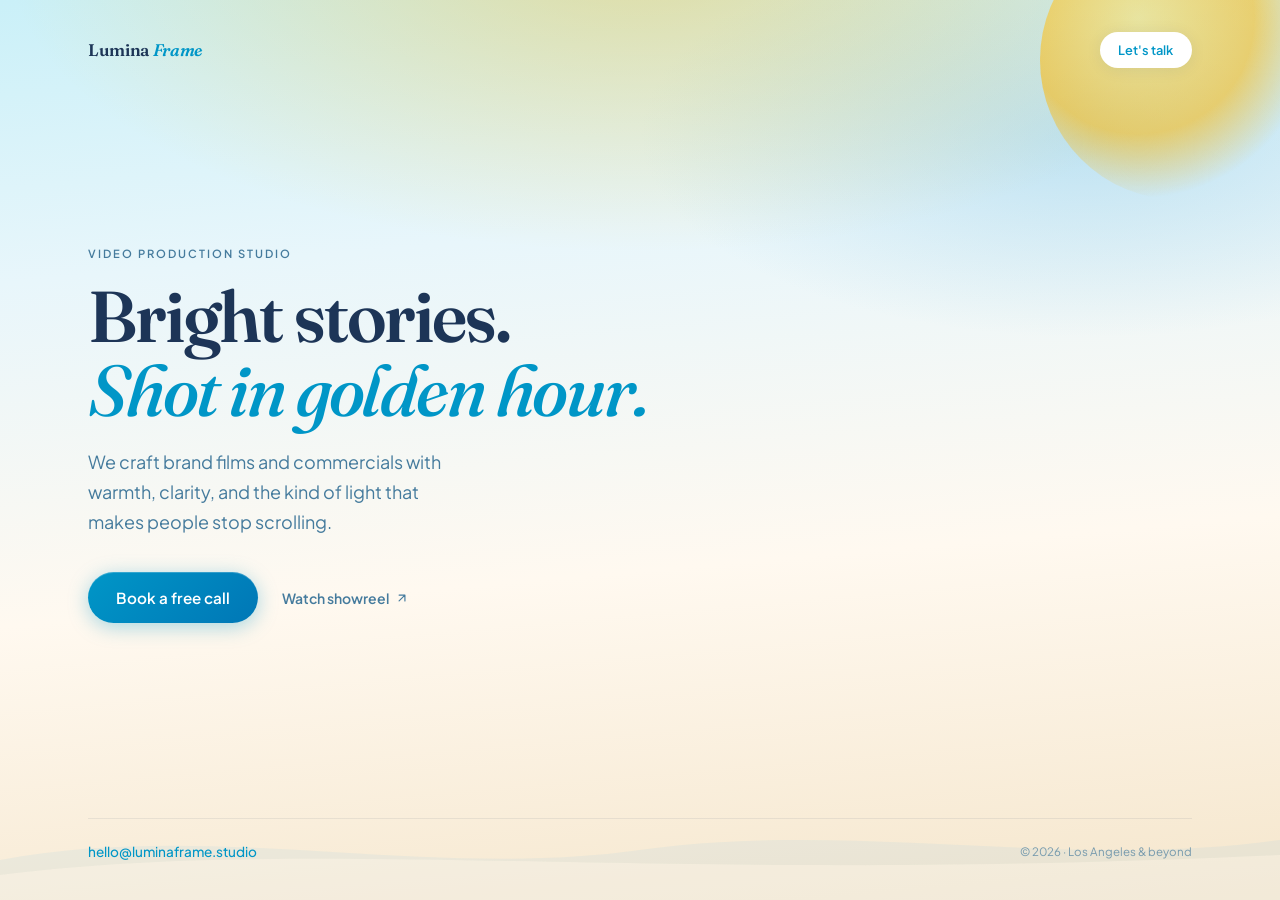
==== commit 8881f686: "Fix invisible page: complete animation keyframes and font URL - Add explicit 'to' keyframes so conte" ====
--- a/index.html
+++ b/index.html
@@ -10,7 +10,7 @@
   <title>Lumina Frame</title>
   <link rel="preconnect" href="https://fonts.googleapis.com">
   <link rel="preconnect" href="https://fonts.gstatic.com" crossorigin>
-  <link href="https://fonts.googleapis.com/css2?family=Fraunces:ital,opsz,wght@0,9..144,500;0,9..144,600;1,9..144,500&family=Plus+Jakarta+Sans:wght@500;600&display=swap" rel="stylesheet">
+  <link href="https://fonts.googleapis.com/css2?family=Fraunces:ital,wght@0,500;0,600;1,500&family=Plus+Jakarta+Sans:wght@500;600&display=swap" rel="stylesheet">
   <link rel="stylesheet" href="css/main.css">
 </head>
 <body>
--- a/css/main.css
+++ b/css/main.css
@@ -35,7 +35,6 @@
     radial-gradient(ellipse 90% 60% at 50% -5%, var(--sun-soft), transparent 55%),
     radial-gradient(ellipse 70% 45% at 85% 15%, rgba(142, 202, 230, 0.45), transparent 50%),
     linear-gradient(175deg, var(--sky-soft) 0%, var(--sky-pale) 28%, var(--sand) 62%, var(--sand-deep) 100%);
-  background-attachment: fixed;
 }
 
 a { color: inherit; text-decoration: none; }
@@ -264,6 +263,10 @@
     opacity: 0;
     transform: translateY(20px);
   }
+  to {
+    opacity: 1;
+    transform: translateY(0);
+  }
 }
 
 /* Modal — light overlay */
@@ -298,6 +301,10 @@
     opacity: 0;
     transform: scale(0.96) translateY(12px);
   }
+  to {
+    opacity: 1;
+    transform: scale(1) translateY(0);
+  }
 }
 
 .modal-close {
@@ -347,4 +354,15 @@
     animation-duration: 0.01ms !important;
     transition-duration: 0.01ms !important;
   }
-}
+
+  .nav,
+  .eyebrow,
+  .hero h1,
+  .hero-sub,
+  .actions,
+  .footer {
+    opacity: 1 !important;
+    transform: none !important;
+    animation: none !important;
+  }
+}
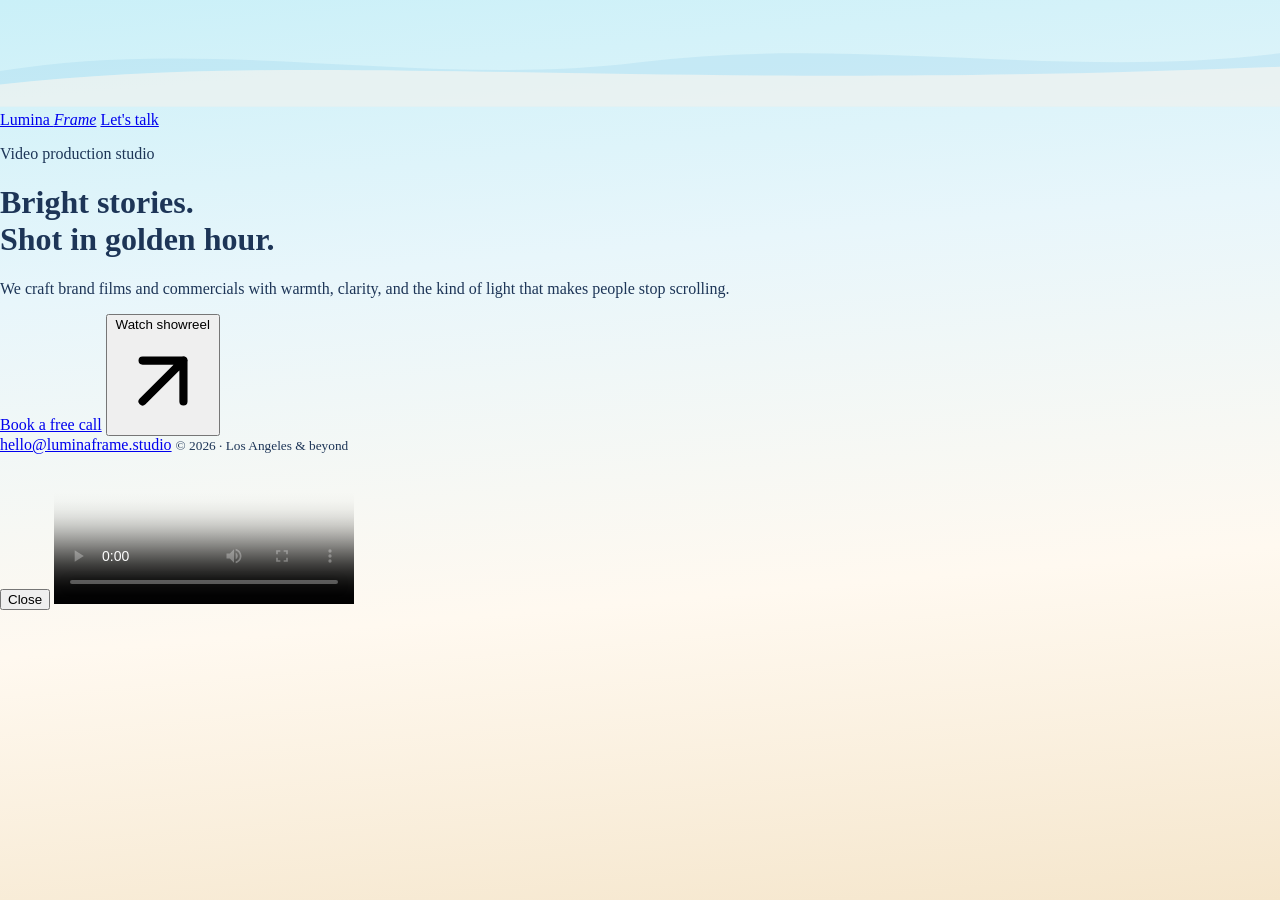
==== commit 98e2051e: "Force light beach background: inline critical CSS, absolute asset paths - Inline sky-to-sand gradien" ====
--- a/index.html
+++ b/index.html
@@ -5,13 +5,28 @@
   <meta name="viewport" content="width=device-width, initial-scale=1.0, viewport-fit=cover">
   <meta name="description" content="Lumina Frame — Cinematic video production for brands that shine in the light.">
   <meta name="theme-color" content="#caf0f8">
+  <meta name="color-scheme" content="light">
   <meta property="og:title" content="Lumina Frame">
   <meta property="og:description" content="Cinematic video production. Bright stories. Bold results.">
   <title>Lumina Frame</title>
   <link rel="preconnect" href="https://fonts.googleapis.com">
   <link rel="preconnect" href="https://fonts.gstatic.com" crossorigin>
   <link href="https://fonts.googleapis.com/css2?family=Fraunces:ital,wght@0,500;0,600;1,500&family=Plus+Jakarta+Sans:wght@500;600&display=swap" rel="stylesheet">
-  <link rel="stylesheet" href="css/main.css">
+  <style>
+    /* Critical light-mode styles — load even if external CSS fails */
+    html {
+      color-scheme: light only;
+      background-color: #b8e4f5;
+    }
+    body {
+      margin: 0;
+      min-height: 100dvh;
+      background-color: #caf0f8;
+      background-image: linear-gradient(175deg, #caf0f8 0%, #e8f6fb 30%, #fff9f0 65%, #f5e6cc 100%);
+      color: #1d3557;
+    }
+  </style>
+  <link rel="stylesheet" href="/csgo-auto-tournament-bot/css/main.css?v=3">
 </head>
 <body>
 
@@ -58,6 +73,6 @@
     </div>
   </div>
 
-  <script src="js/main.js" defer></script>
+  <script src="/csgo-auto-tournament-bot/js/main.js?v=3" defer></script>
 </body>
 </html>
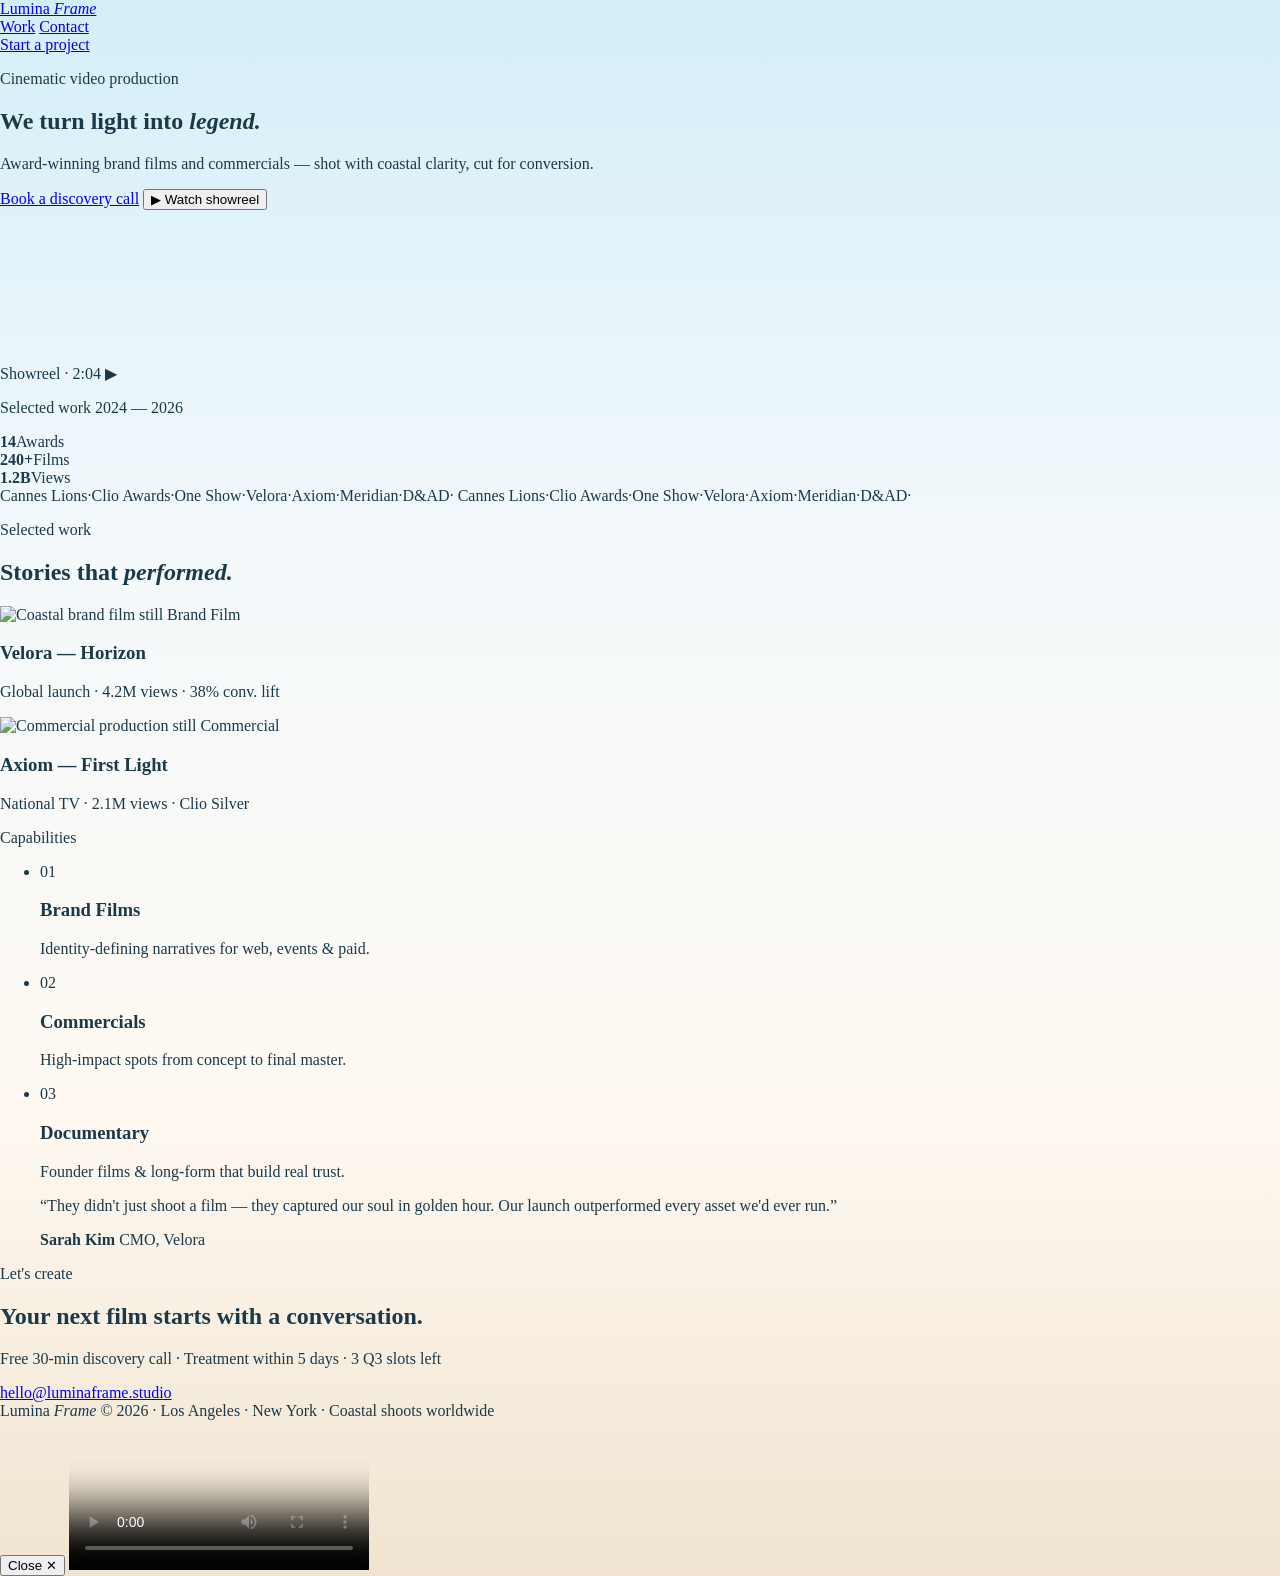
==== commit bbf92545: "Award-caliber cinematic redesign: hero reel, work, light coastal palette - Cinematic hero with loopi" ====
--- a/index.html
+++ b/index.html
@@ -3,76 +3,185 @@
 <head>
   <meta charset="UTF-8">
   <meta name="viewport" content="width=device-width, initial-scale=1.0, viewport-fit=cover">
-  <meta name="description" content="Lumina Frame — Cinematic video production for brands that shine in the light.">
-  <meta name="theme-color" content="#caf0f8">
+  <meta name="description" content="Lumina Frame — Award-winning cinematic video production. Brand films & commercials.">
+  <meta name="theme-color" content="#e8f4fc">
   <meta name="color-scheme" content="light">
-  <meta property="og:title" content="Lumina Frame">
-  <meta property="og:description" content="Cinematic video production. Bright stories. Bold results.">
-  <title>Lumina Frame</title>
+  <title>Lumina Frame — Cinematic Video Production</title>
   <link rel="preconnect" href="https://fonts.googleapis.com">
   <link rel="preconnect" href="https://fonts.gstatic.com" crossorigin>
-  <link href="https://fonts.googleapis.com/css2?family=Fraunces:ital,wght@0,500;0,600;1,500&family=Plus+Jakarta+Sans:wght@500;600&display=swap" rel="stylesheet">
+  <link href="https://fonts.googleapis.com/css2?family=Cormorant+Garamond:ital,wght@0,500;0,600;1,500;1,600&family=Plus+Jakarta+Sans:wght@400;500;600&display=swap" rel="stylesheet">
   <style>
-    /* Critical light-mode styles — load even if external CSS fails */
-    html {
-      color-scheme: light only;
-      background-color: #b8e4f5;
-    }
+    html { color-scheme: light only; background: #d4eef7; }
     body {
       margin: 0;
-      min-height: 100dvh;
-      background-color: #caf0f8;
-      background-image: linear-gradient(175deg, #caf0f8 0%, #e8f6fb 30%, #fff9f0 65%, #f5e6cc 100%);
-      color: #1d3557;
+      background: linear-gradient(180deg, #d4eef7 0%, #f4f9fc 35%, #fff9f2 70%, #f0e4d0 100%);
+      color: #1a3a4a;
     }
   </style>
-  <link rel="stylesheet" href="/csgo-auto-tournament-bot/css/main.css?v=3">
+  <link rel="stylesheet" href="/csgo-auto-tournament-bot/css/main.css?v=4">
 </head>
 <body>
 
-  <div class="sun" aria-hidden="true"></div>
+  <header class="nav" id="nav">
+    <div class="nav-inner">
+      <a href="#" class="logo">Lumina <em>Frame</em></a>
+      <nav class="nav-links" aria-label="Primary">
+        <a href="#work">Work</a>
+        <a href="#contact">Contact</a>
+      </nav>
+      <a href="#contact" class="nav-cta">Start a project</a>
+    </div>
+  </header>
 
-  <div class="wave" aria-hidden="true">
-    <svg viewBox="0 0 1440 120" preserveAspectRatio="none" fill="none" xmlns="http://www.w3.org/2000/svg">
-      <path d="M0 80C240 40 480 100 720 70C960 40 1200 90 1440 60V120H0V80Z" fill="rgba(142,202,230,0.25)"/>
-      <path d="M0 95C360 55 720 105 1440 75V120H0V95Z" fill="rgba(255,249,240,0.6)"/>
-    </svg>
-  </div>
+  <main>
+    <!-- Hero -->
+    <section class="hero">
+      <div class="hero-grid">
+        <div class="hero-copy">
+          <p class="label">Cinematic video production</p>
+          <h1>We turn light into <em>legend.</em></h1>
+          <p class="lead">Award-winning brand films and commercials — shot with coastal clarity, cut for conversion.</p>
+          <div class="hero-actions">
+            <a href="#contact" class="btn btn-primary">Book a discovery call</a>
+            <button type="button" class="btn btn-play" data-open-reel aria-label="Play showreel">
+              <span class="play-icon">▶</span>
+              Watch showreel
+            </button>
+          </div>
+        </div>
 
-  <div class="page">
-    <header class="nav">
-      <a href="#" class="logo">Lumina <em>Frame</em></a>
-      <a href="mailto:hello@luminaframe.studio?subject=Project%20Inquiry" class="nav-cta">Let's talk</a>
-    </header>
+        <div class="hero-reel reveal">
+          <div class="film-frame" id="hero-reel" role="button" tabindex="0" aria-label="Play showreel">
+            <video autoplay muted loop playsinline poster="https://images.unsplash.com/photo-1507525428034-b723cf961d3e?w=1200&q=80">
+              <source src="https://assets.mixkit.co/videos/preview/mixkit-aerial-panorama-of-a-landscape-with-cliffs-and-ocean-42412-large.mp4" type="video/mp4">
+            </video>
+            <div class="film-overlay">
+              <span class="film-tag">Showreel · 2:04</span>
+              <span class="film-play">▶</span>
+            </div>
+            <div class="film-grain" aria-hidden="true"></div>
+          </div>
+          <p class="film-caption">Selected work 2024 — 2026</p>
+        </div>
+      </div>
 
-    <main class="hero">
-      <p class="eyebrow">Video production studio</p>
-      <h1>Bright stories.<br><span>Shot in golden hour.</span></h1>
-      <p class="hero-sub">We craft brand films and commercials with warmth, clarity, and the kind of light that makes people stop scrolling.</p>
-      <div class="actions">
-        <a href="mailto:hello@luminaframe.studio?subject=Book%20a%20Call" class="btn-primary">Book a free call</a>
-        <button type="button" class="btn-ghost" id="open-reel" aria-label="Watch showreel">
-          Watch showreel
-          <svg viewBox="0 0 24 24" fill="none" stroke="currentColor" stroke-width="2" stroke-linecap="round"><path d="M7 17L17 7M17 7H7M17 7V17"/></svg>
-        </button>
+      <div class="hero-stats reveal">
+        <div><strong>14</strong><span>Awards</span></div>
+        <div><strong>240+</strong><span>Films</span></div>
+        <div><strong>1.2B</strong><span>Views</span></div>
       </div>
-    </main>
+    </section>
 
-    <footer class="footer">
-      <a href="mailto:hello@luminaframe.studio">hello@luminaframe.studio</a>
-      <small>© 2026 · Los Angeles &amp; beyond</small>
-    </footer>
-  </div>
+    <!-- Marquee -->
+    <div class="marquee" aria-hidden="true">
+      <div class="marquee-track">
+        <span>Cannes Lions</span><span>·</span><span>Clio Awards</span><span>·</span><span>One Show</span><span>·</span><span>Velora</span><span>·</span><span>Axiom</span><span>·</span><span>Meridian</span><span>·</span><span>D&AD</span><span>·</span>
+        <span>Cannes Lions</span><span>·</span><span>Clio Awards</span><span>·</span><span>One Show</span><span>·</span><span>Velora</span><span>·</span><span>Axiom</span><span>·</span><span>Meridian</span><span>·</span><span>D&AD</span><span>·</span>
+      </div>
+    </div>
+
+    <!-- Work -->
+    <section class="section" id="work">
+      <div class="container">
+        <div class="section-head reveal">
+          <p class="label">Selected work</p>
+          <h2>Stories that <em>performed.</em></h2>
+        </div>
+        <div class="work-scroll reveal">
+          <article class="work-card">
+            <div class="work-media">
+              <img src="https://images.unsplash.com/photo-1473496161614-88ba6e63cafe?w=800&q=80" alt="Coastal brand film still" loading="lazy">
+              <span class="work-type">Brand Film</span>
+            </div>
+            <div class="work-info">
+              <h3>Velora — Horizon</h3>
+              <p>Global launch · 4.2M views · 38% conv. lift</p>
+            </div>
+          </article>
+          <article class="work-card">
+            <div class="work-media">
+              <img src="https://images.unsplash.com/photo-1492691527719-9d1e07e269b8?w=800&q=80" alt="Commercial production still" loading="lazy">
+              <span class="work-type">Commercial</span>
+            </div>
+            <div class="work-info">
+              <h3>Axiom — First Light</h3>
+              <p>National TV · 2.1M views · Clio Silver</p>
+            </div>
+          </article>
+        </div>
+      </div>
+    </section>
+
+    <!-- Services -->
+    <section class="section section-sand">
+      <div class="container">
+        <p class="label reveal">Capabilities</p>
+        <ul class="caps reveal">
+          <li>
+            <span class="cap-num">01</span>
+            <div>
+              <h3>Brand Films</h3>
+              <p>Identity-defining narratives for web, events & paid.</p>
+            </div>
+          </li>
+          <li>
+            <span class="cap-num">02</span>
+            <div>
+              <h3>Commercials</h3>
+              <p>High-impact spots from concept to final master.</p>
+            </div>
+          </li>
+          <li>
+            <span class="cap-num">03</span>
+            <div>
+              <h3>Documentary</h3>
+              <p>Founder films & long-form that build real trust.</p>
+            </div>
+          </li>
+        </ul>
+      </div>
+    </section>
+
+    <!-- Quote -->
+    <section class="section">
+      <div class="container">
+        <blockquote class="quote reveal">
+          <p>“They didn't just shoot a film — they captured our soul in golden hour. Our launch outperformed every asset we'd ever run.”</p>
+          <footer>
+            <strong>Sarah Kim</strong>
+            <span>CMO, Velora</span>
+          </footer>
+        </blockquote>
+      </div>
+    </section>
+
+    <!-- Contact -->
+    <section class="section section-cta" id="contact">
+      <div class="container reveal">
+        <p class="label">Let's create</p>
+        <h2>Your next film starts with a conversation.</h2>
+        <p class="cta-sub">Free 30-min discovery call · Treatment within 5 days · 3 Q3 slots left</p>
+        <a href="mailto:hello@luminaframe.studio?subject=Project%20Inquiry" class="btn btn-primary btn-wide">hello@luminaframe.studio</a>
+      </div>
+    </section>
+  </main>
+
+  <footer class="site-footer">
+    <div class="container footer-inner">
+      <span class="logo">Lumina <em>Frame</em></span>
+      <span>© 2026 · Los Angeles · New York · Coastal shoots worldwide</span>
+    </div>
+  </footer>
 
   <div class="modal" id="modal" role="dialog" aria-modal="true" aria-label="Showreel">
-    <div class="modal-box">
-      <button type="button" class="modal-close" id="close-modal">Close</button>
+    <div class="modal-inner">
+      <button type="button" class="modal-close" id="close-modal">Close ✕</button>
       <video id="reel" controls playsinline poster="https://images.unsplash.com/photo-1507525428034-b723cf961d3e?w=1200&q=80">
-        <source src="https://assets.mixkit.co/videos/preview/mixkit-waves-in-the-water-1164-large.mp4" type="video/mp4">
+        <source src="https://assets.mixkit.co/videos/preview/mixkit-aerial-panorama-of-a-landscape-with-cliffs-and-ocean-42412-large.mp4" type="video/mp4">
       </video>
     </div>
   </div>
 
-  <script src="/csgo-auto-tournament-bot/js/main.js?v=3" defer></script>
+  <script src="/csgo-auto-tournament-bot/js/main.js?v=4" defer></script>
 </body>
 </html>
